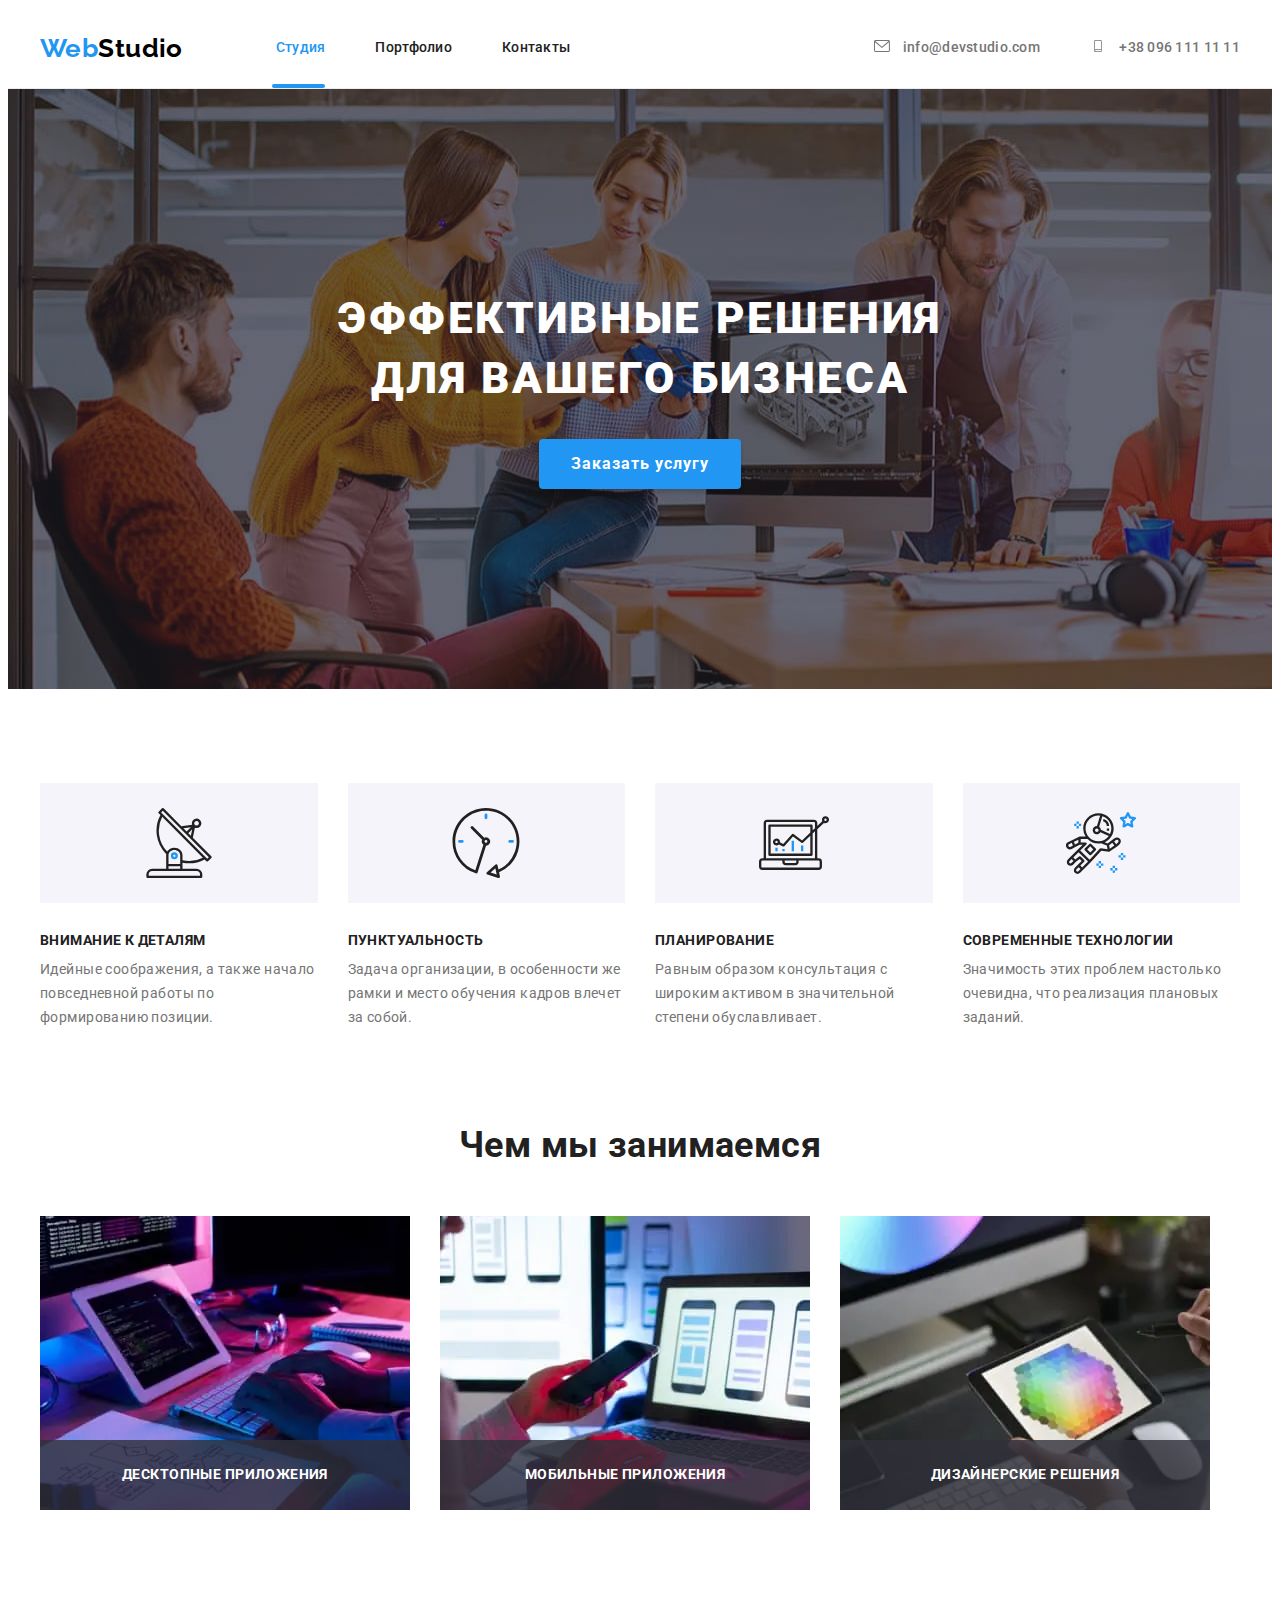
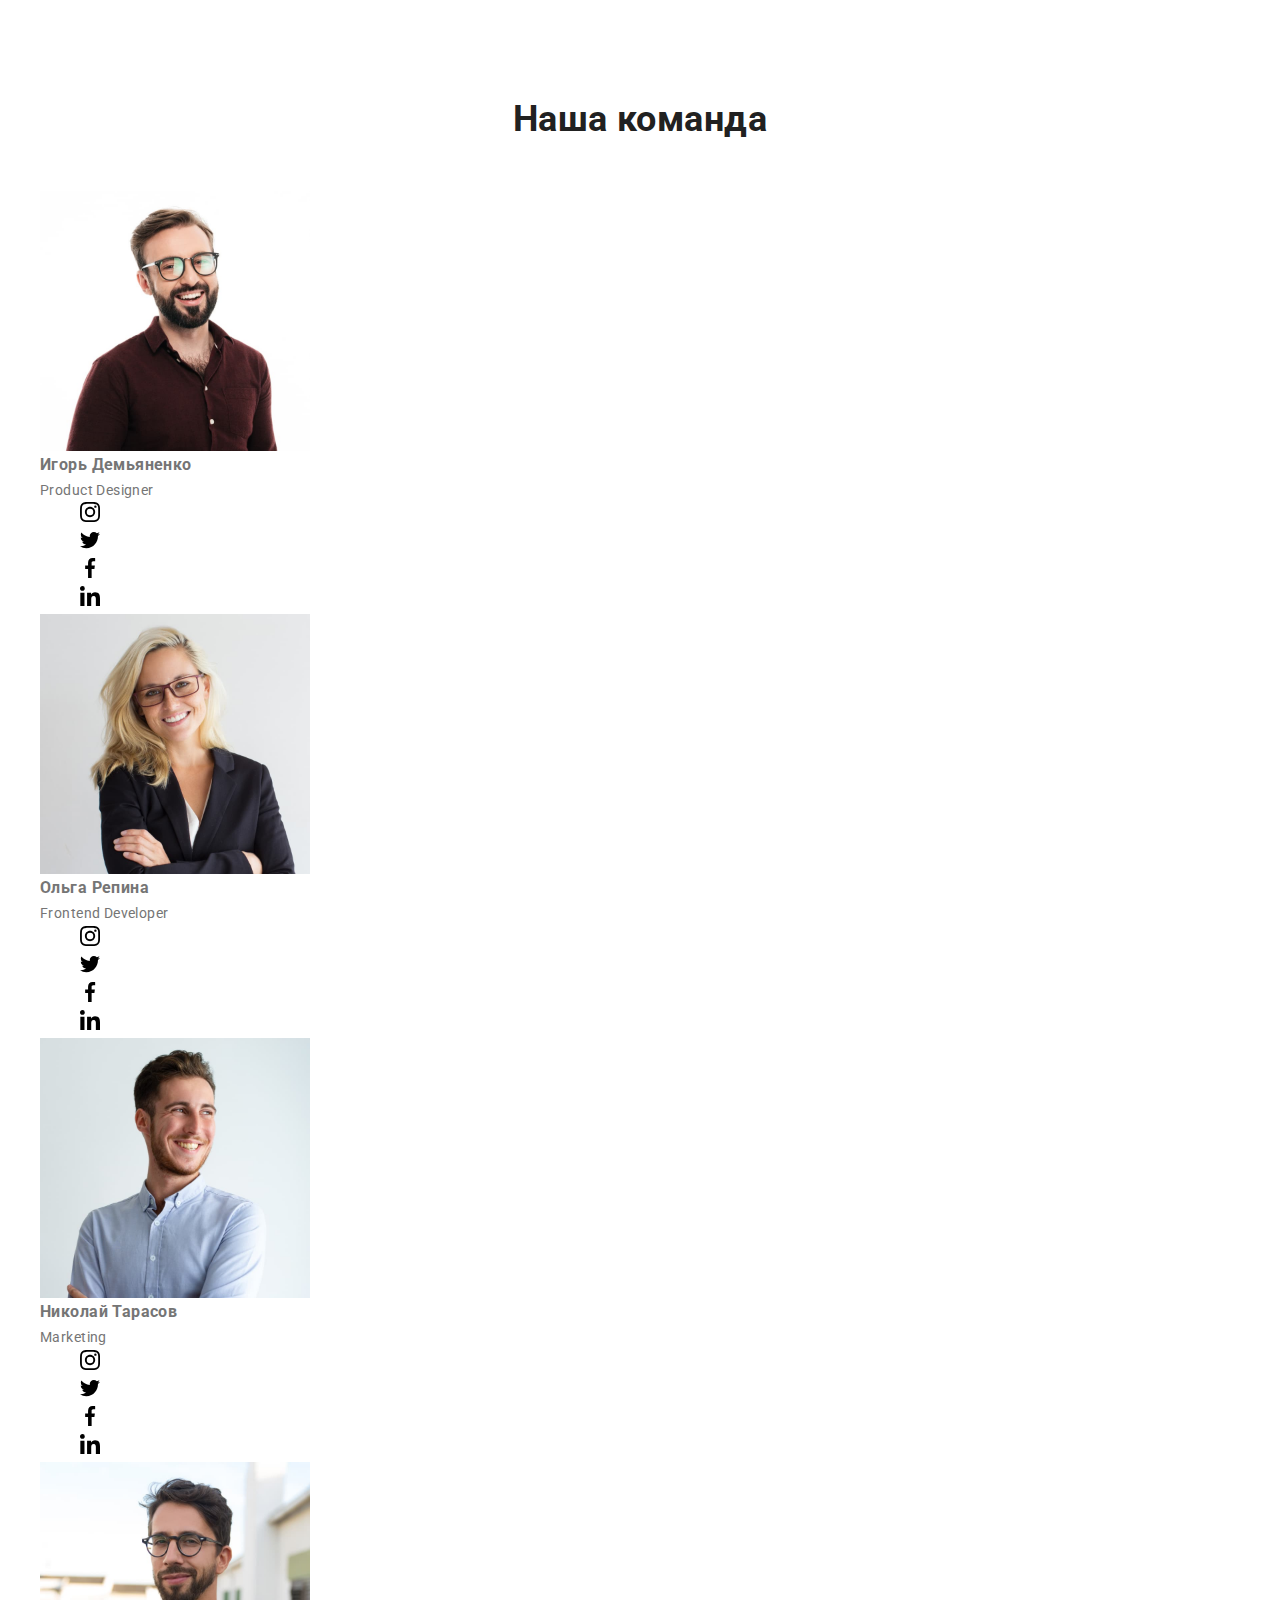
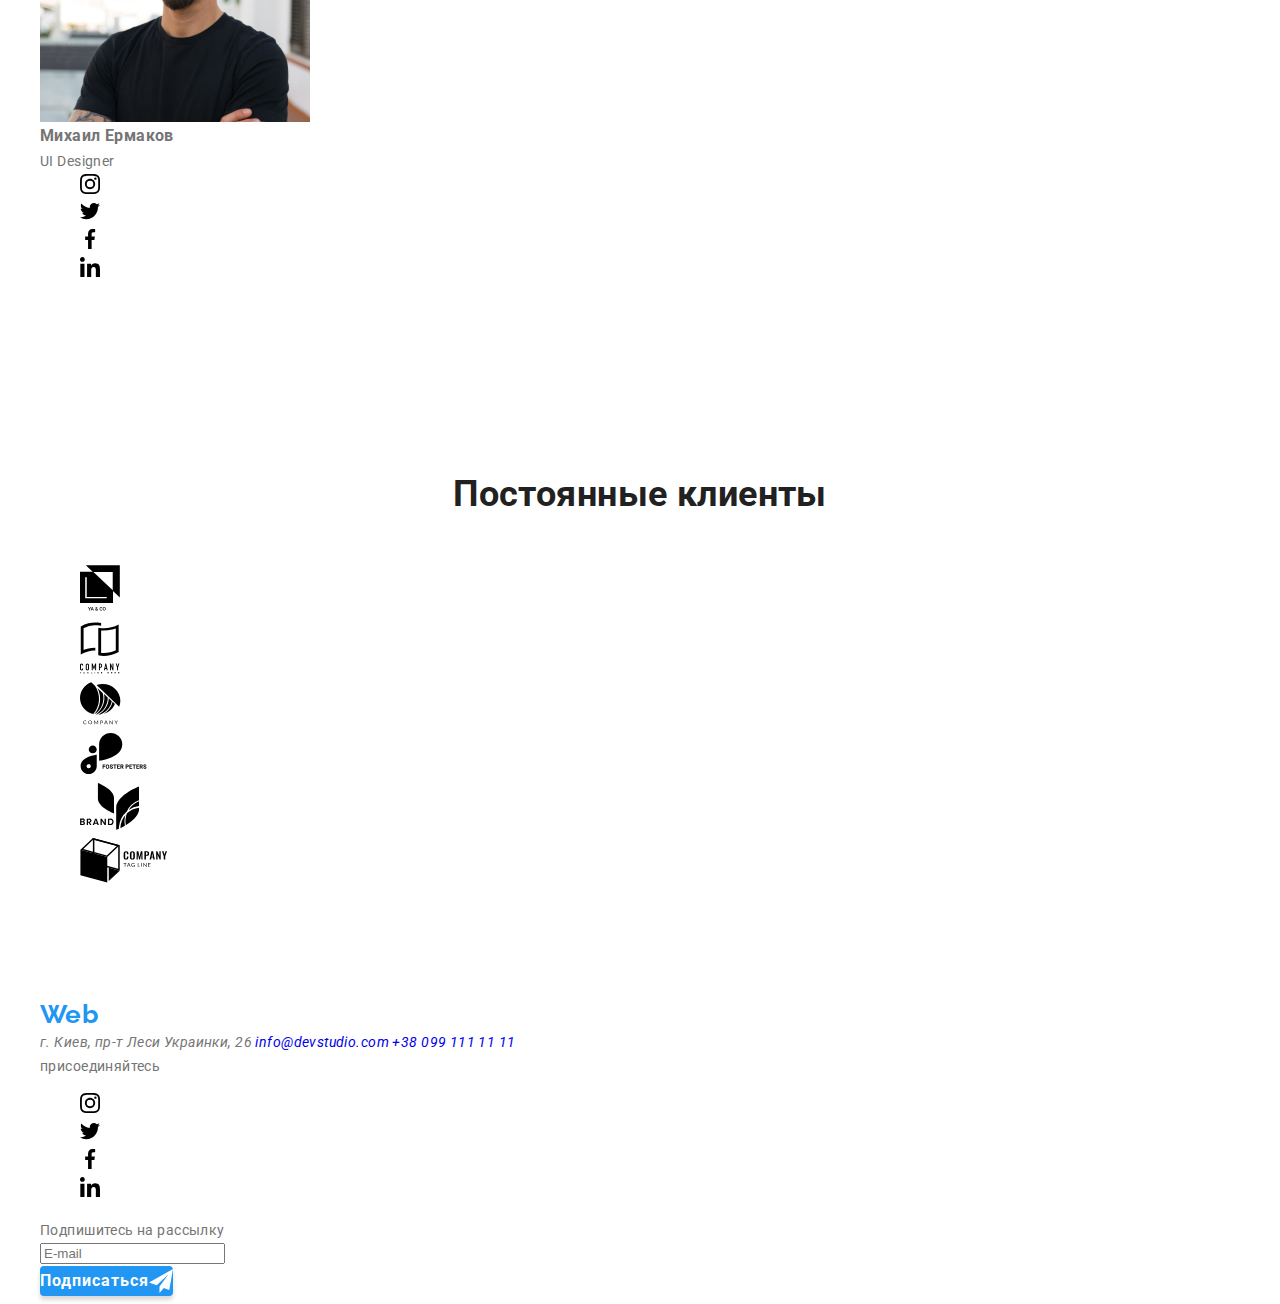
==== index.html @ e030af10 "Оформил секцию "Our work"" ====
<!DOCTYPE html>
<html lang="ru">
  <head>
    <meta charset="UTF-8" />
    <meta http-equiv="X-UA-Compatible" content="IE=edge" />
    <meta name="viewport" content="width=device-width, initial-scale=1.0" />
    <link rel="preconnect" href="https://fonts.gstatic.com" />
    <link
      href="https://fonts.googleapis.com/css2?family=Raleway:wght@700&family=Roboto:wght@400;500;700;900&display=swap"
      rel="stylesheet"
    />
    <link
      rel="stylesheet"
      href="https://cdnjs.cloudflare.com/ajax/libs/modern-normalize/0.2.0/modern-normalize.min.css"
      integrity="sha512-sqIVMkf5f8XGYI/UZYGs7wODxlUeoj9JknataPfUwtvrSKWMHrMXGZ7Evb6nabFYJQG15vFFyALe6r0nWCD1Ug=="
      crossorigin="anonymous"
    />
    <link rel="stylesheet" href="./css/main.min.css" />
    <title>Студия</title>
  </head>
  <body class="body">
    <!--Header-->
    <header class="header">
      <div class="body__container header__container">
        <nav class="navigation">
          <a href="./index.html" class="logo logo--color-black header__logo"
            ><span class="logo__web">Web</span>Studio</a
          >
          <ul class="list navigation__list">
            <li class="navigation__item">
              <a
                href="./index.html"
                class="navigation__link navigation__current-page"
                >Студия</a
              >
            </li>
            <li class="navigation__item">
              <a href="./portfolio.html" class="navigation__link">Портфолио</a>
            </li>
            <li class="navigation__item">
              <a href="#" class="navigation__link">Контакты</a>
            </li>
          </ul>
        </nav>
        <ul class="list header-contact-list">
          <li class="header-contact-list__item">
            <a
              href="mailto:info@devstudio.com"
              class="header-contact-list__link"
            >
              <svg
                class="header-contact-list__icon"
                aria-label="Электронный адрес"
                width="16px"
                height="12px"
              >
                <use href="./images/icons.svg#envelope"></use>
              </svg>
              info@devstudio.com</a
            >
          </li>
          <li class="header-contact-list__item">
            <a href="tel:+380961111111" class="header-contact-list__link">
              <svg
                class="header-contact-list__icon"
                aria-label="Номер телефона"
                width="16px"
                height="12px"
              >
                <use href="./images/icons.svg#smartphone"></use>
              </svg>
              +38 096 111 11 11</a
            >
          </li>
        </ul>
        <!-- Mobile Menu -->
        <div
          class="mobile-menu__container"
          id="mobile-menu-container"
          data-menu
        >
          <nav class="mobile-menu__navigation">
            <ul class="list mobile-menu__navigation-list">
              <li class="mobile-menu__navigation-item">
                <a
                  href="./index.html"
                  class="mobile-menu__navigation-link mobile-menu__current-page"
                  >Студия</a
                >
              </li>
              <li class="mobile-menu__navigation-item">
                <a href="./portfolio.html" class="mobile-menu__navigation-link"
                  >Портфолио</a
                >
              </li>
              <li class="mobile-menu__navigation-item">
                <a href="#" class="mobile-menu__navigation-link">Контакты</a>
              </li>
            </ul>
          </nav>
          <ul class="list mobile-menu__contact-list">
            <li class="mobile-menu__contact-item-tel">
              <a href="tel:+380961111111" class="mobile-menu__contact-tel"
                >+38 096 111 11 11</a
              >
            </li>
            <li class="mobile-menu__contact-item-mail">
              <a
                href="mailto:info@devstudio.com"
                class="mobile-menu__contact-mail"
                >info@devstudio.com</a
              >
            </li>
          </ul>
          <ul class="mobile-menu__social-link-list">
            <li class="mobile-menu__social-link-list-item">
              <a href="#" class="mobile-menu__social-link"> Instagram </a>
              <span class="mobile-menu__social-link-separator">|</span>
            </li>
            <li class="mobile-menu__social-link-list-item">
              <a href="#" class="mobile-menu__social-link"> Twitter </a>
              <span class="mobile-menu__social-link-separator">|</span>
            </li>
            <li class="mobile-menu__social-link-list-item">
              <a href="#" class="mobile-menu__social-link"> Facebook </a>
              <span class="mobile-menu__social-link-separator">|</span>
            </li>
            <li class="mobile-menu__social-link-list-item">
              <a href="#" class="mobile-menu__social-link"> LinkedIn </a>
            </li>
          </ul>
        </div>
      </div>
      <button
        type="button"
        class="mobile-menu__button"
        aria-expanded="false"
        aria-controls="mobile-menu-container"
        data-menu-button
      >
        <svg
          class="mobile-menu__icon"
          aria-label="мобильное меню"
          width="40px"
          height="40px"
        >
          <use
            class="mobile-menu__icon-open"
            href="./images/icons.svg#mobile-menu"
          ></use>
          <use
            class="mobile-menu__icon-close"
            href="./images/icons.svg#icon-x"
          ></use>
        </svg>
      </button>
    </header>
    <main>
      <!--Hero-->
      <section class="section hero">
        <h1 class="hero__title">
          ЭФФЕКТИВНЫЕ РЕШЕНИЯ <br />
          ДЛЯ ВАШЕГО БИЗНЕСА
        </h1>
        <button
          data-modal-open
          type="button"
          value="заказать услугу"
          class="button hero__button"
        >
          Заказать услугу
        </button>
        <div data-modal class="backdrop is-hidden">
          <div class="modal">
            <h2 class="modal__title">
              Оставьте свои данные, мы вам перезвоним
            </h2>
            <form class="form">
              <label class="form__field">
                <input type="text" class="form__input" name="name" />
                <svg
                  aria-label="ваше имя"
                  class="form__icon"
                  width="18px"
                  height="18px"
                >
                  <use href="./images/icons.svg#icon-person"></use>
                </svg>
                <span class="form__label">Имя</span>
              </label>
              <label class="form__field">
                <input type="tel" class="form__input" name="phone-number" />
                <svg
                  aria-label="номер телефона"
                  class="form__icon"
                  width="18px"
                  height="18px"
                >
                  <use href="./images/icons.svg#icon-phone"></use>
                </svg>
                <span class="form__label">Телефон</span>
              </label>
              <label class="form__field">
                <input type="email" class="form__input" name="e-mail" />
                <svg
                  aria-label="электронный адрес"
                  class="form__icon"
                  width="18px"
                  height="18px"
                >
                  <use href="./images/icons.svg#icon-email"></use>
                </svg>
                <span class="form__label">Почта</span>
              </label>
              <label class="form__field">
                <textarea
                  name="comment"
                  class="form__comment"
                  placeholder="Введите текст"
                ></textarea>
                <span class="form__label">Комментарий</span>
              </label>
              <label class="form__policy-agree">
                <input
                  class="checkbox"
                  type="checkbox"
                  name="policy-agree"
                  value="policy-agree"
                />
                <span class="checkbox__icon">
                  <svg
                    aria-label="checkbox"
                    class="checkbox__check"
                    width="16px"
                    height="15px"
                  >
                    <use href="./images/icons.svg#icon-check"></use>
                  </svg>
                </span>
                <span class="checkbox__text"
                  >Соглашаюсь с рассылкой и принимаю
                  <a class="checkbox__link" href="#">Условия договора</a></span
                >
              </label>
              <button
                type="submit"
                value="Отправить"
                class="button form__button"
              >
                Отправить
              </button>
            </form>
            <button
              data-modal-close
              type="button"
              value="закрыть окно"
              class="modal__close"
            >
              <svg aria-label="закрыть окно" width="18px" height="18px">
                <use href="./images/icons.svg#icon-x"></use>
              </svg>
            </button>
          </div>
        </div>
      </section>
      <!--feature-->
      <section class="section feature">
        <div class="body__container">
          <h2 class="visually-hidden">Наши преимущества</h2>
          <ul class="feature__list list">
            <li class="feature__item">
              <div class="feature__icon">
                <svg aria-label="Иконка антенны" width="70px" height="70px">
                  <use href="./images/icons.svg#antenna"></use>
                </svg>
              </div>
              <h3 class="feature__title">Внимание к деталям</h3>
              <p>
                Идейные соображения, а также начало повседневной работы по
                формированию позиции.
              </p>
            </li>
            <li class="feature__item">
              <div class="feature__icon">
                <svg aria-label="Иконка часов" width="70px" height="70px">
                  <use href="./images/icons.svg#clock"></use>
                </svg>
              </div>
              <h3 class="feature__title">Пунктуальность</h3>
              <p>
                Задача организации, в особенности же рамки и место обучения
                кадров влечет за собой.
              </p>
            </li>
            <li class="feature__item">
              <div class="feature__icon">
                <svg aria-label="Иконка диаграммы" width="70px" height="70px">
                  <use href="./images/icons.svg#diagram"></use>
                </svg>
              </div>
              <h3 class="feature__title">Планирование</h3>
              <p>
                Равным образом консультация с широким активом в значительной
                степени обуславливает.
              </p>
            </li>
            <li class="feature__item">
              <div class="feature__icon">
                <svg aria-label="Иконка астронавта" width="70px" height="70px">
                  <use href="./images/icons.svg#astronaut"></use>
                </svg>
              </div>
              <h3 class="feature__title">Современные технологии</h3>
              <p>
                Значимость этих проблем настолько очевидна, что реализация
                плановых заданий.
              </p>
            </li>
          </ul>
        </div>
      </section>
      <!--Our work-->
      <section class="section our-work">
        <div class="body__container">
          <h2 class="section__title">Чем мы занимаемся</h2>
          <ul class="our-work__list list">
            <li class="our-work__item">
              <div class="our-work__box">
                <h3 class="our-work__title">десктопные приложения</h3>
              </div>
              <picture>
                <source
                  srcset="
                    ./images/our-work/box1.webp    1x,
                    ./images/our-work/box1@2x.webp 2x
                  "
                  type="image/webp"
                />
                <source
                  srcset="
                    ./images/our-work/box1.jpg    1x,
                    ./images/our-work/box1@2x.jpg 2x
                  "
                  type="image/jpeg"
                />
                <img
                  src="./images/our-work/box1.jpg"
                  alt="Пишем код"
                  width="370"
                />
              </picture>
            </li>
            <li class="our-work__item">
              <div class="our-work__box">
                <h3 class="our-work__title">мобильные приложения</h3>
              </div>
              <picture>
                <source
                  srcset="
                    ./images/our-work/box2.webp    1x,
                    ./images/our-work/box2@2x.webp 2x
                  "
                  type="image/webp"
                />
                <source
                  srcset="
                    ./images/our-work/box2.jpg    1x,
                    ./images/our-work/box2@2x.jpg 2x
                  "
                  type="image/jpeg"
                />
                <img
                  src="./images/our-work/box2.jpg"
                  alt="Разрабатываем мобильные приложения"
                  width="370"
                />
              </picture>
            </li>
            <li class="our-work__item">
              <div class="our-work__box">
                <h3 class="our-work__title">дизайнерские решения</h3>
              </div>
              <picture>
                <source
                  srcset="
                    ./images/our-work/box3.webp    1x,
                    ./images/our-work/box3@2x.webp 2x
                  "
                  type="image/webp"
                />
                <source
                  srcset="
                    ./images/our-work/box3.jpg    1x,
                    ./images/our-work/box3@2x.jpg 2x
                  "
                  type="image/jpeg"
                />
                <img
                  src="./images/our-work/box3.jpg"
                  alt="Разрабатываем дизайн"
                  width="370"
                />
              </picture>
            </li>
          </ul>
        </div>
      </section>
      <!--Our team-->
      <section class="section our-team">
        <div class="body__container">
          <h2 class="section__title">Наша команда</h2>
          <ul class="our-team__list list">
            <li class="our-team__item">
              <img
                src="./images/photo1.jpg"
                alt="Фото Игоря Демьяненко"
                width="270"
              />
              <div class="our-team__member-description">
                <h3 class="our-team__member-name">Игорь Демьяненко</h3>
                <p class="our-team__member-position">Product Designer</p>
                <ul class="our-team__social-links">
                  <li>
                    <a
                      href="#"
                      class="social-link"
                      aria-label="иконка instagram"
                    >
                      <svg class="social-link__icon" width="20px" height="20px">
                        <use href="./images/icons.svg#instagram"></use>
                      </svg>
                    </a>
                  </li>
                  <li>
                    <a href="#" class="social-link" aria-label="иконка twitter">
                      <svg class="social-link__icon" width="20px" height="20px">
                        <use href="./images/icons.svg#twitter"></use>
                      </svg>
                    </a>
                  </li>
                  <li>
                    <a
                      href="#"
                      class="social-link"
                      aria-label="иконка facebook"
                    >
                      <svg class="social-link__icon" width="20px" height="20px">
                        <use href="./images/icons.svg#facebook"></use>
                      </svg>
                    </a>
                  </li>
                  <li>
                    <a
                      href="#"
                      class="social-link"
                      aria-label="иконка linkedin"
                    >
                      <svg class="social-link__icon" width="20px" height="20px">
                        <use href="./images/icons.svg#linkedin"></use>
                      </svg>
                    </a>
                  </li>
                </ul>
              </div>
            </li>
            <li class="our-team__item">
              <img
                src="./images/photo2.jpg"
                alt="Фото Ольги Репиной"
                width="270"
              />
              <div class="our-team__member-description">
                <h3 class="our-team__member-name">Ольга Репина</h3>
                <p class="our-team__member-position">Frontend Developer</p>
                <ul class="our-team__social-links">
                  <li>
                    <a
                      href="#"
                      class="social-link"
                      aria-label="иконка instagram"
                    >
                      <svg class="social-link__icon" width="20px" height="20px">
                        <use href="./images/icons.svg#instagram"></use>
                      </svg>
                    </a>
                  </li>
                  <li>
                    <a href="#" class="social-link" aria-label="иконка twitter">
                      <svg class="social-link__icon" width="20px" height="20px">
                        <use href="./images/icons.svg#twitter"></use>
                      </svg>
                    </a>
                  </li>
                  <li>
                    <a
                      href="#"
                      class="social-link"
                      aria-label="иконка facebook"
                    >
                      <svg class="social-link__icon" width="20px" height="20px">
                        <use href="./images/icons.svg#facebook"></use>
                      </svg>
                    </a>
                  </li>
                  <li>
                    <a
                      href="#"
                      class="social-link"
                      aria-label="иконка linkedin"
                    >
                      <svg class="social-link__icon" width="20px" height="20px">
                        <use href="./images/icons.svg#linkedin"></use>
                      </svg>
                    </a>
                  </li>
                </ul>
              </div>
            </li>
            <li class="our-team__item">
              <img
                src="./images/photo3.jpg"
                alt="Фото Николая Тарасова"
                width="270"
              />
              <div class="our-team__member-description">
                <h3 class="our-team__member-name">Николай Тарасов</h3>
                <p class="our-team__member-position">Marketing</p>
                <ul class="our-team__social-links">
                  <li>
                    <a
                      href="#"
                      class="social-link"
                      aria-label="иконка instagram"
                    >
                      <svg class="social-link__icon" width="20px" height="20px">
                        <use href="./images/icons.svg#instagram"></use>
                      </svg>
                    </a>
                  </li>
                  <li>
                    <a href="#" class="social-link" aria-label="иконка twitter">
                      <svg class="social-link__icon" width="20px" height="20px">
                        <use href="./images/icons.svg#twitter"></use>
                      </svg>
                    </a>
                  </li>
                  <li>
                    <a
                      href="#"
                      class="social-link"
                      aria-label="иконка facebook"
                    >
                      <svg class="social-link__icon" width="20px" height="20px">
                        <use href="./images/icons.svg#facebook"></use>
                      </svg>
                    </a>
                  </li>
                  <li>
                    <a
                      href="#"
                      class="social-link"
                      aria-label="иконка linkedin"
                    >
                      <svg class="social-link__icon" width="20px" height="20px">
                        <use href="./images/icons.svg#linkedin"></use>
                      </svg>
                    </a>
                  </li>
                </ul>
              </div>
            </li>
            <li class="our-team__item">
              <img
                src="./images/photo4.jpg"
                alt="Фото Михаила Ермакова"
                width="270"
              />
              <div class="our-team__member-description">
                <h3 class="our-team__member-name">Михаил Ермаков</h3>
                <p class="our-team__member-position">UI Designer</p>
                <ul class="our-team__social-links">
                  <li>
                    <a
                      href="#"
                      class="social-link"
                      aria-label="иконка instagram"
                    >
                      <svg class="social-link__icon" width="20px" height="20px">
                        <use href="./images/icons.svg#instagram"></use>
                      </svg>
                    </a>
                  </li>
                  <li>
                    <a href="#" class="social-link" aria-label="иконка twitter">
                      <svg class="social-link__icon" width="20px" height="20px">
                        <use href="./images/icons.svg#twitter"></use>
                      </svg>
                    </a>
                  </li>
                  <li>
                    <a
                      href="#"
                      class="social-link"
                      aria-label="иконка facebook"
                    >
                      <svg class="social-link__icon" width="20px" height="20px">
                        <use href="./images/icons.svg#facebook"></use>
                      </svg>
                    </a>
                  </li>
                  <li>
                    <a
                      href="#"
                      class="social-link"
                      aria-label="иконка linkedin"
                    >
                      <svg class="social-link__icon" width="20px" height="20px">
                        <use href="./images/icons.svg#linkedin"></use>
                      </svg>
                    </a>
                  </li>
                </ul>
              </div>
            </li>
          </ul>
        </div>
      </section>

      <!-- Regular clients -->

      <section class="section regular-clients">
        <div class="body__container">
          <h2 class="section__title">Постоянные клиенты</h2>
          <ul class="regular-clients__list">
            <li class="regular-clients__item">
              <a href="#" class="regular-clients__link">
                <svg class="regular-clients__icon" width="44px" height="49px">
                  <use href="./images/icons.svg#logo1"></use>
                </svg>
              </a>
            </li>
            <li class="regular-clients__item">
              <a href="#" class="regular-clients__link">
                <svg class="regular-clients__icon" width="40px" height="52px">
                  <use href="./images/icons.svg#logo2"></use>
                </svg>
              </a>
            </li>
            <li class="regular-clients__item">
              <a href="#" class="regular-clients__link">
                <svg class="regular-clients__icon" width="41px" height="43px">
                  <use href="./images/icons.svg#logo3"></use>
                </svg>
              </a>
            </li>
            <li class="regular-clients__item">
              <a href="#" class="regular-clients__link">
                <svg class="regular-clients__icon" width="80px" height="42px">
                  <use href="./images/icons.svg#logo4"></use>
                </svg>
              </a>
            </li>
            <li class="regular-clients__item">
              <a href="#" class="regular-clients__link">
                <svg class="regular-clients__icon" width="59px" height="47px">
                  <use href="./images/icons.svg#logo5"></use>
                </svg>
              </a>
            </li>
            <li class="regular-clients__item">
              <a href="#" class="regular-clients__link">
                <svg class="regular-clients__icon" width="88px" height="45px">
                  <use href="./images/icons.svg#logo6"></use>
                </svg>
              </a>
            </li>
          </ul>
        </div>
      </section>
    </main>
    <!--Footer-->
    <footer class="footer">
      <div class="body__container footer__container">
        <div class="address-thumb">
          <a href="./index.html" class="logo logo--color-white">
            <span class="logo__web">Web</span>Studio</a
          >
          <address class="address">
            г. Киев, пр-т Леси Украинки, 26
            <a href="mailto:info@devstudio.com" class="address__contacts"
              >info@devstudio.com</a
            >
            <a href="tel:+380991111111" class="address__contacts"
              >+38 099 111 11 11</a
            >
          </address>
        </div>
        <div class="footer-social-link__thumb">
          <p class="footer__title">присоединяйтесь</p>
          <ul class="footer-social-link__list">
            <li class="footer-social-link__item">
              <a
                href="#"
                class="social-link footer-social-link"
                aria-label="иконка instagram"
              >
                <svg class="social-link__icon" width="20px" height="20px">
                  <use href="./images/icons.svg#instagram"></use>
                </svg>
              </a>
            </li>
            <li class="footer-social-link__item">
              <a
                href="#"
                class="social-link footer-social-link"
                aria-label="иконка twitter"
              >
                <svg class="social-link__icon" width="20px" height="20px">
                  <use href="./images/icons.svg#twitter"></use>
                </svg>
              </a>
            </li>
            <li class="footer-social-link__item">
              <a
                href="#"
                class="social-link footer-social-link"
                aria-label="иконка facebook"
              >
                <svg class="social-link__icon" width="20px" height="20px">
                  <use href="./images/icons.svg#facebook"></use>
                </svg>
              </a>
            </li>
            <li class="footer-social-link__item">
              <a
                href="#"
                class="social-link footer-social-link"
                aria-label="иконка linkedin"
              >
                <svg class="social-link__icon" width="20px" height="20px">
                  <use href="./images/icons.svg#linkedin"></use>
                </svg>
              </a>
            </li>
          </ul>
        </div>
        <div class="footer__subscribe-thumb">
          <form class="subscribe-form">
            <p class="footer__title">Подпишитесь на рассылку</p>
            <label class="subscribe-form__field">
              <input
                type="email"
                class="subscribe-form__input"
                name="mail"
                placeholder="E-mail"
              />
            </label>
            <button type="submit" class="button subscribe__button">
              Подписаться
              <svg class="subscribe__icon" width="24px" height="24px">
                <use href="./images/icons.svg#icon-send"></use>
              </svg>
            </button>
          </form>
        </div>
      </div>
    </footer>
    <script src="./js/modal.js"></script>
    <script src="./js/mobile-menu.js"></script>
  </body>
</html>
---- css/main.min.css ----
.navigation,.navigation__list,.navigation__link,.button,.modal__close,.form__policy-agree,.checkbox,.checkbox__icon,.feature__icon,.our-work__box{display:flex;align-items:center}.hero__button,.form__button,.hero,.hero__title{margin-left:auto;margin-right:auto}.body{font-family:"Roboto",sans-serif;font-style:normal;font-weight:normal;font-size:14px;line-height:1.71;letter-spacing:0.03em;color:#757575}.body__container{padding-left:15px;padding-right:15px;margin-left:auto;margin-right:auto}@media screen and (min-width: 480px){.body__container{width:480px}}@media screen and (min-width: 768px){.body__container{width:768px}}@media screen and (min-width: 1200px){.body__container{width:1200px}}a{text-decoration:none}li{list-style:none}img{display:block;max-width:100%;height:auto}button{margin:0;padding:0;font-family:inherit;cursor:pointer;background-color:inherit;border:none}h1,h2,h3,h4,h5,h6,p{margin-top:0;margin-bottom:0}.list{list-style:none;padding-left:0;margin:0}.section{padding-top:60px;padding-bottom:60px}@media screen and (min-width: 1200px){.section{padding-top:94px;padding-bottom:94px}}.section__title{margin-bottom:50px;font-size:36px;line-height:1.17;text-align:center;color:#212121}.visually-hidden{position:absolute;width:1px;height:1px;margin:-1px;border:0;padding:0;white-space:nowrap;clip-path:inset(100%);clip:rect(0 0 0 0);overflow:hidden}.logo{font-family:Raleway, sans-serif;font-style:normal;font-weight:bold;font-size:26px;line-height:1.19}.logo__web{color:#2196f3}.logo--color-black{color:#000}.logo--color-white{color:#fff}.footer .logo{color:#fff}.header{border-bottom:1px solid #ececec}.header__container{display:flex;align-items:center}@media screen and (max-width: 767px){.header__container{padding-top:16px;padding-bottom:16px}}.header-contact-list{margin-left:auto}@media screen and (max-width: 767px){.header-contact-list{display:none}}@media screen and (min-width: 768px){.header-contact-list{display:block}}@media screen and (min-width: 1200px){.header-contact-list{display:flex;text-align:center}}@media screen and (min-width: 768px){.header__logo{margin-right:88px}}@media screen and (min-width: 1200px){.header__logo{margin-right:93px}}@media screen and (min-width: 1200px){.header-contact-list__item+.header-contact-list__item{margin-left:50px}}.header-contact-list__link{padding-top:32px;padding-bottom:32px;font-weight:500;font-size:12px;line-height:1.17;letter-spacing:0.02em;transition:color 250ms cubic-bezier(0.4, 0, 0.2, 1);color:#757575}.header-contact-list__link:hover,.header-contact-list__link:focus{color:#2196f3}@media screen and (min-width: 1200px){.header-contact-list__link{font-size:14px;line-height:1.14}}.header-contact-list__icon{fill:currentColor;transition:fill 250ms cubic-bezier(0.4, 0, 0.2, 1)}@media screen and (min-width: 768px){.header-contact-list__icon{margin-right:8px}}@media screen and (min-width: 768px){.header-contact-list__icon{margin-right:10px}}.navigation__list{margin-left:auto}@media screen and (max-width: 767px){.navigation__list{display:none}}.navigation__item:not(:last-child){margin-right:50px}.navigation__link{padding-top:32px;padding-bottom:32px;font-weight:500;line-height:1.14;letter-spacing:0.02em;color:#212121;transition:color 250ms cubic-bezier(0.4, 0, 0.2, 1)}.navigation__link:hover,.navigation__link:focus{color:#2196f3}.navigation__current-page{position:relative;color:#2196f3;font-weight:500;letter-spacing:0.02em}@media screen and (min-width: 768px){.navigation__current-page::after{content:"";position:absolute;right:0;bottom:0;width:100%;border:2px solid #2196f3;border-radius:2px}}.mobile-menu__container{background-color:#fff}@media screen and (max-width: 767px){.mobile-menu__container{display:none;position:absolute;top:0;left:0;width:100%;height:100%;padding:48px 40px}.mobile-menu__container.is-open{display:block}}@media screen and (min-width: 768px){.mobile-menu__container{display:none}}.mobile-menu__button{position:absolute;top:10px;right:15px;display:inline-flex}@media screen and (min-width: 768px){.mobile-menu__button{display:none}}.mobile-menu__icon:hover,.mobile-menu__icon:focus{fill:#2196f3}.mobile-menu__icon-close{display:none}.mobile-menu__button.is-open .mobile-menu__icon-close{display:block}.mobile-menu__button.is-open .mobile-menu__icon-open{display:none}.mobile-menu__contact-list{margin-top:302px}.mobile-menu__navigation-item:not(:last-child){margin-bottom:32px}.mobile-menu__navigation-link{font-weight:500;font-size:40px;line-height:1.18;letter-spacing:0.02em;color:#212121}.mobile-menu__navigation-link:hover,.mobile-menu__navigation-link:focus{color:#2196f3}.mobile-menu__current-page{color:#2196f3}.mobile-menu__contact-item-tel{margin-bottom:32px}.mobile-menu__contact-tel{font-weight:500;font-size:34px;line-height:1.18;letter-spacing:0.02em;color:#2196f3}.mobile-menu__contact-item-mail{margin-bottom:64px}.mobile-menu__contact-mail{font-weight:500;font-size:24px;line-height:1.17;letter-spacing:0.02em;color:#757575}.mobile-menu__social-link-list{display:flex;padding:0}.mobile-menu__social-link{font-weight:500;font-size:18px;line-height:1.22;letter-spacing:0.02em;color:#2196f3}.mobile-menu__social-link-separator{margin:0 10px}.button{font-weight:bold;font-size:16px;line-height:1.87;text-align:center;letter-spacing:0.06em;border:0;color:#fff;background-color:#2196f3;box-shadow:0px 4px 4px rgba(0,0,0,0.15);border-radius:4px}.hero__button{padding:10px 32px}.form__button{margin-top:30px;padding:10px 55px}.modal__close{position:absolute;top:8px;right:8px;justify-content:center;width:30px;height:30px;border-radius:50%;border:1px solid rgba(0,0,0,0.1);transition:fill 250ms cubic-bezier(0.4, 0, 0.2, 1)}.modal__close:hover{fill:#2196f3}.hero{padding-top:118px;padding-bottom:118px;max-width:1600px;background-color:#c4c4c4;background-image:linear-gradient(to right, rgba(47,48,58,0.4), rgba(47,48,58,0.4)),url(../images/hero/main-bg-mobile.jpg);background-size:cover}@media screen and (min-device-pixel-ratio: 2), (-webkit-min-device-pixel-ratio: 2), (min-resolution: 192dpi), (min-resolution: 2dppx){.hero{background-image:linear-gradient(to right, rgba(47,48,58,0.4), rgba(47,48,58,0.4)),url(../images/hero/main-bg-mobile@2x.jpg)}}@media screen and (min-width: 489px){.hero{background-image:linear-gradient(to right, rgba(47,48,58,0.4), rgba(47,48,58,0.4)),url(../images/hero/main-bg-tablet.jpg)}}@media screen and (min-width: 489px) and (min-device-pixel-ratio: 2), screen and (min-width: 489px) and (-webkit-min-device-pixel-ratio: 2), screen and (min-width: 489px) and (min-resolution: 192dpi), screen and (min-width: 489px) and (min-resolution: 2dppx){.hero{background-image:linear-gradient(to right, rgba(47,48,58,0.4), rgba(47,48,58,0.4)),url(../images/hero/main-bg-tablet@2x.jpg)}}@media screen and (min-width: 769px){.hero{padding-top:200px;padding-bottom:200px;background-image:linear-gradient(to right, rgba(47,48,58,0.4), rgba(47,48,58,0.4)),url(../images/hero/main-bg-desktop.jpg)}}@media screen and (min-width: 769px) and (min-device-pixel-ratio: 2), screen and (min-width: 769px) and (-webkit-min-device-pixel-ratio: 2), screen and (min-width: 769px) and (min-resolution: 192dpi), screen and (min-width: 769px) and (min-resolution: 2dppx){.hero{background-image:linear-gradient(to right, rgba(47,48,58,0.4), rgba(47,48,58,0.4)),url(../images/hero/main-bg-desktop@2x.jpg)}}.hero__title{margin-top:0;margin-bottom:30px;font-weight:900;font-size:26px;line-height:1.62;text-align:center;letter-spacing:0.06em;text-transform:uppercase;color:#fff}@media screen and (min-width: 1200px){.hero__title{font-size:44px;line-height:1.36}}.backdrop{position:fixed;top:0;left:0;width:100%;height:100%;background-color:rgba(0,0,0,0.2);opacity:1;transition:opacity 250ms cubic-bezier(0.4, 0, 0.2, 1),visibility 250ms cubic-bezier(0.4, 0, 0.2, 1)}.backdrop.is-hidden{opacity:0;pointer-events:none;visibility:hidden}.backdrop.is-hidden .modal{transform:translate(-50%, -50%) scale(0.9);transition:transform 250ms cubic-bezier(0.4, 0, 0.2, 1)}.modal{position:absolute;top:50%;left:50%;width:100%;padding:40px;border-radius:4px;background-color:#fff;box-shadow:0px 1px 3px rgba(0,0,0,0.12),0px 1px 1px rgba(0,0,0,0.14),0px 2px 1px rgba(0,0,0,0.2);transform:translate(-50%, -50%) scale(1);transition:transform 250ms cubic-bezier(0.4, 0, 0.2, 1)}@media screen and (min-width: 480px){.modal{width:450px;height:609px}}.modal__title{font-weight:bold;font-size:20px;line-height:1.15;text-align:center;letter-spacing:0.03em;color:#212121}.form{margin-top:30px;margin-bottom:20px}.form__field{position:relative;display:block}.form__label{position:absolute;top:-18px;left:0;font-size:12px;line-height:1.17;letter-spacing:0.01em}.form__input{width:100%;margin:0 0 28px 0;padding:11px 12px 11px 42px;border:1px solid rgba(33,33,33,0.2);box-sizing:border-box;border-radius:4px;outline:0;transition:border-color 250ms cubic-bezier(0.4, 0, 0.2, 1)}.form__input:focus{border-color:#2196f3}.form__icon{position:absolute;top:11px;left:12px;transition:fill 250ms cubic-bezier(0.4, 0, 0.2, 1)}.form__input:focus+.form__icon{fill:#2196f3}.form__comment{padding:12px 16px;margin-bottom:20px;width:100%;height:120px;resize:none;border:1px solid rgba(33,33,33,0.2);box-sizing:border-box;border-radius:4px;outline:0;transition:border-color 250ms cubic-bezier(0.4, 0, 0.2, 1)}.form__comment:focus{border-color:#2196f3}.form__comment::placeholder{font-size:14px;line-height:1.14;letter-spacing:0.01em;color:rgba(117,117,117,0.5)}.checkbox{-webkit-appearance:none;-moz-appearance:none;appearance:none;position:absolute;justify-content:center}.checkbox__icon{position:absolute;width:16px;height:15px;border:2px solid #212121;border-radius:2px;box-sizing:border-box;box-shadow:0px 4px 4px rgba(0,0,0,0.25);transition:background-color 250ms cubic-bezier(0.4, 0, 0.2, 1);transition:border 250ms cubic-bezier(0.4, 0, 0.2, 1)}.checkbox:checked+.checkbox__icon{background-color:#2196f3;border:0}.checkbox__text{margin-left:24px;font-size:12px;line-height:1.17;letter-spacing:0.03em}.checkbox__link{text-decoration-line:underline;color:#2196f3}@media screen and (min-width: 768px){.feature__list{display:flex;flex-wrap:wrap;margin:-15px}}@media screen and (min-width: 768px){.feature__item{width:calc((100% - 60px) / 2);margin:15px}}@media screen and (min-width: 1200px){.feature__item{width:calc((100% - 120px) / 4)}}@media screen and (max-width: 767px){.feature__item:not(:last-child){margin-bottom:30px}}.feature__title{margin-bottom:10px;font-size:14px;line-height:1.14;text-transform:uppercase;color:#212121}@media screen and (max-width: 767px){.feature__title{text-align:center}}.feature__icon{height:120px;margin-bottom:30px;justify-content:center;background-color:#f5f4fa}.our-work{padding-top:0}@media screen and (max-width: 1199px){.our-work{display:none}}.our-work__list{display:flex;margin:-15px}.our-work__item{position:relative;margin:15px;width:370px}.our-work__box{position:absolute;bottom:0;justify-content:center;width:100%;height:70px;background:rgba(47,48,58,0.8)}.our-work__title{font-weight:bold;font-size:14px;line-height:1.14;text-transform:uppercase;color:#fff}
/*# sourceMappingURL=main.min.css.map */
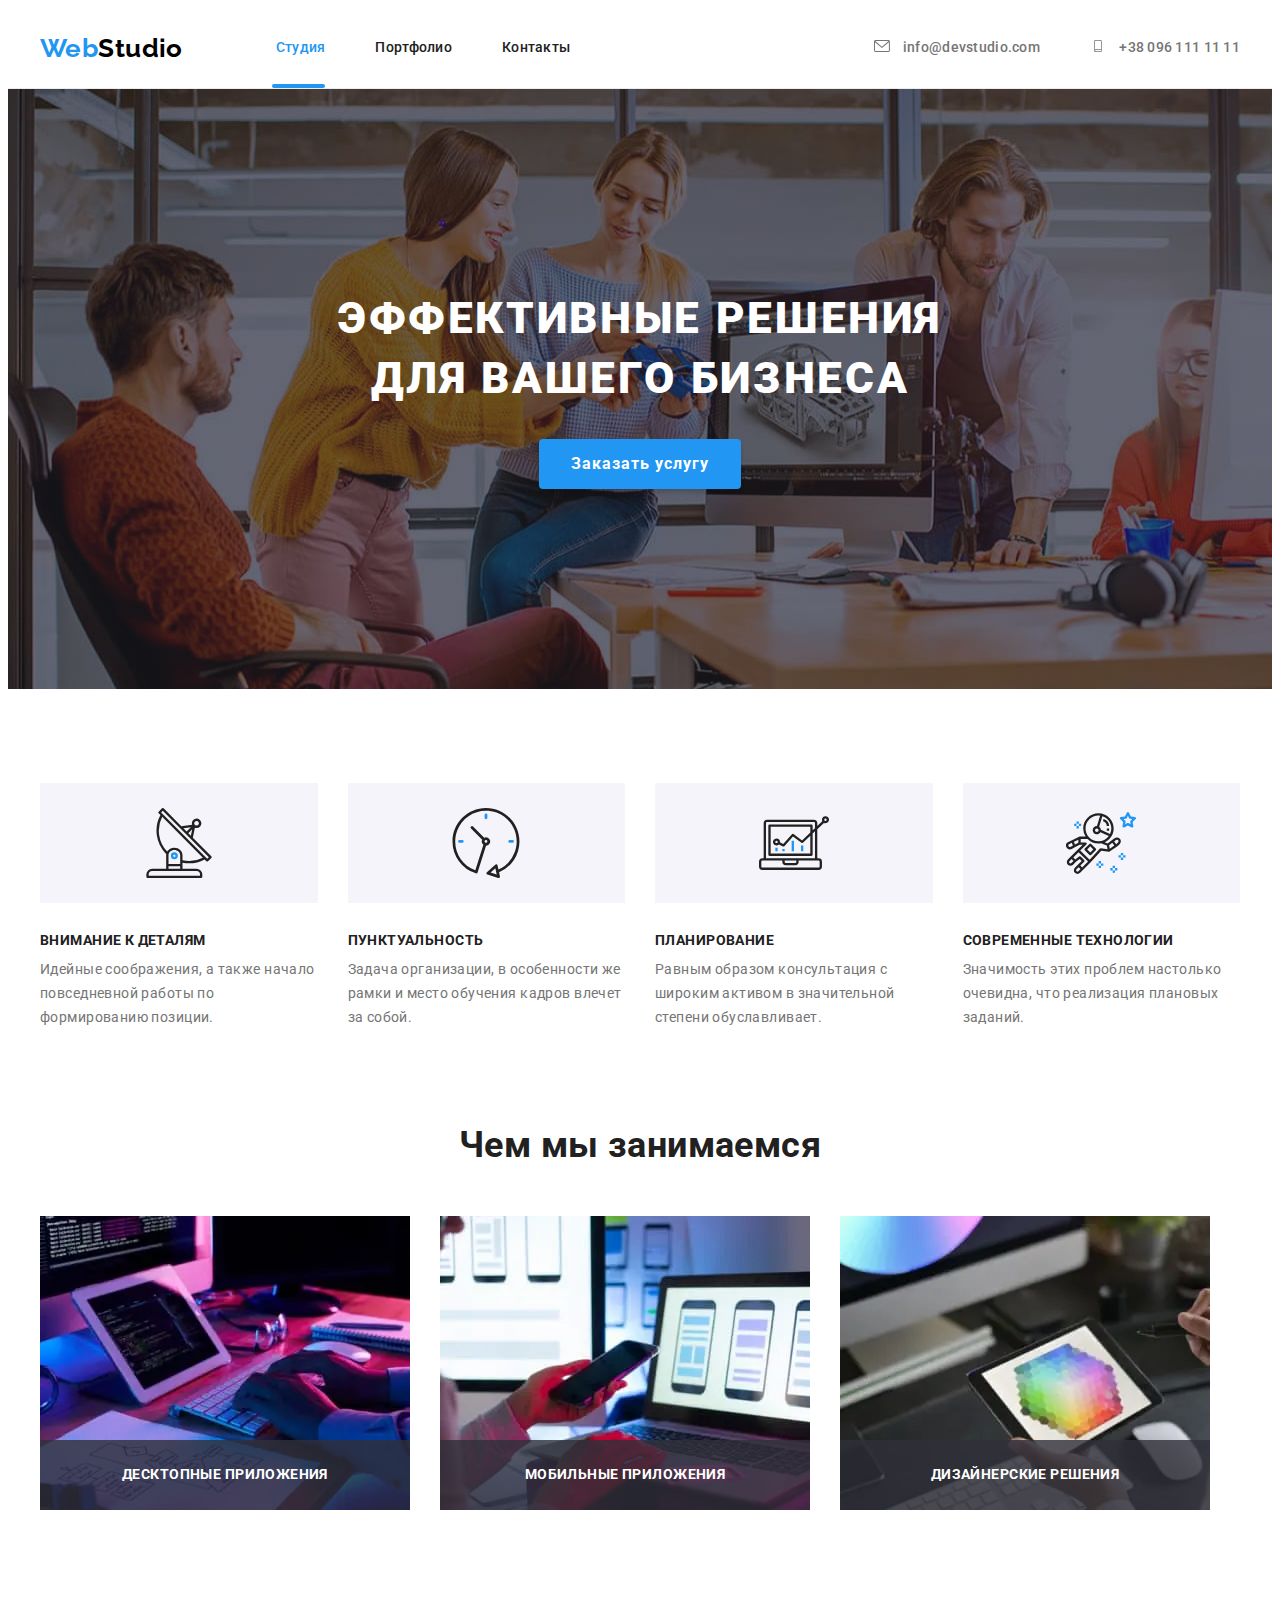
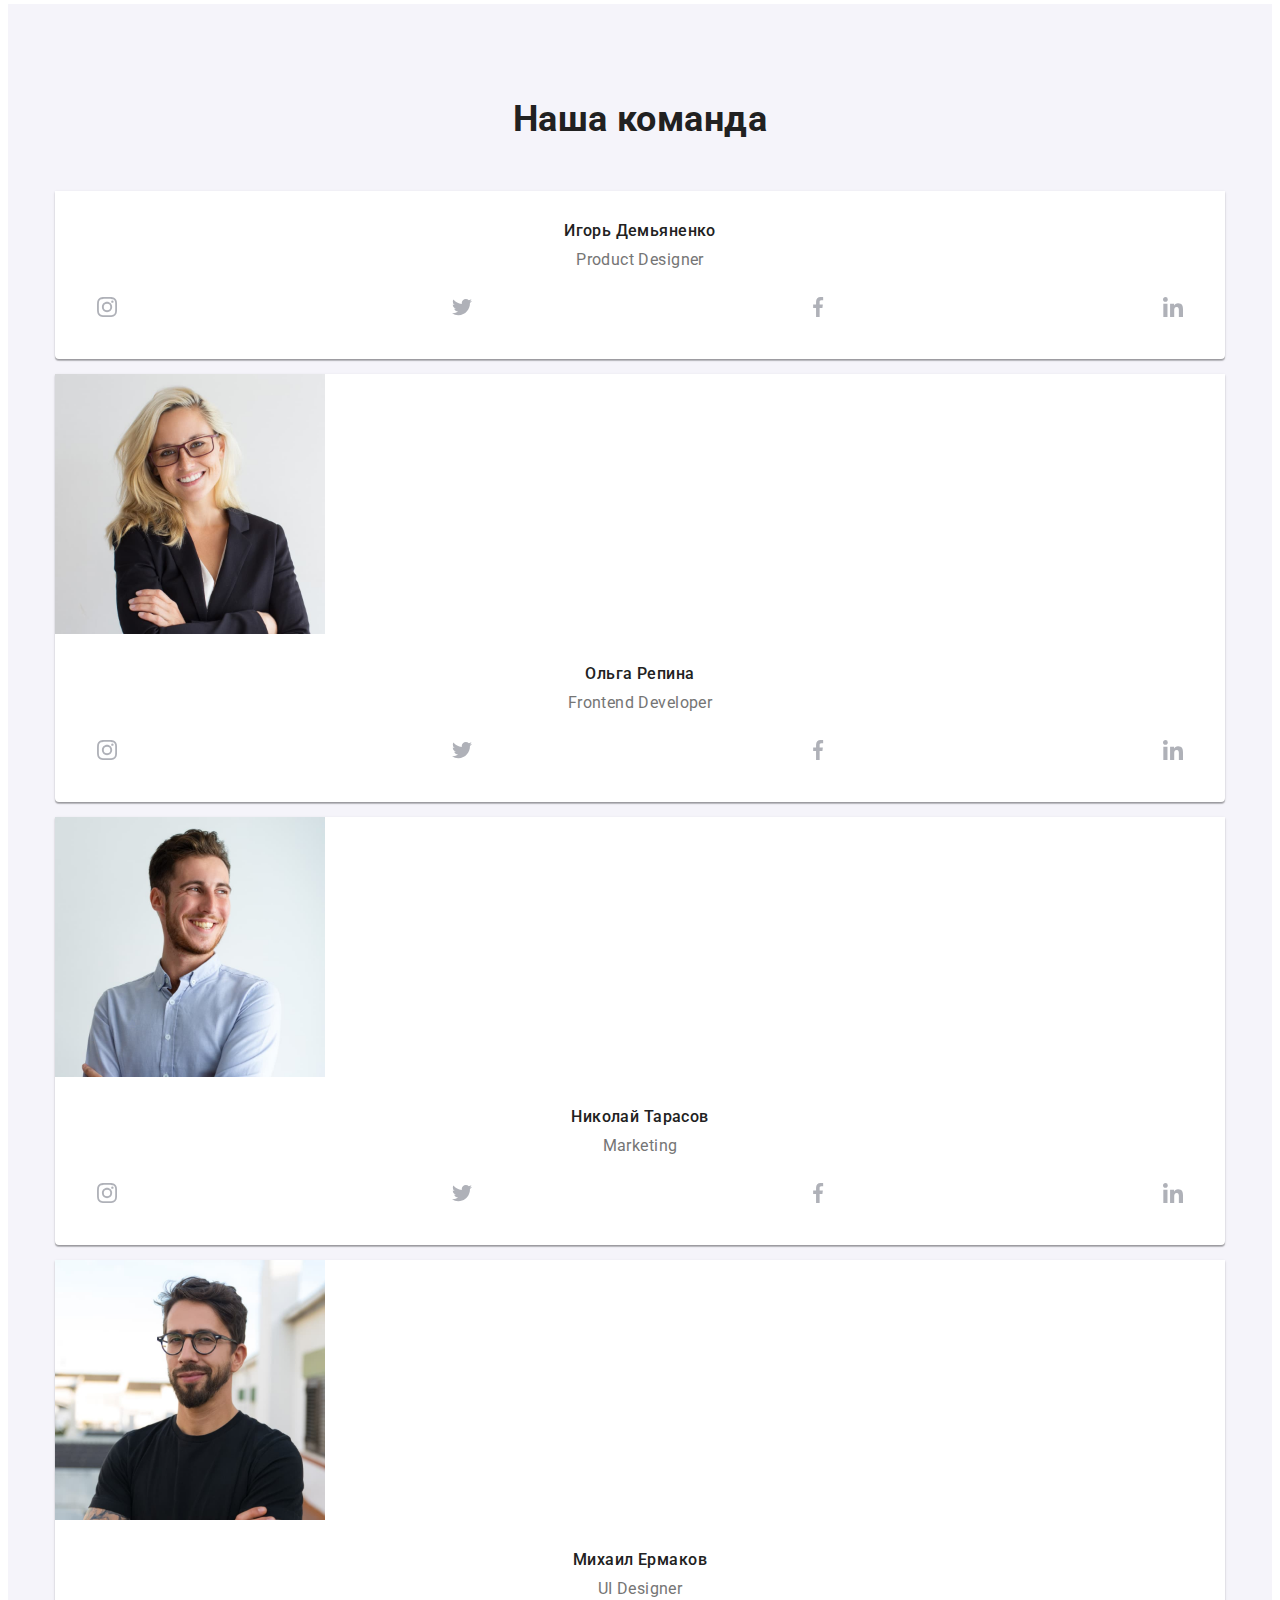
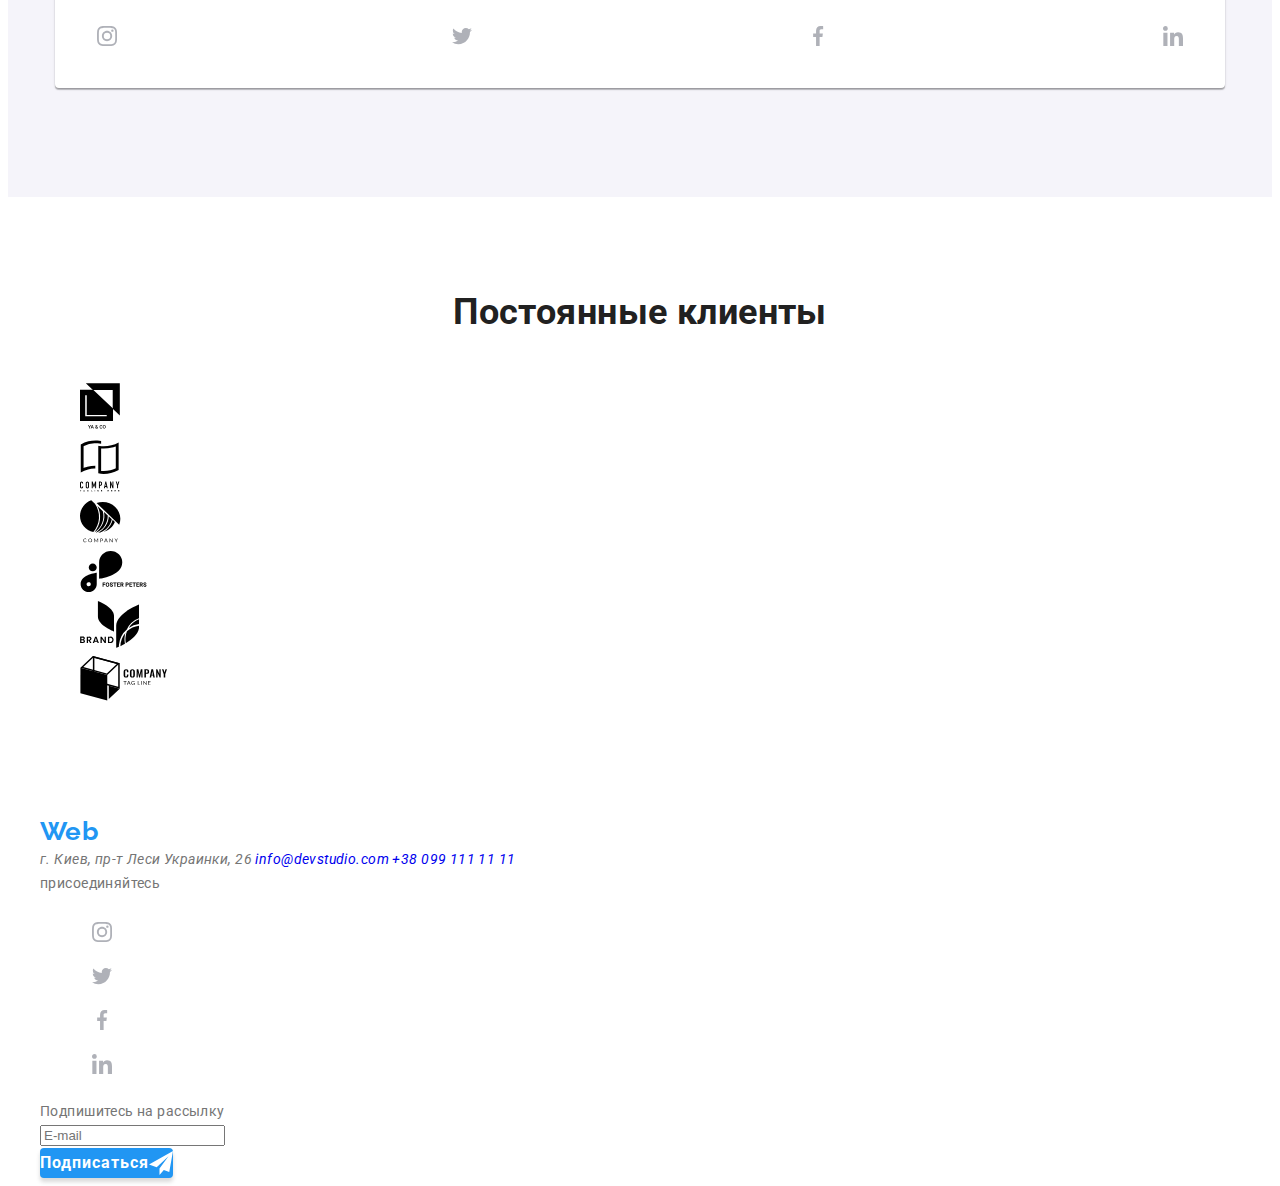
==== commit 6c772b15: "Начал оформлять секцию "Our team"" ====
--- a/index.html
+++ b/index.html
@@ -411,11 +411,40 @@
           <h2 class="section__title">Наша команда</h2>
           <ul class="our-team__list list">
             <li class="our-team__item">
-              <img
+              <picture class="our-team__photo">
+                <source
+                  srcset="
+                    ./images/our-team/photo1-270.webp 270w,
+                    ./images/our-team/photo1-354.webp 354w,
+                    ./images/our-team/photo1-450.webp 450w,
+                    ./images/our-team/photo1-540.webp 540w,
+                    ./images/our-team/photo1-708.webp 708w,
+                    ./images/our-team/photo1-900.webp 900w
+                  "
+                  type="image/webp"
+                />
+                <source
+                  srcset="
+                    ./images/our-team/photo1-270.jpg 270w,
+                    ./images/our-team/photo1-354.jpg 354w,
+                    ./images/our-team/photo1-450.jpg 450w,
+                    ./images/our-team/photo1-540.jpg 540w,
+                    ./images/our-team/photo1-708.jpg 708w,
+                    ./images/our-team/photo1-900.jpg 900w
+                  "
+                  type="image/jpeg"
+                  sizes="(min-width:
+                450px) 450px, (min-width: 354px) 354px, (min-width: 270px)
+                270px, 100vw"
+                  src="./images/our-team/photo1-270.jpg"
+                  alt="Фото Игоря Демьяненко"
+                />
+              </picture>
+              <!-- <img
                 src="./images/photo1.jpg"
                 alt="Фото Игоря Демьяненко"
                 width="270"
-              />
+              /> -->
               <div class="our-team__member-description">
                 <h3 class="our-team__member-name">Игорь Демьяненко</h3>
                 <p class="our-team__member-position">Product Designer</p>
--- a/css/main.min.css
+++ b/css/main.min.css
@@ -1,2 +1,2 @@
-.navigation,.navigation__list,.navigation__link,.button,.modal__close,.form__policy-agree,.checkbox,.checkbox__icon,.feature__icon,.our-work__box{display:flex;align-items:center}.hero__button,.form__button,.hero,.hero__title{margin-left:auto;margin-right:auto}.body{font-family:"Roboto",sans-serif;font-style:normal;font-weight:normal;font-size:14px;line-height:1.71;letter-spacing:0.03em;color:#757575}.body__container{padding-left:15px;padding-right:15px;margin-left:auto;margin-right:auto}@media screen and (min-width: 480px){.body__container{width:480px}}@media screen and (min-width: 768px){.body__container{width:768px}}@media screen and (min-width: 1200px){.body__container{width:1200px}}a{text-decoration:none}li{list-style:none}img{display:block;max-width:100%;height:auto}button{margin:0;padding:0;font-family:inherit;cursor:pointer;background-color:inherit;border:none}h1,h2,h3,h4,h5,h6,p{margin-top:0;margin-bottom:0}.list{list-style:none;padding-left:0;margin:0}.section{padding-top:60px;padding-bottom:60px}@media screen and (min-width: 1200px){.section{padding-top:94px;padding-bottom:94px}}.section__title{margin-bottom:50px;font-size:36px;line-height:1.17;text-align:center;color:#212121}.visually-hidden{position:absolute;width:1px;height:1px;margin:-1px;border:0;padding:0;white-space:nowrap;clip-path:inset(100%);clip:rect(0 0 0 0);overflow:hidden}.logo{font-family:Raleway, sans-serif;font-style:normal;font-weight:bold;font-size:26px;line-height:1.19}.logo__web{color:#2196f3}.logo--color-black{color:#000}.logo--color-white{color:#fff}.footer .logo{color:#fff}.header{border-bottom:1px solid #ececec}.header__container{display:flex;align-items:center}@media screen and (max-width: 767px){.header__container{padding-top:16px;padding-bottom:16px}}.header-contact-list{margin-left:auto}@media screen and (max-width: 767px){.header-contact-list{display:none}}@media screen and (min-width: 768px){.header-contact-list{display:block}}@media screen and (min-width: 1200px){.header-contact-list{display:flex;text-align:center}}@media screen and (min-width: 768px){.header__logo{margin-right:88px}}@media screen and (min-width: 1200px){.header__logo{margin-right:93px}}@media screen and (min-width: 1200px){.header-contact-list__item+.header-contact-list__item{margin-left:50px}}.header-contact-list__link{padding-top:32px;padding-bottom:32px;font-weight:500;font-size:12px;line-height:1.17;letter-spacing:0.02em;transition:color 250ms cubic-bezier(0.4, 0, 0.2, 1);color:#757575}.header-contact-list__link:hover,.header-contact-list__link:focus{color:#2196f3}@media screen and (min-width: 1200px){.header-contact-list__link{font-size:14px;line-height:1.14}}.header-contact-list__icon{fill:currentColor;transition:fill 250ms cubic-bezier(0.4, 0, 0.2, 1)}@media screen and (min-width: 768px){.header-contact-list__icon{margin-right:8px}}@media screen and (min-width: 768px){.header-contact-list__icon{margin-right:10px}}.navigation__list{margin-left:auto}@media screen and (max-width: 767px){.navigation__list{display:none}}.navigation__item:not(:last-child){margin-right:50px}.navigation__link{padding-top:32px;padding-bottom:32px;font-weight:500;line-height:1.14;letter-spacing:0.02em;color:#212121;transition:color 250ms cubic-bezier(0.4, 0, 0.2, 1)}.navigation__link:hover,.navigation__link:focus{color:#2196f3}.navigation__current-page{position:relative;color:#2196f3;font-weight:500;letter-spacing:0.02em}@media screen and (min-width: 768px){.navigation__current-page::after{content:"";position:absolute;right:0;bottom:0;width:100%;border:2px solid #2196f3;border-radius:2px}}.mobile-menu__container{background-color:#fff}@media screen and (max-width: 767px){.mobile-menu__container{display:none;position:absolute;top:0;left:0;width:100%;height:100%;padding:48px 40px}.mobile-menu__container.is-open{display:block}}@media screen and (min-width: 768px){.mobile-menu__container{display:none}}.mobile-menu__button{position:absolute;top:10px;right:15px;display:inline-flex}@media screen and (min-width: 768px){.mobile-menu__button{display:none}}.mobile-menu__icon:hover,.mobile-menu__icon:focus{fill:#2196f3}.mobile-menu__icon-close{display:none}.mobile-menu__button.is-open .mobile-menu__icon-close{display:block}.mobile-menu__button.is-open .mobile-menu__icon-open{display:none}.mobile-menu__contact-list{margin-top:302px}.mobile-menu__navigation-item:not(:last-child){margin-bottom:32px}.mobile-menu__navigation-link{font-weight:500;font-size:40px;line-height:1.18;letter-spacing:0.02em;color:#212121}.mobile-menu__navigation-link:hover,.mobile-menu__navigation-link:focus{color:#2196f3}.mobile-menu__current-page{color:#2196f3}.mobile-menu__contact-item-tel{margin-bottom:32px}.mobile-menu__contact-tel{font-weight:500;font-size:34px;line-height:1.18;letter-spacing:0.02em;color:#2196f3}.mobile-menu__contact-item-mail{margin-bottom:64px}.mobile-menu__contact-mail{font-weight:500;font-size:24px;line-height:1.17;letter-spacing:0.02em;color:#757575}.mobile-menu__social-link-list{display:flex;padding:0}.mobile-menu__social-link{font-weight:500;font-size:18px;line-height:1.22;letter-spacing:0.02em;color:#2196f3}.mobile-menu__social-link-separator{margin:0 10px}.button{font-weight:bold;font-size:16px;line-height:1.87;text-align:center;letter-spacing:0.06em;border:0;color:#fff;background-color:#2196f3;box-shadow:0px 4px 4px rgba(0,0,0,0.15);border-radius:4px}.hero__button{padding:10px 32px}.form__button{margin-top:30px;padding:10px 55px}.modal__close{position:absolute;top:8px;right:8px;justify-content:center;width:30px;height:30px;border-radius:50%;border:1px solid rgba(0,0,0,0.1);transition:fill 250ms cubic-bezier(0.4, 0, 0.2, 1)}.modal__close:hover{fill:#2196f3}.hero{padding-top:118px;padding-bottom:118px;max-width:1600px;background-color:#c4c4c4;background-image:linear-gradient(to right, rgba(47,48,58,0.4), rgba(47,48,58,0.4)),url(../images/hero/main-bg-mobile.jpg);background-size:cover}@media screen and (min-device-pixel-ratio: 2), (-webkit-min-device-pixel-ratio: 2), (min-resolution: 192dpi), (min-resolution: 2dppx){.hero{background-image:linear-gradient(to right, rgba(47,48,58,0.4), rgba(47,48,58,0.4)),url(../images/hero/main-bg-mobile@2x.jpg)}}@media screen and (min-width: 489px){.hero{background-image:linear-gradient(to right, rgba(47,48,58,0.4), rgba(47,48,58,0.4)),url(../images/hero/main-bg-tablet.jpg)}}@media screen and (min-width: 489px) and (min-device-pixel-ratio: 2), screen and (min-width: 489px) and (-webkit-min-device-pixel-ratio: 2), screen and (min-width: 489px) and (min-resolution: 192dpi), screen and (min-width: 489px) and (min-resolution: 2dppx){.hero{background-image:linear-gradient(to right, rgba(47,48,58,0.4), rgba(47,48,58,0.4)),url(../images/hero/main-bg-tablet@2x.jpg)}}@media screen and (min-width: 769px){.hero{padding-top:200px;padding-bottom:200px;background-image:linear-gradient(to right, rgba(47,48,58,0.4), rgba(47,48,58,0.4)),url(../images/hero/main-bg-desktop.jpg)}}@media screen and (min-width: 769px) and (min-device-pixel-ratio: 2), screen and (min-width: 769px) and (-webkit-min-device-pixel-ratio: 2), screen and (min-width: 769px) and (min-resolution: 192dpi), screen and (min-width: 769px) and (min-resolution: 2dppx){.hero{background-image:linear-gradient(to right, rgba(47,48,58,0.4), rgba(47,48,58,0.4)),url(../images/hero/main-bg-desktop@2x.jpg)}}.hero__title{margin-top:0;margin-bottom:30px;font-weight:900;font-size:26px;line-height:1.62;text-align:center;letter-spacing:0.06em;text-transform:uppercase;color:#fff}@media screen and (min-width: 1200px){.hero__title{font-size:44px;line-height:1.36}}.backdrop{position:fixed;top:0;left:0;width:100%;height:100%;background-color:rgba(0,0,0,0.2);opacity:1;transition:opacity 250ms cubic-bezier(0.4, 0, 0.2, 1),visibility 250ms cubic-bezier(0.4, 0, 0.2, 1)}.backdrop.is-hidden{opacity:0;pointer-events:none;visibility:hidden}.backdrop.is-hidden .modal{transform:translate(-50%, -50%) scale(0.9);transition:transform 250ms cubic-bezier(0.4, 0, 0.2, 1)}.modal{position:absolute;top:50%;left:50%;width:100%;padding:40px;border-radius:4px;background-color:#fff;box-shadow:0px 1px 3px rgba(0,0,0,0.12),0px 1px 1px rgba(0,0,0,0.14),0px 2px 1px rgba(0,0,0,0.2);transform:translate(-50%, -50%) scale(1);transition:transform 250ms cubic-bezier(0.4, 0, 0.2, 1)}@media screen and (min-width: 480px){.modal{width:450px;height:609px}}.modal__title{font-weight:bold;font-size:20px;line-height:1.15;text-align:center;letter-spacing:0.03em;color:#212121}.form{margin-top:30px;margin-bottom:20px}.form__field{position:relative;display:block}.form__label{position:absolute;top:-18px;left:0;font-size:12px;line-height:1.17;letter-spacing:0.01em}.form__input{width:100%;margin:0 0 28px 0;padding:11px 12px 11px 42px;border:1px solid rgba(33,33,33,0.2);box-sizing:border-box;border-radius:4px;outline:0;transition:border-color 250ms cubic-bezier(0.4, 0, 0.2, 1)}.form__input:focus{border-color:#2196f3}.form__icon{position:absolute;top:11px;left:12px;transition:fill 250ms cubic-bezier(0.4, 0, 0.2, 1)}.form__input:focus+.form__icon{fill:#2196f3}.form__comment{padding:12px 16px;margin-bottom:20px;width:100%;height:120px;resize:none;border:1px solid rgba(33,33,33,0.2);box-sizing:border-box;border-radius:4px;outline:0;transition:border-color 250ms cubic-bezier(0.4, 0, 0.2, 1)}.form__comment:focus{border-color:#2196f3}.form__comment::placeholder{font-size:14px;line-height:1.14;letter-spacing:0.01em;color:rgba(117,117,117,0.5)}.checkbox{-webkit-appearance:none;-moz-appearance:none;appearance:none;position:absolute;justify-content:center}.checkbox__icon{position:absolute;width:16px;height:15px;border:2px solid #212121;border-radius:2px;box-sizing:border-box;box-shadow:0px 4px 4px rgba(0,0,0,0.25);transition:background-color 250ms cubic-bezier(0.4, 0, 0.2, 1);transition:border 250ms cubic-bezier(0.4, 0, 0.2, 1)}.checkbox:checked+.checkbox__icon{background-color:#2196f3;border:0}.checkbox__text{margin-left:24px;font-size:12px;line-height:1.17;letter-spacing:0.03em}.checkbox__link{text-decoration-line:underline;color:#2196f3}@media screen and (min-width: 768px){.feature__list{display:flex;flex-wrap:wrap;margin:-15px}}@media screen and (min-width: 768px){.feature__item{width:calc((100% - 60px) / 2);margin:15px}}@media screen and (min-width: 1200px){.feature__item{width:calc((100% - 120px) / 4)}}@media screen and (max-width: 767px){.feature__item:not(:last-child){margin-bottom:30px}}.feature__title{margin-bottom:10px;font-size:14px;line-height:1.14;text-transform:uppercase;color:#212121}@media screen and (max-width: 767px){.feature__title{text-align:center}}.feature__icon{height:120px;margin-bottom:30px;justify-content:center;background-color:#f5f4fa}.our-work{padding-top:0}@media screen and (max-width: 1199px){.our-work{display:none}}.our-work__list{display:flex;margin:-15px}.our-work__item{position:relative;margin:15px;width:370px}.our-work__box{position:absolute;bottom:0;justify-content:center;width:100%;height:70px;background:rgba(47,48,58,0.8)}.our-work__title{font-weight:bold;font-size:14px;line-height:1.14;text-transform:uppercase;color:#fff}
+.navigation,.navigation__list,.navigation__link,.button,.modal__close,.form__policy-agree,.checkbox,.checkbox__icon,.feature__icon,.our-work__box{display:flex;align-items:center}.hero__button,.form__button,.hero,.hero__title{margin-left:auto;margin-right:auto}.body{font-family:"Roboto",sans-serif;font-style:normal;font-weight:normal;font-size:14px;line-height:1.71;letter-spacing:0.03em;color:#757575}.body__container{padding-left:15px;padding-right:15px;margin-left:auto;margin-right:auto}@media screen and (min-width: 480px){.body__container{width:480px}}@media screen and (min-width: 768px){.body__container{width:768px}}@media screen and (min-width: 1200px){.body__container{width:1200px}}a{text-decoration:none}li{list-style:none}img{display:block;max-width:100%;height:auto}button{margin:0;padding:0;font-family:inherit;cursor:pointer;background-color:inherit;border:none}h1,h2,h3,h4,h5,h6,p{margin-top:0;margin-bottom:0}.list{list-style:none;padding-left:0;margin:0}.section{padding-top:60px;padding-bottom:60px}@media screen and (min-width: 1200px){.section{padding-top:94px;padding-bottom:94px}}.section__title{margin-bottom:50px;font-size:36px;line-height:1.17;text-align:center;color:#212121}.visually-hidden{position:absolute;width:1px;height:1px;margin:-1px;border:0;padding:0;white-space:nowrap;clip-path:inset(100%);clip:rect(0 0 0 0);overflow:hidden}.logo{font-family:Raleway, sans-serif;font-style:normal;font-weight:bold;font-size:26px;line-height:1.19}.logo__web{color:#2196f3}.logo--color-black{color:#000}.logo--color-white{color:#fff}.footer .logo{color:#fff}.header{border-bottom:1px solid #ececec}.header__container{display:flex;align-items:center}@media screen and (max-width: 767px){.header__container{padding-top:16px;padding-bottom:16px}}.header-contact-list{margin-left:auto}@media screen and (max-width: 767px){.header-contact-list{display:none}}@media screen and (min-width: 768px){.header-contact-list{display:block}}@media screen and (min-width: 1200px){.header-contact-list{display:flex;text-align:center}}@media screen and (min-width: 768px){.header__logo{margin-right:88px}}@media screen and (min-width: 1200px){.header__logo{margin-right:93px}}@media screen and (min-width: 1200px){.header-contact-list__item+.header-contact-list__item{margin-left:50px}}.header-contact-list__link{padding-top:32px;padding-bottom:32px;font-weight:500;font-size:12px;line-height:1.17;letter-spacing:0.02em;transition:color 250ms cubic-bezier(0.4, 0, 0.2, 1);color:#757575}.header-contact-list__link:hover,.header-contact-list__link:focus{color:#2196f3}@media screen and (min-width: 1200px){.header-contact-list__link{font-size:14px;line-height:1.14}}.header-contact-list__icon{fill:currentColor;transition:fill 250ms cubic-bezier(0.4, 0, 0.2, 1)}@media screen and (min-width: 768px){.header-contact-list__icon{margin-right:8px}}@media screen and (min-width: 768px){.header-contact-list__icon{margin-right:10px}}.navigation__list{margin-left:auto}@media screen and (max-width: 767px){.navigation__list{display:none}}.navigation__item:not(:last-child){margin-right:50px}.navigation__link{padding-top:32px;padding-bottom:32px;font-weight:500;line-height:1.14;letter-spacing:0.02em;color:#212121;transition:color 250ms cubic-bezier(0.4, 0, 0.2, 1)}.navigation__link:hover,.navigation__link:focus{color:#2196f3}.navigation__current-page{position:relative;color:#2196f3;font-weight:500;letter-spacing:0.02em}@media screen and (min-width: 768px){.navigation__current-page::after{content:"";position:absolute;right:0;bottom:0;width:100%;border:2px solid #2196f3;border-radius:2px}}.mobile-menu__container{background-color:#fff}@media screen and (max-width: 767px){.mobile-menu__container{display:none;position:absolute;top:0;left:0;width:100%;height:100%;padding:48px 40px}.mobile-menu__container.is-open{display:block}}@media screen and (min-width: 768px){.mobile-menu__container{display:none}}.mobile-menu__button{position:absolute;top:10px;right:15px;display:inline-flex}@media screen and (min-width: 768px){.mobile-menu__button{display:none}}.mobile-menu__icon:hover,.mobile-menu__icon:focus{fill:#2196f3}.mobile-menu__icon-close{display:none}.mobile-menu__button.is-open .mobile-menu__icon-close{display:block}.mobile-menu__button.is-open .mobile-menu__icon-open{display:none}.mobile-menu__contact-list{margin-top:302px}.mobile-menu__navigation-item:not(:last-child){margin-bottom:32px}.mobile-menu__navigation-link{font-weight:500;font-size:40px;line-height:1.18;letter-spacing:0.02em;color:#212121}.mobile-menu__navigation-link:hover,.mobile-menu__navigation-link:focus{color:#2196f3}.mobile-menu__current-page{color:#2196f3}.mobile-menu__contact-item-tel{margin-bottom:32px}.mobile-menu__contact-tel{font-weight:500;font-size:34px;line-height:1.18;letter-spacing:0.02em;color:#2196f3}.mobile-menu__contact-item-mail{margin-bottom:64px}.mobile-menu__contact-mail{font-weight:500;font-size:24px;line-height:1.17;letter-spacing:0.02em;color:#757575}.mobile-menu__social-link-list{display:flex;padding:0}.mobile-menu__social-link{font-weight:500;font-size:18px;line-height:1.22;letter-spacing:0.02em;color:#2196f3}.mobile-menu__social-link-separator{margin:0 10px}.button{font-weight:bold;font-size:16px;line-height:1.87;text-align:center;letter-spacing:0.06em;border:0;color:#fff;background-color:#2196f3;box-shadow:0px 4px 4px rgba(0,0,0,0.15);border-radius:4px}.hero__button{padding:10px 32px}.form__button{margin-top:30px;padding:10px 55px}.modal__close{position:absolute;top:8px;right:8px;justify-content:center;width:30px;height:30px;border-radius:50%;border:1px solid rgba(0,0,0,0.1);transition:fill 250ms cubic-bezier(0.4, 0, 0.2, 1)}.modal__close:hover{fill:#2196f3}.hero{padding-top:118px;padding-bottom:118px;max-width:1600px;background-color:#c4c4c4;background-image:linear-gradient(to right, rgba(47,48,58,0.4), rgba(47,48,58,0.4)),url(../images/hero/main-bg-mobile.jpg);background-size:cover}@media screen and (min-device-pixel-ratio: 2), (-webkit-min-device-pixel-ratio: 2), (min-resolution: 192dpi), (min-resolution: 2dppx){.hero{background-image:linear-gradient(to right, rgba(47,48,58,0.4), rgba(47,48,58,0.4)),url(../images/hero/main-bg-mobile@2x.jpg)}}@media screen and (min-width: 489px){.hero{background-image:linear-gradient(to right, rgba(47,48,58,0.4), rgba(47,48,58,0.4)),url(../images/hero/main-bg-tablet.jpg)}}@media screen and (min-width: 489px) and (min-device-pixel-ratio: 2), screen and (min-width: 489px) and (-webkit-min-device-pixel-ratio: 2), screen and (min-width: 489px) and (min-resolution: 192dpi), screen and (min-width: 489px) and (min-resolution: 2dppx){.hero{background-image:linear-gradient(to right, rgba(47,48,58,0.4), rgba(47,48,58,0.4)),url(../images/hero/main-bg-tablet@2x.jpg)}}@media screen and (min-width: 769px){.hero{padding-top:200px;padding-bottom:200px;background-image:linear-gradient(to right, rgba(47,48,58,0.4), rgba(47,48,58,0.4)),url(../images/hero/main-bg-desktop.jpg)}}@media screen and (min-width: 769px) and (min-device-pixel-ratio: 2), screen and (min-width: 769px) and (-webkit-min-device-pixel-ratio: 2), screen and (min-width: 769px) and (min-resolution: 192dpi), screen and (min-width: 769px) and (min-resolution: 2dppx){.hero{background-image:linear-gradient(to right, rgba(47,48,58,0.4), rgba(47,48,58,0.4)),url(../images/hero/main-bg-desktop@2x.jpg)}}.hero__title{margin-top:0;margin-bottom:30px;font-weight:900;font-size:26px;line-height:1.62;text-align:center;letter-spacing:0.06em;text-transform:uppercase;color:#fff}@media screen and (min-width: 1200px){.hero__title{font-size:44px;line-height:1.36}}.backdrop{position:fixed;top:0;left:0;width:100%;height:100%;background-color:rgba(0,0,0,0.2);opacity:1;transition:opacity 250ms cubic-bezier(0.4, 0, 0.2, 1),visibility 250ms cubic-bezier(0.4, 0, 0.2, 1)}.backdrop.is-hidden{opacity:0;pointer-events:none;visibility:hidden}.backdrop.is-hidden .modal{transform:translate(-50%, -50%) scale(0.9);transition:transform 250ms cubic-bezier(0.4, 0, 0.2, 1)}.modal{position:absolute;top:50%;left:50%;width:100%;padding:40px;border-radius:4px;background-color:#fff;box-shadow:0px 1px 3px rgba(0,0,0,0.12),0px 1px 1px rgba(0,0,0,0.14),0px 2px 1px rgba(0,0,0,0.2);transform:translate(-50%, -50%) scale(1);transition:transform 250ms cubic-bezier(0.4, 0, 0.2, 1)}@media screen and (min-width: 480px){.modal{width:450px;height:609px}}.modal__title{font-weight:bold;font-size:20px;line-height:1.15;text-align:center;letter-spacing:0.03em;color:#212121}.form{margin-top:30px;margin-bottom:20px}.form__field{position:relative;display:block}.form__label{position:absolute;top:-18px;left:0;font-size:12px;line-height:1.17;letter-spacing:0.01em}.form__input{width:100%;margin:0 0 28px 0;padding:11px 12px 11px 42px;border:1px solid rgba(33,33,33,0.2);box-sizing:border-box;border-radius:4px;outline:0;transition:border-color 250ms cubic-bezier(0.4, 0, 0.2, 1)}.form__input:focus{border-color:#2196f3}.form__icon{position:absolute;top:11px;left:12px;transition:fill 250ms cubic-bezier(0.4, 0, 0.2, 1)}.form__input:focus+.form__icon{fill:#2196f3}.form__comment{padding:12px 16px;margin-bottom:20px;width:100%;height:120px;resize:none;border:1px solid rgba(33,33,33,0.2);box-sizing:border-box;border-radius:4px;outline:0;transition:border-color 250ms cubic-bezier(0.4, 0, 0.2, 1)}.form__comment:focus{border-color:#2196f3}.form__comment::placeholder{font-size:14px;line-height:1.14;letter-spacing:0.01em;color:rgba(117,117,117,0.5)}.checkbox{-webkit-appearance:none;-moz-appearance:none;appearance:none;position:absolute;justify-content:center}.checkbox__icon{position:absolute;width:16px;height:15px;border:2px solid #212121;border-radius:2px;box-sizing:border-box;box-shadow:0px 4px 4px rgba(0,0,0,0.25);transition:background-color 250ms cubic-bezier(0.4, 0, 0.2, 1);transition:border 250ms cubic-bezier(0.4, 0, 0.2, 1)}.checkbox:checked+.checkbox__icon{background-color:#2196f3;border:0}.checkbox__text{margin-left:24px;font-size:12px;line-height:1.17;letter-spacing:0.03em}.checkbox__link{text-decoration-line:underline;color:#2196f3}@media screen and (min-width: 768px){.feature__list{display:flex;flex-wrap:wrap;margin:-15px}}@media screen and (min-width: 768px){.feature__item{width:calc((100% - 60px) / 2);margin:15px}}@media screen and (min-width: 1200px){.feature__item{width:calc((100% - 120px) / 4)}}@media screen and (max-width: 767px){.feature__item:not(:last-child){margin-bottom:30px}}.feature__title{margin-bottom:10px;font-size:14px;line-height:1.14;text-transform:uppercase;color:#212121}@media screen and (max-width: 767px){.feature__title{text-align:center}}.feature__icon{height:120px;margin-bottom:30px;justify-content:center;background-color:#f5f4fa}.our-work{padding-top:0}@media screen and (max-width: 1199px){.our-work{display:none}}.our-work__list{display:flex;margin:-15px}.our-work__item{position:relative;margin:15px;width:370px}.our-work__box{position:absolute;bottom:0;justify-content:center;width:100%;height:70px;background:rgba(47,48,58,0.8)}.our-work__title{font-weight:bold;font-size:14px;line-height:1.14;text-transform:uppercase;color:#fff}.our-team{background-color:#f5f4fa}.our-team__member-description{padding:30px}.our-team__item{margin:15px;background-color:#fff;box-shadow:0px 1px 3px rgba(0,0,0,0.12),0px 1px 1px rgba(0,0,0,0.14),0px 2px 1px rgba(0,0,0,0.2);border-radius:0px 0px 4px 4px}.our-team__member-name{margin-bottom:10px;font-weight:500;font-size:16px;line-height:1.19;text-align:center;color:#212121}.our-team__member-position{margin-bottom:16px;font-size:16px;line-height:1.19;text-align:center}.social-link{display:flex;justify-content:center;align-items:center;width:44px;height:44px;border-radius:50%;transition:background-color 250ms cubic-bezier(0.4, 0, 0.2, 1)}.social-link:hover,.social-link:focus{background-color:#2196f3}.social-link__icon{fill:#afb1b8;transition:fill 250ms cubic-bezier(0.4, 0, 0.2, 1)}.social-link:hover .social-link__icon,.social-link:focus .social-link__icon{fill:#fff}.our-team__social-links{padding:0;display:flex;justify-content:space-between}.footer-social-link{background-color:rgba(255,255,255,0.1)}
 /*# sourceMappingURL=main.min.css.map */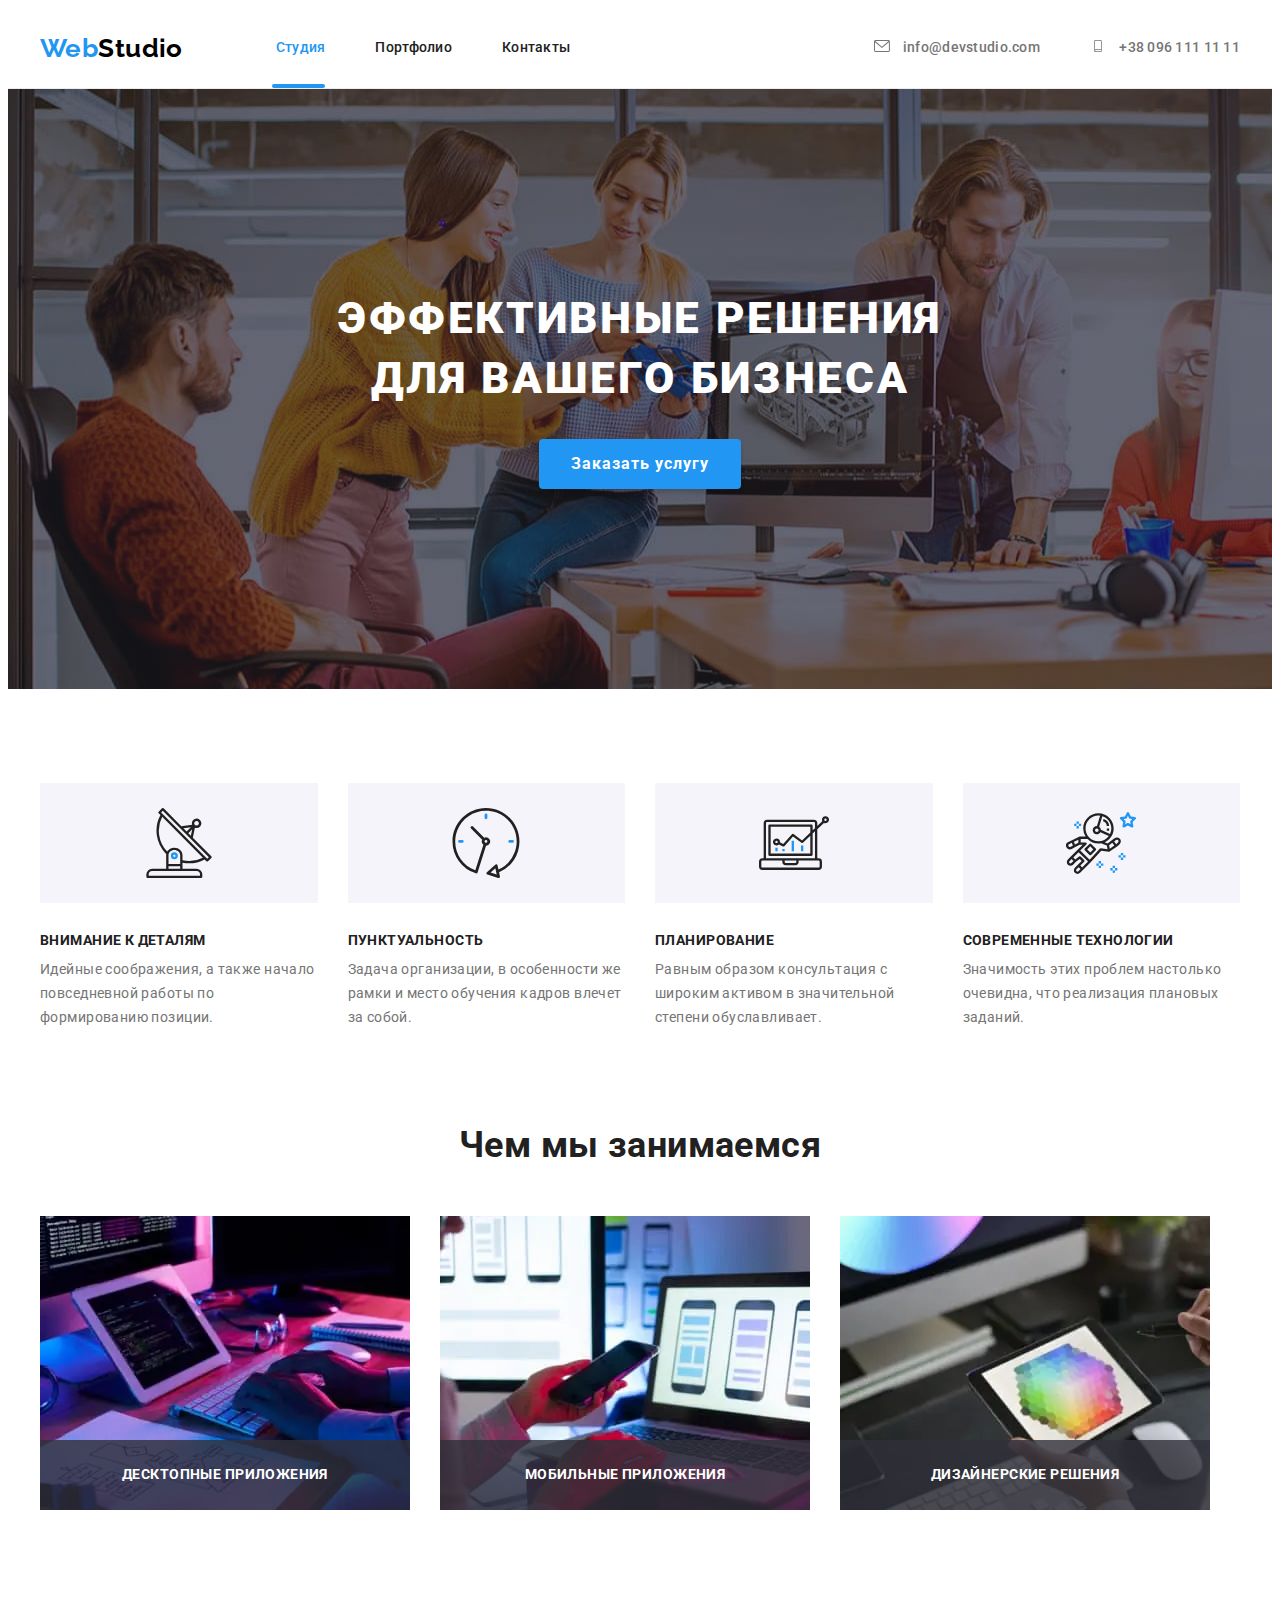
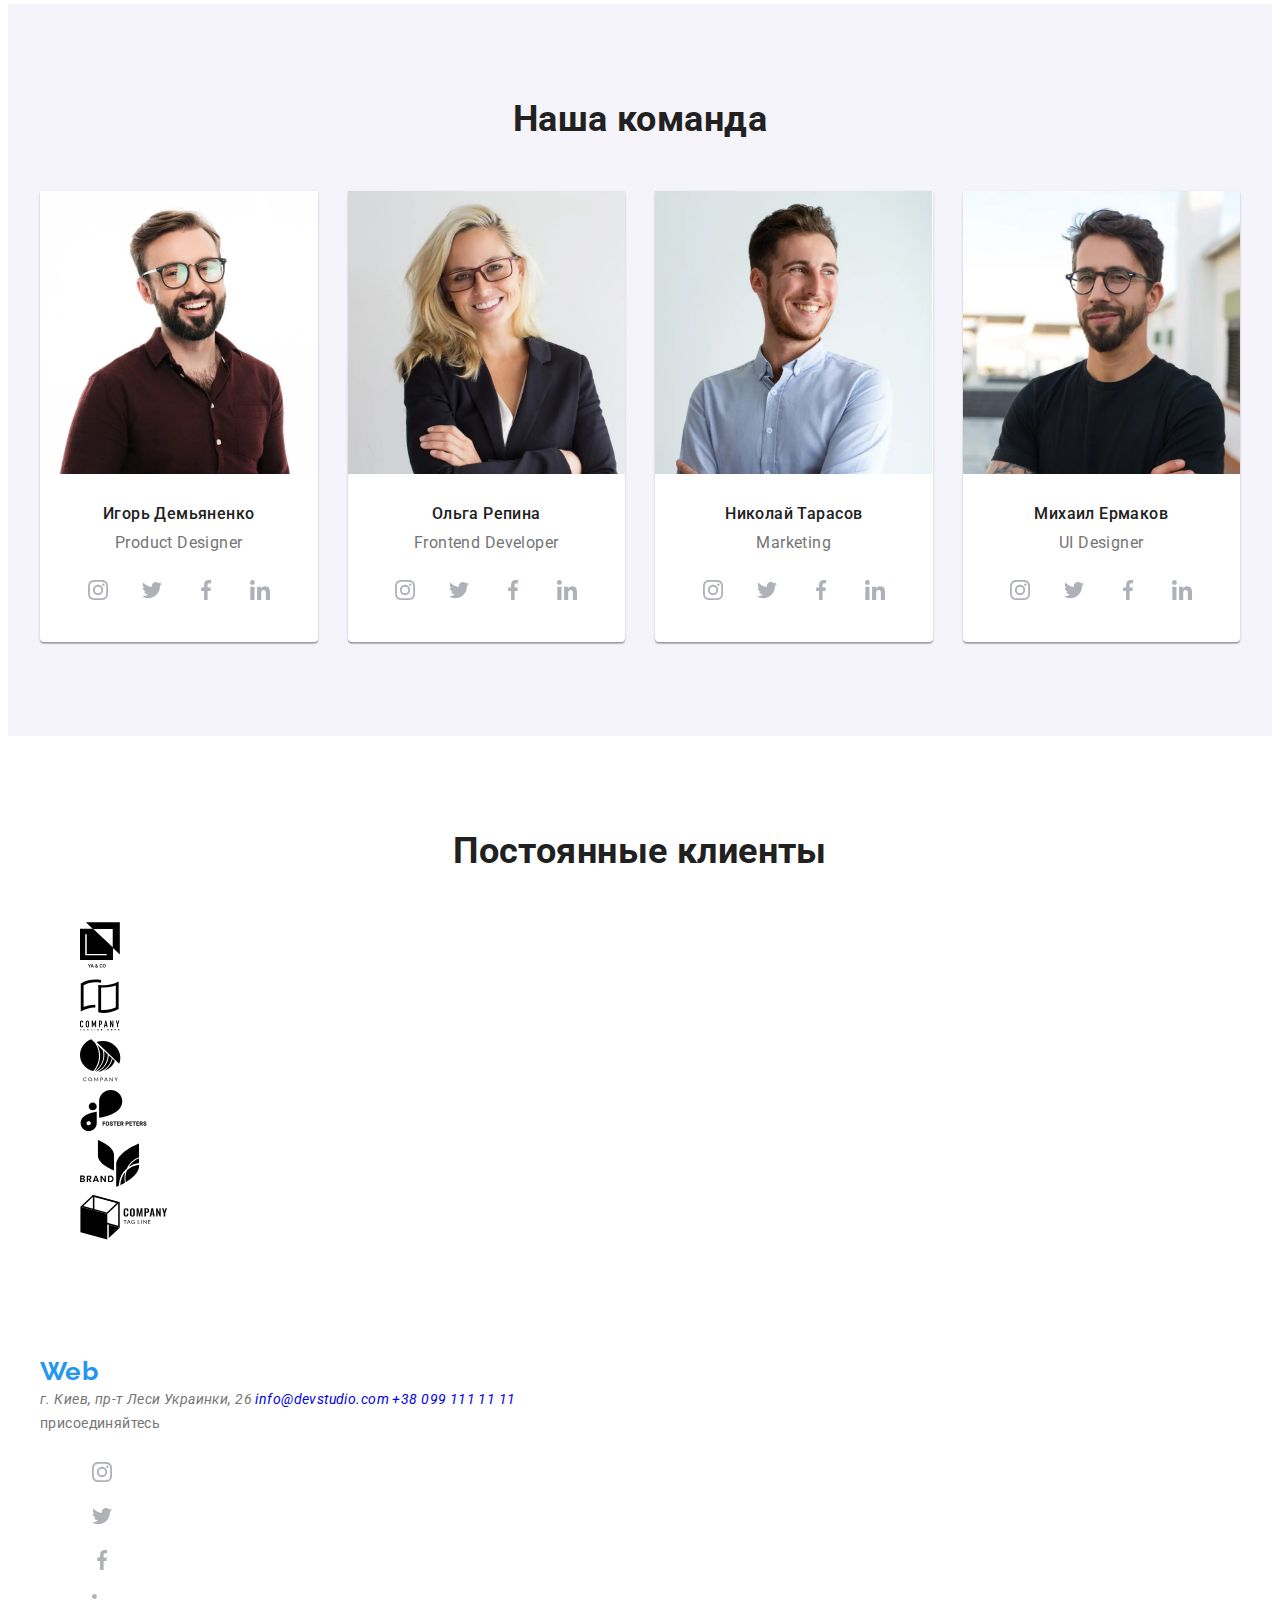
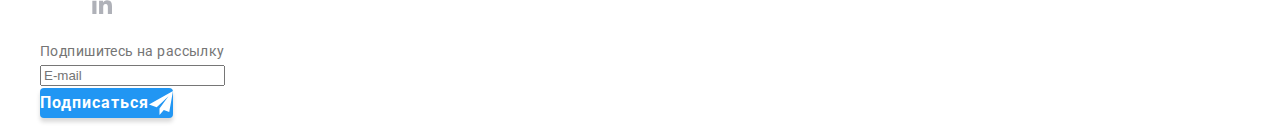
==== commit 6b159e5c: "Оформил секцию "Our Team"" ====
--- a/index.html
+++ b/index.html
@@ -423,7 +423,7 @@
                   "
                   type="image/webp"
                 />
-                <source
+                <img
                   srcset="
                     ./images/our-team/photo1-270.jpg 270w,
                     ./images/our-team/photo1-354.jpg 354w,
@@ -433,23 +433,16 @@
                     ./images/our-team/photo1-900.jpg 900w
                   "
                   type="image/jpeg"
-                  sizes="(min-width:
-                450px) 450px, (min-width: 354px) 354px, (min-width: 270px)
-                270px, 100vw"
+                  sizes="(min-width: 1440px) 15vw, (min-width: 1200px) 25vw, (min-width: 768px) 50vw, 100vw"
                   src="./images/our-team/photo1-270.jpg"
                   alt="Фото Игоря Демьяненко"
                 />
               </picture>
-              <!-- <img
-                src="./images/photo1.jpg"
-                alt="Фото Игоря Демьяненко"
-                width="270"
-              /> -->
               <div class="our-team__member-description">
                 <h3 class="our-team__member-name">Игорь Демьяненко</h3>
                 <p class="our-team__member-position">Product Designer</p>
                 <ul class="our-team__social-links">
-                  <li>
+                  <li class="our-team__social-link">
                     <a
                       href="#"
                       class="social-link"
@@ -460,14 +453,14 @@
                       </svg>
                     </a>
                   </li>
-                  <li>
+                  <li class="our-team__social-link">
                     <a href="#" class="social-link" aria-label="иконка twitter">
                       <svg class="social-link__icon" width="20px" height="20px">
                         <use href="./images/icons.svg#twitter"></use>
                       </svg>
                     </a>
                   </li>
-                  <li>
+                  <li class="our-team__social-link">
                     <a
                       href="#"
                       class="social-link"
@@ -478,7 +471,7 @@
                       </svg>
                     </a>
                   </li>
-                  <li>
+                  <li class="our-team__social-link">
                     <a
                       href="#"
                       class="social-link"
@@ -493,16 +486,38 @@
               </div>
             </li>
             <li class="our-team__item">
-              <img
-                src="./images/photo2.jpg"
-                alt="Фото Ольги Репиной"
-                width="270"
-              />
+              <picture class="our-team__photo">
+                <source
+                  srcset="
+                    ./images/our-team/photo2-270.webp 270w,
+                    ./images/our-team/photo2-354.webp 354w,
+                    ./images/our-team/photo2-450.webp 450w,
+                    ./images/our-team/photo2-540.webp 540w,
+                    ./images/our-team/photo2-708.webp 708w,
+                    ./images/our-team/photo2-900.webp 900w
+                  "
+                  type="image/webp"
+                />
+                <img
+                  srcset="
+                    ./images/our-team/photo2-270.jpg 270w,
+                    ./images/our-team/photo2-354.jpg 354w,
+                    ./images/our-team/photo2-450.jpg 450w,
+                    ./images/our-team/photo2-540.jpg 540w,
+                    ./images/our-team/photo2-708.jpg 708w,
+                    ./images/our-team/photo2-900.jpg 900w
+                  "
+                  type="image/jpeg"
+                  sizes="(min-width: 1440px) 15vw, (min-width: 1200px) 25vw, (min-width: 768px) 50vw, 100vw"
+                  src="./images/our-team/photo2-270.jpg"
+                  alt="Фото Ольги Репиной"
+                />
+              </picture>
               <div class="our-team__member-description">
                 <h3 class="our-team__member-name">Ольга Репина</h3>
                 <p class="our-team__member-position">Frontend Developer</p>
                 <ul class="our-team__social-links">
-                  <li>
+                  <li class="our-team__social-link">
                     <a
                       href="#"
                       class="social-link"
@@ -513,14 +528,14 @@
                       </svg>
                     </a>
                   </li>
-                  <li>
+                  <li class="our-team__social-link">
                     <a href="#" class="social-link" aria-label="иконка twitter">
                       <svg class="social-link__icon" width="20px" height="20px">
                         <use href="./images/icons.svg#twitter"></use>
                       </svg>
                     </a>
                   </li>
-                  <li>
+                  <li class="our-team__social-link">
                     <a
                       href="#"
                       class="social-link"
@@ -531,7 +546,7 @@
                       </svg>
                     </a>
                   </li>
-                  <li>
+                  <li class="our-team__social-link">
                     <a
                       href="#"
                       class="social-link"
@@ -546,16 +561,38 @@
               </div>
             </li>
             <li class="our-team__item">
-              <img
-                src="./images/photo3.jpg"
-                alt="Фото Николая Тарасова"
-                width="270"
-              />
+              <picture class="our-team__photo">
+                <source
+                  srcset="
+                    ./images/our-team/photo3-270.webp 270w,
+                    ./images/our-team/photo3-354.webp 354w,
+                    ./images/our-team/photo3-450.webp 450w,
+                    ./images/our-team/photo3-540.webp 540w,
+                    ./images/our-team/photo3-708.webp 708w,
+                    ./images/our-team/photo3-900.webp 900w
+                  "
+                  type="image/webp"
+                />
+                <img
+                  srcset="
+                    ./images/our-team/photo3-270.jpg 270w,
+                    ./images/our-team/photo3-354.jpg 354w,
+                    ./images/our-team/photo3-450.jpg 450w,
+                    ./images/our-team/photo3-540.jpg 540w,
+                    ./images/our-team/photo3-708.jpg 708w,
+                    ./images/our-team/photo3-900.jpg 900w
+                  "
+                  type="image/jpeg"
+                  sizes="(min-width: 1440px) 15vw, (min-width: 1200px) 25vw, (min-width: 768px) 50vw, 100vw"
+                  src="./images/our-team/photo3-270.jpg"
+                  alt="Фото Николая Тарасова"
+                />
+              </picture>
               <div class="our-team__member-description">
                 <h3 class="our-team__member-name">Николай Тарасов</h3>
                 <p class="our-team__member-position">Marketing</p>
                 <ul class="our-team__social-links">
-                  <li>
+                  <li class="our-team__social-link">
                     <a
                       href="#"
                       class="social-link"
@@ -566,14 +603,14 @@
                       </svg>
                     </a>
                   </li>
-                  <li>
+                  <li class="our-team__social-link">
                     <a href="#" class="social-link" aria-label="иконка twitter">
                       <svg class="social-link__icon" width="20px" height="20px">
                         <use href="./images/icons.svg#twitter"></use>
                       </svg>
                     </a>
                   </li>
-                  <li>
+                  <li class="our-team__social-link">
                     <a
                       href="#"
                       class="social-link"
@@ -584,7 +621,7 @@
                       </svg>
                     </a>
                   </li>
-                  <li>
+                  <li class="our-team__social-link">
                     <a
                       href="#"
                       class="social-link"
@@ -599,16 +636,38 @@
               </div>
             </li>
             <li class="our-team__item">
-              <img
-                src="./images/photo4.jpg"
-                alt="Фото Михаила Ермакова"
-                width="270"
-              />
+              <picture class="our-team__photo">
+                <source
+                  srcset="
+                    ./images/our-team/photo4-270.webp 270w,
+                    ./images/our-team/photo4-354.webp 354w,
+                    ./images/our-team/photo4-450.webp 450w,
+                    ./images/our-team/photo4-540.webp 540w,
+                    ./images/our-team/photo4-708.webp 708w,
+                    ./images/our-team/photo4-900.webp 900w
+                  "
+                  type="image/webp"
+                />
+                <img
+                  srcset="
+                    ./images/our-team/photo4-270.jpg 270w,
+                    ./images/our-team/photo4-354.jpg 354w,
+                    ./images/our-team/photo4-450.jpg 450w,
+                    ./images/our-team/photo4-540.jpg 540w,
+                    ./images/our-team/photo4-708.jpg 708w,
+                    ./images/our-team/photo4-900.jpg 900w
+                  "
+                  type="image/jpeg"
+                  sizes="(min-width: 1440px) 15vw, (min-width: 1200px) 25vw, (min-width: 768px) 50vw, 100vw"
+                  src="./images/our-team/photo4-270.jpg"
+                  alt="Фото Михаила Ермакова"
+                />
+              </picture>
               <div class="our-team__member-description">
                 <h3 class="our-team__member-name">Михаил Ермаков</h3>
                 <p class="our-team__member-position">UI Designer</p>
                 <ul class="our-team__social-links">
-                  <li>
+                  <li class="our-team__social-link">
                     <a
                       href="#"
                       class="social-link"
@@ -619,14 +678,14 @@
                       </svg>
                     </a>
                   </li>
-                  <li>
+                  <li class="our-team__social-link">
                     <a href="#" class="social-link" aria-label="иконка twitter">
                       <svg class="social-link__icon" width="20px" height="20px">
                         <use href="./images/icons.svg#twitter"></use>
                       </svg>
                     </a>
                   </li>
-                  <li>
+                  <li class="our-team__social-link">
                     <a
                       href="#"
                       class="social-link"
@@ -637,7 +696,7 @@
                       </svg>
                     </a>
                   </li>
-                  <li>
+                  <li class="our-team__social-link">
                     <a
                       href="#"
                       class="social-link"
--- a/css/main.min.css
+++ b/css/main.min.css
@@ -1,2 +1,2 @@
-.navigation,.navigation__list,.navigation__link,.button,.modal__close,.form__policy-agree,.checkbox,.checkbox__icon,.feature__icon,.our-work__box{display:flex;align-items:center}.hero__button,.form__button,.hero,.hero__title{margin-left:auto;margin-right:auto}.body{font-family:"Roboto",sans-serif;font-style:normal;font-weight:normal;font-size:14px;line-height:1.71;letter-spacing:0.03em;color:#757575}.body__container{padding-left:15px;padding-right:15px;margin-left:auto;margin-right:auto}@media screen and (min-width: 480px){.body__container{width:480px}}@media screen and (min-width: 768px){.body__container{width:768px}}@media screen and (min-width: 1200px){.body__container{width:1200px}}a{text-decoration:none}li{list-style:none}img{display:block;max-width:100%;height:auto}button{margin:0;padding:0;font-family:inherit;cursor:pointer;background-color:inherit;border:none}h1,h2,h3,h4,h5,h6,p{margin-top:0;margin-bottom:0}.list{list-style:none;padding-left:0;margin:0}.section{padding-top:60px;padding-bottom:60px}@media screen and (min-width: 1200px){.section{padding-top:94px;padding-bottom:94px}}.section__title{margin-bottom:50px;font-size:36px;line-height:1.17;text-align:center;color:#212121}.visually-hidden{position:absolute;width:1px;height:1px;margin:-1px;border:0;padding:0;white-space:nowrap;clip-path:inset(100%);clip:rect(0 0 0 0);overflow:hidden}.logo{font-family:Raleway, sans-serif;font-style:normal;font-weight:bold;font-size:26px;line-height:1.19}.logo__web{color:#2196f3}.logo--color-black{color:#000}.logo--color-white{color:#fff}.footer .logo{color:#fff}.header{border-bottom:1px solid #ececec}.header__container{display:flex;align-items:center}@media screen and (max-width: 767px){.header__container{padding-top:16px;padding-bottom:16px}}.header-contact-list{margin-left:auto}@media screen and (max-width: 767px){.header-contact-list{display:none}}@media screen and (min-width: 768px){.header-contact-list{display:block}}@media screen and (min-width: 1200px){.header-contact-list{display:flex;text-align:center}}@media screen and (min-width: 768px){.header__logo{margin-right:88px}}@media screen and (min-width: 1200px){.header__logo{margin-right:93px}}@media screen and (min-width: 1200px){.header-contact-list__item+.header-contact-list__item{margin-left:50px}}.header-contact-list__link{padding-top:32px;padding-bottom:32px;font-weight:500;font-size:12px;line-height:1.17;letter-spacing:0.02em;transition:color 250ms cubic-bezier(0.4, 0, 0.2, 1);color:#757575}.header-contact-list__link:hover,.header-contact-list__link:focus{color:#2196f3}@media screen and (min-width: 1200px){.header-contact-list__link{font-size:14px;line-height:1.14}}.header-contact-list__icon{fill:currentColor;transition:fill 250ms cubic-bezier(0.4, 0, 0.2, 1)}@media screen and (min-width: 768px){.header-contact-list__icon{margin-right:8px}}@media screen and (min-width: 768px){.header-contact-list__icon{margin-right:10px}}.navigation__list{margin-left:auto}@media screen and (max-width: 767px){.navigation__list{display:none}}.navigation__item:not(:last-child){margin-right:50px}.navigation__link{padding-top:32px;padding-bottom:32px;font-weight:500;line-height:1.14;letter-spacing:0.02em;color:#212121;transition:color 250ms cubic-bezier(0.4, 0, 0.2, 1)}.navigation__link:hover,.navigation__link:focus{color:#2196f3}.navigation__current-page{position:relative;color:#2196f3;font-weight:500;letter-spacing:0.02em}@media screen and (min-width: 768px){.navigation__current-page::after{content:"";position:absolute;right:0;bottom:0;width:100%;border:2px solid #2196f3;border-radius:2px}}.mobile-menu__container{background-color:#fff}@media screen and (max-width: 767px){.mobile-menu__container{display:none;position:absolute;top:0;left:0;width:100%;height:100%;padding:48px 40px}.mobile-menu__container.is-open{display:block}}@media screen and (min-width: 768px){.mobile-menu__container{display:none}}.mobile-menu__button{position:absolute;top:10px;right:15px;display:inline-flex}@media screen and (min-width: 768px){.mobile-menu__button{display:none}}.mobile-menu__icon:hover,.mobile-menu__icon:focus{fill:#2196f3}.mobile-menu__icon-close{display:none}.mobile-menu__button.is-open .mobile-menu__icon-close{display:block}.mobile-menu__button.is-open .mobile-menu__icon-open{display:none}.mobile-menu__contact-list{margin-top:302px}.mobile-menu__navigation-item:not(:last-child){margin-bottom:32px}.mobile-menu__navigation-link{font-weight:500;font-size:40px;line-height:1.18;letter-spacing:0.02em;color:#212121}.mobile-menu__navigation-link:hover,.mobile-menu__navigation-link:focus{color:#2196f3}.mobile-menu__current-page{color:#2196f3}.mobile-menu__contact-item-tel{margin-bottom:32px}.mobile-menu__contact-tel{font-weight:500;font-size:34px;line-height:1.18;letter-spacing:0.02em;color:#2196f3}.mobile-menu__contact-item-mail{margin-bottom:64px}.mobile-menu__contact-mail{font-weight:500;font-size:24px;line-height:1.17;letter-spacing:0.02em;color:#757575}.mobile-menu__social-link-list{display:flex;padding:0}.mobile-menu__social-link{font-weight:500;font-size:18px;line-height:1.22;letter-spacing:0.02em;color:#2196f3}.mobile-menu__social-link-separator{margin:0 10px}.button{font-weight:bold;font-size:16px;line-height:1.87;text-align:center;letter-spacing:0.06em;border:0;color:#fff;background-color:#2196f3;box-shadow:0px 4px 4px rgba(0,0,0,0.15);border-radius:4px}.hero__button{padding:10px 32px}.form__button{margin-top:30px;padding:10px 55px}.modal__close{position:absolute;top:8px;right:8px;justify-content:center;width:30px;height:30px;border-radius:50%;border:1px solid rgba(0,0,0,0.1);transition:fill 250ms cubic-bezier(0.4, 0, 0.2, 1)}.modal__close:hover{fill:#2196f3}.hero{padding-top:118px;padding-bottom:118px;max-width:1600px;background-color:#c4c4c4;background-image:linear-gradient(to right, rgba(47,48,58,0.4), rgba(47,48,58,0.4)),url(../images/hero/main-bg-mobile.jpg);background-size:cover}@media screen and (min-device-pixel-ratio: 2), (-webkit-min-device-pixel-ratio: 2), (min-resolution: 192dpi), (min-resolution: 2dppx){.hero{background-image:linear-gradient(to right, rgba(47,48,58,0.4), rgba(47,48,58,0.4)),url(../images/hero/main-bg-mobile@2x.jpg)}}@media screen and (min-width: 489px){.hero{background-image:linear-gradient(to right, rgba(47,48,58,0.4), rgba(47,48,58,0.4)),url(../images/hero/main-bg-tablet.jpg)}}@media screen and (min-width: 489px) and (min-device-pixel-ratio: 2), screen and (min-width: 489px) and (-webkit-min-device-pixel-ratio: 2), screen and (min-width: 489px) and (min-resolution: 192dpi), screen and (min-width: 489px) and (min-resolution: 2dppx){.hero{background-image:linear-gradient(to right, rgba(47,48,58,0.4), rgba(47,48,58,0.4)),url(../images/hero/main-bg-tablet@2x.jpg)}}@media screen and (min-width: 769px){.hero{padding-top:200px;padding-bottom:200px;background-image:linear-gradient(to right, rgba(47,48,58,0.4), rgba(47,48,58,0.4)),url(../images/hero/main-bg-desktop.jpg)}}@media screen and (min-width: 769px) and (min-device-pixel-ratio: 2), screen and (min-width: 769px) and (-webkit-min-device-pixel-ratio: 2), screen and (min-width: 769px) and (min-resolution: 192dpi), screen and (min-width: 769px) and (min-resolution: 2dppx){.hero{background-image:linear-gradient(to right, rgba(47,48,58,0.4), rgba(47,48,58,0.4)),url(../images/hero/main-bg-desktop@2x.jpg)}}.hero__title{margin-top:0;margin-bottom:30px;font-weight:900;font-size:26px;line-height:1.62;text-align:center;letter-spacing:0.06em;text-transform:uppercase;color:#fff}@media screen and (min-width: 1200px){.hero__title{font-size:44px;line-height:1.36}}.backdrop{position:fixed;top:0;left:0;width:100%;height:100%;background-color:rgba(0,0,0,0.2);opacity:1;transition:opacity 250ms cubic-bezier(0.4, 0, 0.2, 1),visibility 250ms cubic-bezier(0.4, 0, 0.2, 1)}.backdrop.is-hidden{opacity:0;pointer-events:none;visibility:hidden}.backdrop.is-hidden .modal{transform:translate(-50%, -50%) scale(0.9);transition:transform 250ms cubic-bezier(0.4, 0, 0.2, 1)}.modal{position:absolute;top:50%;left:50%;width:100%;padding:40px;border-radius:4px;background-color:#fff;box-shadow:0px 1px 3px rgba(0,0,0,0.12),0px 1px 1px rgba(0,0,0,0.14),0px 2px 1px rgba(0,0,0,0.2);transform:translate(-50%, -50%) scale(1);transition:transform 250ms cubic-bezier(0.4, 0, 0.2, 1)}@media screen and (min-width: 480px){.modal{width:450px;height:609px}}.modal__title{font-weight:bold;font-size:20px;line-height:1.15;text-align:center;letter-spacing:0.03em;color:#212121}.form{margin-top:30px;margin-bottom:20px}.form__field{position:relative;display:block}.form__label{position:absolute;top:-18px;left:0;font-size:12px;line-height:1.17;letter-spacing:0.01em}.form__input{width:100%;margin:0 0 28px 0;padding:11px 12px 11px 42px;border:1px solid rgba(33,33,33,0.2);box-sizing:border-box;border-radius:4px;outline:0;transition:border-color 250ms cubic-bezier(0.4, 0, 0.2, 1)}.form__input:focus{border-color:#2196f3}.form__icon{position:absolute;top:11px;left:12px;transition:fill 250ms cubic-bezier(0.4, 0, 0.2, 1)}.form__input:focus+.form__icon{fill:#2196f3}.form__comment{padding:12px 16px;margin-bottom:20px;width:100%;height:120px;resize:none;border:1px solid rgba(33,33,33,0.2);box-sizing:border-box;border-radius:4px;outline:0;transition:border-color 250ms cubic-bezier(0.4, 0, 0.2, 1)}.form__comment:focus{border-color:#2196f3}.form__comment::placeholder{font-size:14px;line-height:1.14;letter-spacing:0.01em;color:rgba(117,117,117,0.5)}.checkbox{-webkit-appearance:none;-moz-appearance:none;appearance:none;position:absolute;justify-content:center}.checkbox__icon{position:absolute;width:16px;height:15px;border:2px solid #212121;border-radius:2px;box-sizing:border-box;box-shadow:0px 4px 4px rgba(0,0,0,0.25);transition:background-color 250ms cubic-bezier(0.4, 0, 0.2, 1);transition:border 250ms cubic-bezier(0.4, 0, 0.2, 1)}.checkbox:checked+.checkbox__icon{background-color:#2196f3;border:0}.checkbox__text{margin-left:24px;font-size:12px;line-height:1.17;letter-spacing:0.03em}.checkbox__link{text-decoration-line:underline;color:#2196f3}@media screen and (min-width: 768px){.feature__list{display:flex;flex-wrap:wrap;margin:-15px}}@media screen and (min-width: 768px){.feature__item{width:calc((100% - 60px) / 2);margin:15px}}@media screen and (min-width: 1200px){.feature__item{width:calc((100% - 120px) / 4)}}@media screen and (max-width: 767px){.feature__item:not(:last-child){margin-bottom:30px}}.feature__title{margin-bottom:10px;font-size:14px;line-height:1.14;text-transform:uppercase;color:#212121}@media screen and (max-width: 767px){.feature__title{text-align:center}}.feature__icon{height:120px;margin-bottom:30px;justify-content:center;background-color:#f5f4fa}.our-work{padding-top:0}@media screen and (max-width: 1199px){.our-work{display:none}}.our-work__list{display:flex;margin:-15px}.our-work__item{position:relative;margin:15px;width:370px}.our-work__box{position:absolute;bottom:0;justify-content:center;width:100%;height:70px;background:rgba(47,48,58,0.8)}.our-work__title{font-weight:bold;font-size:14px;line-height:1.14;text-transform:uppercase;color:#fff}.our-team{background-color:#f5f4fa}.our-team__member-description{padding:30px}.our-team__item{margin:15px;background-color:#fff;box-shadow:0px 1px 3px rgba(0,0,0,0.12),0px 1px 1px rgba(0,0,0,0.14),0px 2px 1px rgba(0,0,0,0.2);border-radius:0px 0px 4px 4px}.our-team__member-name{margin-bottom:10px;font-weight:500;font-size:16px;line-height:1.19;text-align:center;color:#212121}.our-team__member-position{margin-bottom:16px;font-size:16px;line-height:1.19;text-align:center}.social-link{display:flex;justify-content:center;align-items:center;width:44px;height:44px;border-radius:50%;transition:background-color 250ms cubic-bezier(0.4, 0, 0.2, 1)}.social-link:hover,.social-link:focus{background-color:#2196f3}.social-link__icon{fill:#afb1b8;transition:fill 250ms cubic-bezier(0.4, 0, 0.2, 1)}.social-link:hover .social-link__icon,.social-link:focus .social-link__icon{fill:#fff}.our-team__social-links{padding:0;display:flex;justify-content:space-between}.footer-social-link{background-color:rgba(255,255,255,0.1)}
+.navigation,.navigation__list,.navigation__link,.button,.modal__close,.form__policy-agree,.checkbox,.checkbox__icon,.feature__icon,.our-work__box{display:flex;align-items:center}.hero__button,.form__button,.hero,.hero__title{margin-left:auto;margin-right:auto}.body{font-family:"Roboto",sans-serif;font-style:normal;font-weight:normal;font-size:14px;line-height:1.71;letter-spacing:0.03em;color:#757575}.body__container{padding-left:15px;padding-right:15px;margin-left:auto;margin-right:auto}@media screen and (min-width: 480px){.body__container{width:480px}}@media screen and (min-width: 768px){.body__container{width:768px}}@media screen and (min-width: 1200px){.body__container{width:1200px}}a{text-decoration:none}li{list-style:none}img{display:block;max-width:100%;height:auto}button{margin:0;padding:0;font-family:inherit;cursor:pointer;background-color:inherit;border:none}h1,h2,h3,h4,h5,h6,p{margin-top:0;margin-bottom:0}.list{list-style:none;padding-left:0;margin:0}.section{padding-top:60px;padding-bottom:60px}@media screen and (min-width: 1200px){.section{padding-top:94px;padding-bottom:94px}}.section__title{margin-bottom:50px;font-size:36px;line-height:1.17;text-align:center;color:#212121}.visually-hidden{position:absolute;width:1px;height:1px;margin:-1px;border:0;padding:0;white-space:nowrap;clip-path:inset(100%);clip:rect(0 0 0 0);overflow:hidden}.logo{font-family:Raleway, sans-serif;font-style:normal;font-weight:bold;font-size:26px;line-height:1.19}.logo__web{color:#2196f3}.logo--color-black{color:#000}.logo--color-white{color:#fff}.footer .logo{color:#fff}.header{border-bottom:1px solid #ececec}.header__container{display:flex;align-items:center}@media screen and (max-width: 767px){.header__container{padding-top:16px;padding-bottom:16px}}.header-contact-list{margin-left:auto}@media screen and (max-width: 767px){.header-contact-list{display:none}}@media screen and (min-width: 768px){.header-contact-list{display:block}}@media screen and (min-width: 1200px){.header-contact-list{display:flex;text-align:center}}@media screen and (min-width: 768px){.header__logo{margin-right:88px}}@media screen and (min-width: 1200px){.header__logo{margin-right:93px}}@media screen and (min-width: 1200px){.header-contact-list__item+.header-contact-list__item{margin-left:50px}}.header-contact-list__link{padding-top:32px;padding-bottom:32px;font-weight:500;font-size:12px;line-height:1.17;letter-spacing:0.02em;transition:color 250ms cubic-bezier(0.4, 0, 0.2, 1);color:#757575}.header-contact-list__link:hover,.header-contact-list__link:focus{color:#2196f3}@media screen and (min-width: 1200px){.header-contact-list__link{font-size:14px;line-height:1.14}}.header-contact-list__icon{fill:currentColor;transition:fill 250ms cubic-bezier(0.4, 0, 0.2, 1)}@media screen and (min-width: 768px){.header-contact-list__icon{margin-right:8px}}@media screen and (min-width: 768px){.header-contact-list__icon{margin-right:10px}}.navigation__list{margin-left:auto}@media screen and (max-width: 767px){.navigation__list{display:none}}.navigation__item:not(:last-child){margin-right:50px}.navigation__link{padding-top:32px;padding-bottom:32px;font-weight:500;line-height:1.14;letter-spacing:0.02em;color:#212121;transition:color 250ms cubic-bezier(0.4, 0, 0.2, 1)}.navigation__link:hover,.navigation__link:focus{color:#2196f3}.navigation__current-page{position:relative;color:#2196f3;font-weight:500;letter-spacing:0.02em}@media screen and (min-width: 768px){.navigation__current-page::after{content:"";position:absolute;right:0;bottom:0;width:100%;border:2px solid #2196f3;border-radius:2px}}.mobile-menu__container{background-color:#fff}@media screen and (max-width: 767px){.mobile-menu__container{display:none;position:absolute;top:0;left:0;width:100%;height:100%;padding:48px 40px}.mobile-menu__container.is-open{display:block}}@media screen and (min-width: 768px){.mobile-menu__container{display:none}}.mobile-menu__button{position:absolute;top:10px;right:15px;display:inline-flex}@media screen and (min-width: 768px){.mobile-menu__button{display:none}}.mobile-menu__icon:hover,.mobile-menu__icon:focus{fill:#2196f3}.mobile-menu__icon-close{display:none}.mobile-menu__button.is-open .mobile-menu__icon-close{display:block}.mobile-menu__button.is-open .mobile-menu__icon-open{display:none}.mobile-menu__contact-list{margin-top:302px}.mobile-menu__navigation-item:not(:last-child){margin-bottom:32px}.mobile-menu__navigation-link{font-weight:500;font-size:40px;line-height:1.18;letter-spacing:0.02em;color:#212121}.mobile-menu__navigation-link:hover,.mobile-menu__navigation-link:focus{color:#2196f3}.mobile-menu__current-page{color:#2196f3}.mobile-menu__contact-item-tel{margin-bottom:32px}.mobile-menu__contact-tel{font-weight:500;font-size:34px;line-height:1.18;letter-spacing:0.02em;color:#2196f3}.mobile-menu__contact-item-mail{margin-bottom:64px}.mobile-menu__contact-mail{font-weight:500;font-size:24px;line-height:1.17;letter-spacing:0.02em;color:#757575}.mobile-menu__social-link-list{display:flex;padding:0}.mobile-menu__social-link{font-weight:500;font-size:18px;line-height:1.22;letter-spacing:0.02em;color:#2196f3}.mobile-menu__social-link-separator{margin:0 10px}.button{font-weight:bold;font-size:16px;line-height:1.87;text-align:center;letter-spacing:0.06em;border:0;color:#fff;background-color:#2196f3;box-shadow:0px 4px 4px rgba(0,0,0,0.15);border-radius:4px}.hero__button{padding:10px 32px}.form__button{margin-top:30px;padding:10px 55px}.modal__close{position:absolute;top:8px;right:8px;justify-content:center;width:30px;height:30px;border-radius:50%;border:1px solid rgba(0,0,0,0.1);transition:fill 250ms cubic-bezier(0.4, 0, 0.2, 1)}.modal__close:hover{fill:#2196f3}.hero{padding-top:118px;padding-bottom:118px;max-width:1600px;background-color:#c4c4c4;background-image:linear-gradient(to right, rgba(47,48,58,0.4), rgba(47,48,58,0.4)),url(../images/hero/main-bg-mobile.jpg);background-size:cover}@media screen and (min-device-pixel-ratio: 2), (-webkit-min-device-pixel-ratio: 2), (min-resolution: 192dpi), (min-resolution: 2dppx){.hero{background-image:linear-gradient(to right, rgba(47,48,58,0.4), rgba(47,48,58,0.4)),url(../images/hero/main-bg-mobile@2x.jpg)}}@media screen and (min-width: 489px){.hero{background-image:linear-gradient(to right, rgba(47,48,58,0.4), rgba(47,48,58,0.4)),url(../images/hero/main-bg-tablet.jpg)}}@media screen and (min-width: 489px) and (min-device-pixel-ratio: 2), screen and (min-width: 489px) and (-webkit-min-device-pixel-ratio: 2), screen and (min-width: 489px) and (min-resolution: 192dpi), screen and (min-width: 489px) and (min-resolution: 2dppx){.hero{background-image:linear-gradient(to right, rgba(47,48,58,0.4), rgba(47,48,58,0.4)),url(../images/hero/main-bg-tablet@2x.jpg)}}@media screen and (min-width: 769px){.hero{padding-top:200px;padding-bottom:200px;background-image:linear-gradient(to right, rgba(47,48,58,0.4), rgba(47,48,58,0.4)),url(../images/hero/main-bg-desktop.jpg)}}@media screen and (min-width: 769px) and (min-device-pixel-ratio: 2), screen and (min-width: 769px) and (-webkit-min-device-pixel-ratio: 2), screen and (min-width: 769px) and (min-resolution: 192dpi), screen and (min-width: 769px) and (min-resolution: 2dppx){.hero{background-image:linear-gradient(to right, rgba(47,48,58,0.4), rgba(47,48,58,0.4)),url(../images/hero/main-bg-desktop@2x.jpg)}}.hero__title{margin-top:0;margin-bottom:30px;font-weight:900;font-size:26px;line-height:1.62;text-align:center;letter-spacing:0.06em;text-transform:uppercase;color:#fff}@media screen and (min-width: 1200px){.hero__title{font-size:44px;line-height:1.36}}.backdrop{position:fixed;top:0;left:0;width:100%;height:100%;background-color:rgba(0,0,0,0.2);opacity:1;transition:opacity 250ms cubic-bezier(0.4, 0, 0.2, 1),visibility 250ms cubic-bezier(0.4, 0, 0.2, 1)}.backdrop.is-hidden{opacity:0;pointer-events:none;visibility:hidden}.backdrop.is-hidden .modal{transform:translate(-50%, -50%) scale(0.9);transition:transform 250ms cubic-bezier(0.4, 0, 0.2, 1)}.modal{position:absolute;top:50%;left:50%;width:100%;padding:40px;border-radius:4px;background-color:#fff;box-shadow:0px 1px 3px rgba(0,0,0,0.12),0px 1px 1px rgba(0,0,0,0.14),0px 2px 1px rgba(0,0,0,0.2);transform:translate(-50%, -50%) scale(1);transition:transform 250ms cubic-bezier(0.4, 0, 0.2, 1)}@media screen and (min-width: 480px){.modal{width:450px;height:609px}}.modal__title{font-weight:bold;font-size:20px;line-height:1.15;text-align:center;letter-spacing:0.03em;color:#212121}.form{margin-top:30px;margin-bottom:20px}.form__field{position:relative;display:block}.form__label{position:absolute;top:-18px;left:0;font-size:12px;line-height:1.17;letter-spacing:0.01em}.form__input{width:100%;margin:0 0 28px 0;padding:11px 12px 11px 42px;border:1px solid rgba(33,33,33,0.2);box-sizing:border-box;border-radius:4px;outline:0;transition:border-color 250ms cubic-bezier(0.4, 0, 0.2, 1)}.form__input:focus{border-color:#2196f3}.form__icon{position:absolute;top:11px;left:12px;transition:fill 250ms cubic-bezier(0.4, 0, 0.2, 1)}.form__input:focus+.form__icon{fill:#2196f3}.form__comment{padding:12px 16px;margin-bottom:20px;width:100%;height:120px;resize:none;border:1px solid rgba(33,33,33,0.2);box-sizing:border-box;border-radius:4px;outline:0;transition:border-color 250ms cubic-bezier(0.4, 0, 0.2, 1)}.form__comment:focus{border-color:#2196f3}.form__comment::placeholder{font-size:14px;line-height:1.14;letter-spacing:0.01em;color:rgba(117,117,117,0.5)}.checkbox{-webkit-appearance:none;-moz-appearance:none;appearance:none;position:absolute;justify-content:center}.checkbox__icon{position:absolute;width:16px;height:15px;border:2px solid #212121;border-radius:2px;box-sizing:border-box;box-shadow:0px 4px 4px rgba(0,0,0,0.25);transition:background-color 250ms cubic-bezier(0.4, 0, 0.2, 1);transition:border 250ms cubic-bezier(0.4, 0, 0.2, 1)}.checkbox:checked+.checkbox__icon{background-color:#2196f3;border:0}.checkbox__text{margin-left:24px;font-size:12px;line-height:1.17;letter-spacing:0.03em}.checkbox__link{text-decoration-line:underline;color:#2196f3}@media screen and (min-width: 768px){.feature__list{display:flex;flex-wrap:wrap;margin:-15px}}@media screen and (min-width: 768px){.feature__item{width:calc((100% - 60px) / 2);margin:15px}}@media screen and (min-width: 1200px){.feature__item{width:calc((100% - 120px) / 4)}}@media screen and (max-width: 767px){.feature__item:not(:last-child){margin-bottom:30px}}.feature__title{margin-bottom:10px;font-size:14px;line-height:1.14;text-transform:uppercase;color:#212121}@media screen and (max-width: 767px){.feature__title{text-align:center}}.feature__icon{height:120px;margin-bottom:30px;justify-content:center;background-color:#f5f4fa}.our-work{padding-top:0}@media screen and (max-width: 1199px){.our-work{display:none}}.our-work__list{display:flex;margin:-15px}.our-work__item{position:relative;margin:15px;width:370px}.our-work__box{position:absolute;bottom:0;justify-content:center;width:100%;height:70px;background:rgba(47,48,58,0.8)}.our-work__title{font-weight:bold;font-size:14px;line-height:1.14;text-transform:uppercase;color:#fff}.our-team{background-color:#f5f4fa}.our-team__member-description{padding:30px}@media screen and (min-width: 768px){.our-team__list{display:flex;flex-wrap:wrap;margin:-15px}}.our-team__item{background-color:#fff;box-shadow:0px 1px 3px rgba(0,0,0,0.12),0px 1px 1px rgba(0,0,0,0.14),0px 2px 1px rgba(0,0,0,0.2);border-radius:0px 0px 4px 4px}@media screen and (max-width: 767px){.our-team__item:not(:last-child){margin-bottom:30px}}@media screen and (min-width: 768px){.our-team__item{margin:15px;flex-basis:calc((100% - 4 * 15px) / 2)}}@media screen and (min-width: 1200px){.our-team__item{flex-basis:calc((100% - 8 * 15px) / 4)}}.our-team__member-name{margin-bottom:10px;font-weight:500;font-size:16px;line-height:1.19;text-align:center;color:#212121}.our-team__member-position{margin-bottom:16px;font-size:16px;line-height:1.19;text-align:center}.social-link{display:flex;justify-content:center;align-items:center;width:44px;height:44px;border-radius:50%;transition:background-color 250ms cubic-bezier(0.4, 0, 0.2, 1)}.social-link:hover,.social-link:focus{background-color:#2196f3}.social-link__icon{fill:#afb1b8;transition:fill 250ms cubic-bezier(0.4, 0, 0.2, 1)}.social-link:hover .social-link__icon,.social-link:focus .social-link__icon{fill:#fff}.our-team__social-links{padding:0;display:flex;justify-content:center}.our-team__social-link:not(:last-child){margin-right:10px}.footer-social-link{background-color:rgba(255,255,255,0.1)}
 /*# sourceMappingURL=main.min.css.map */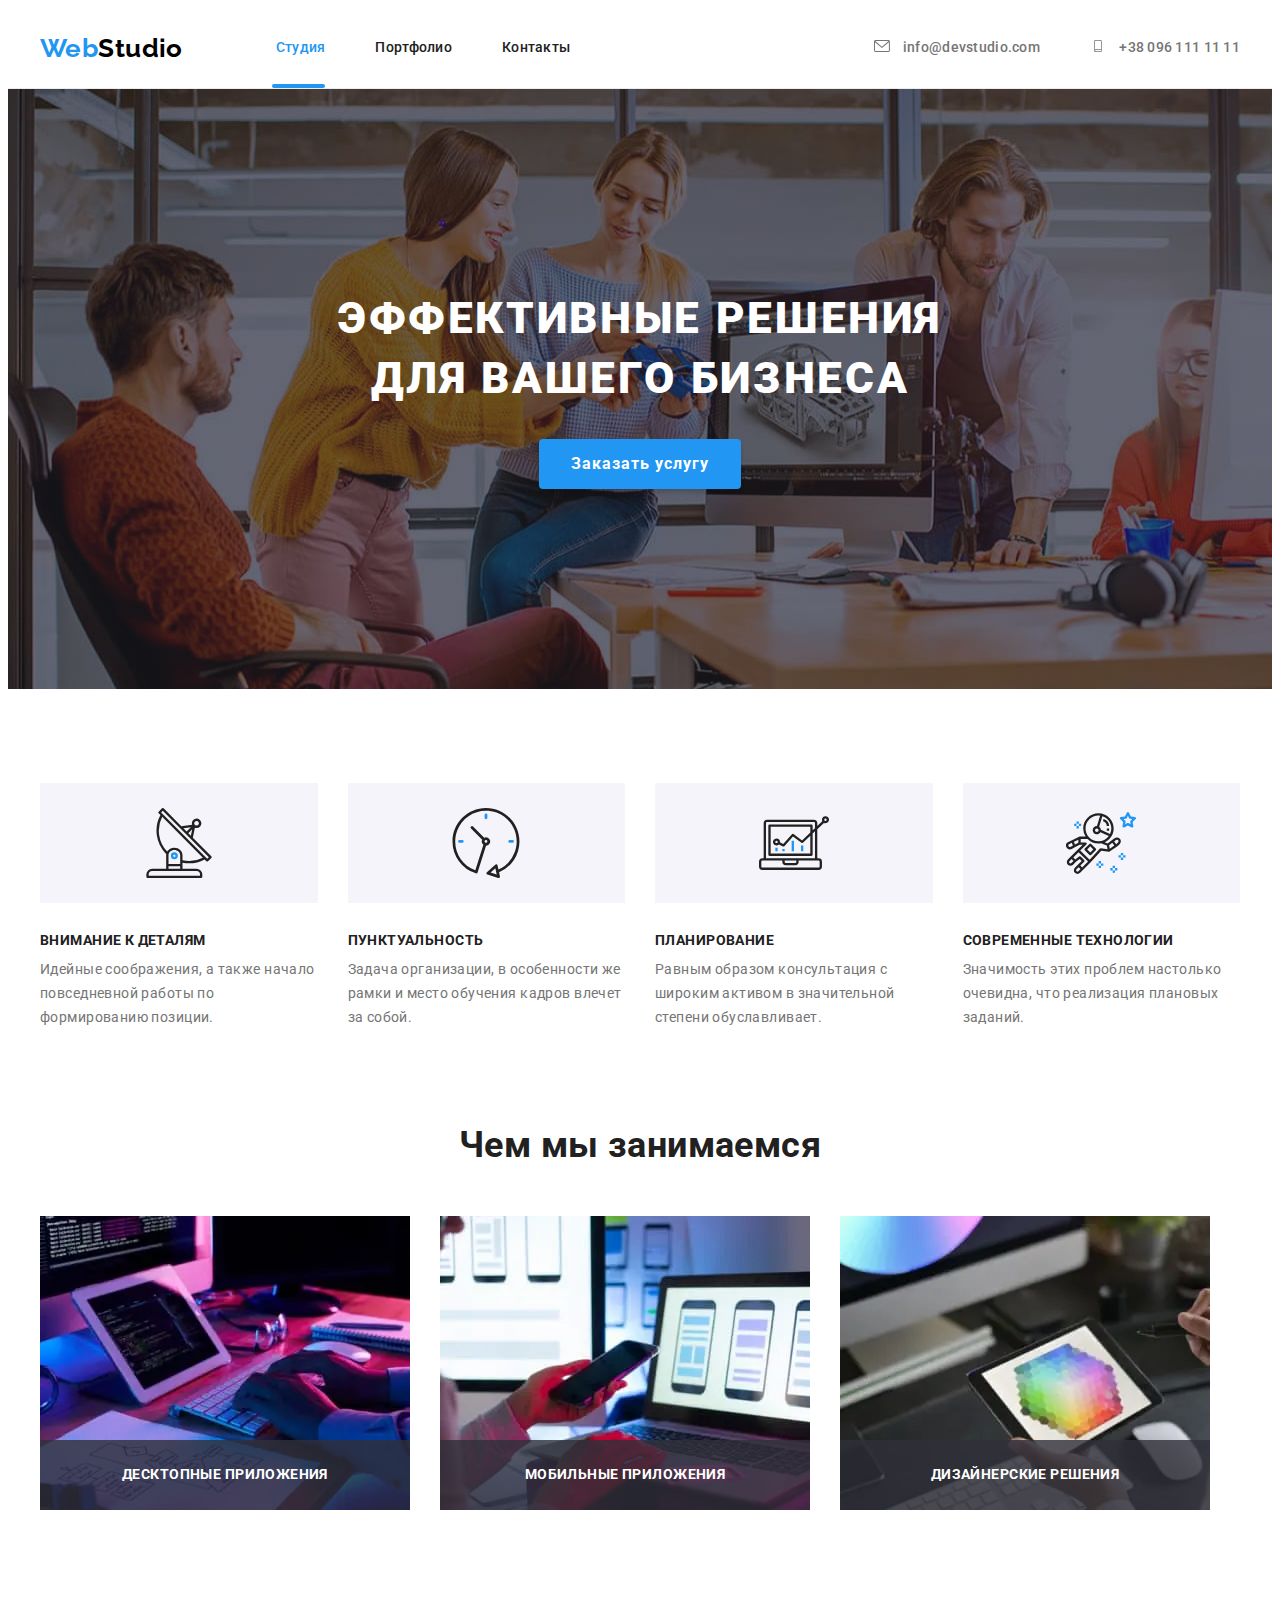
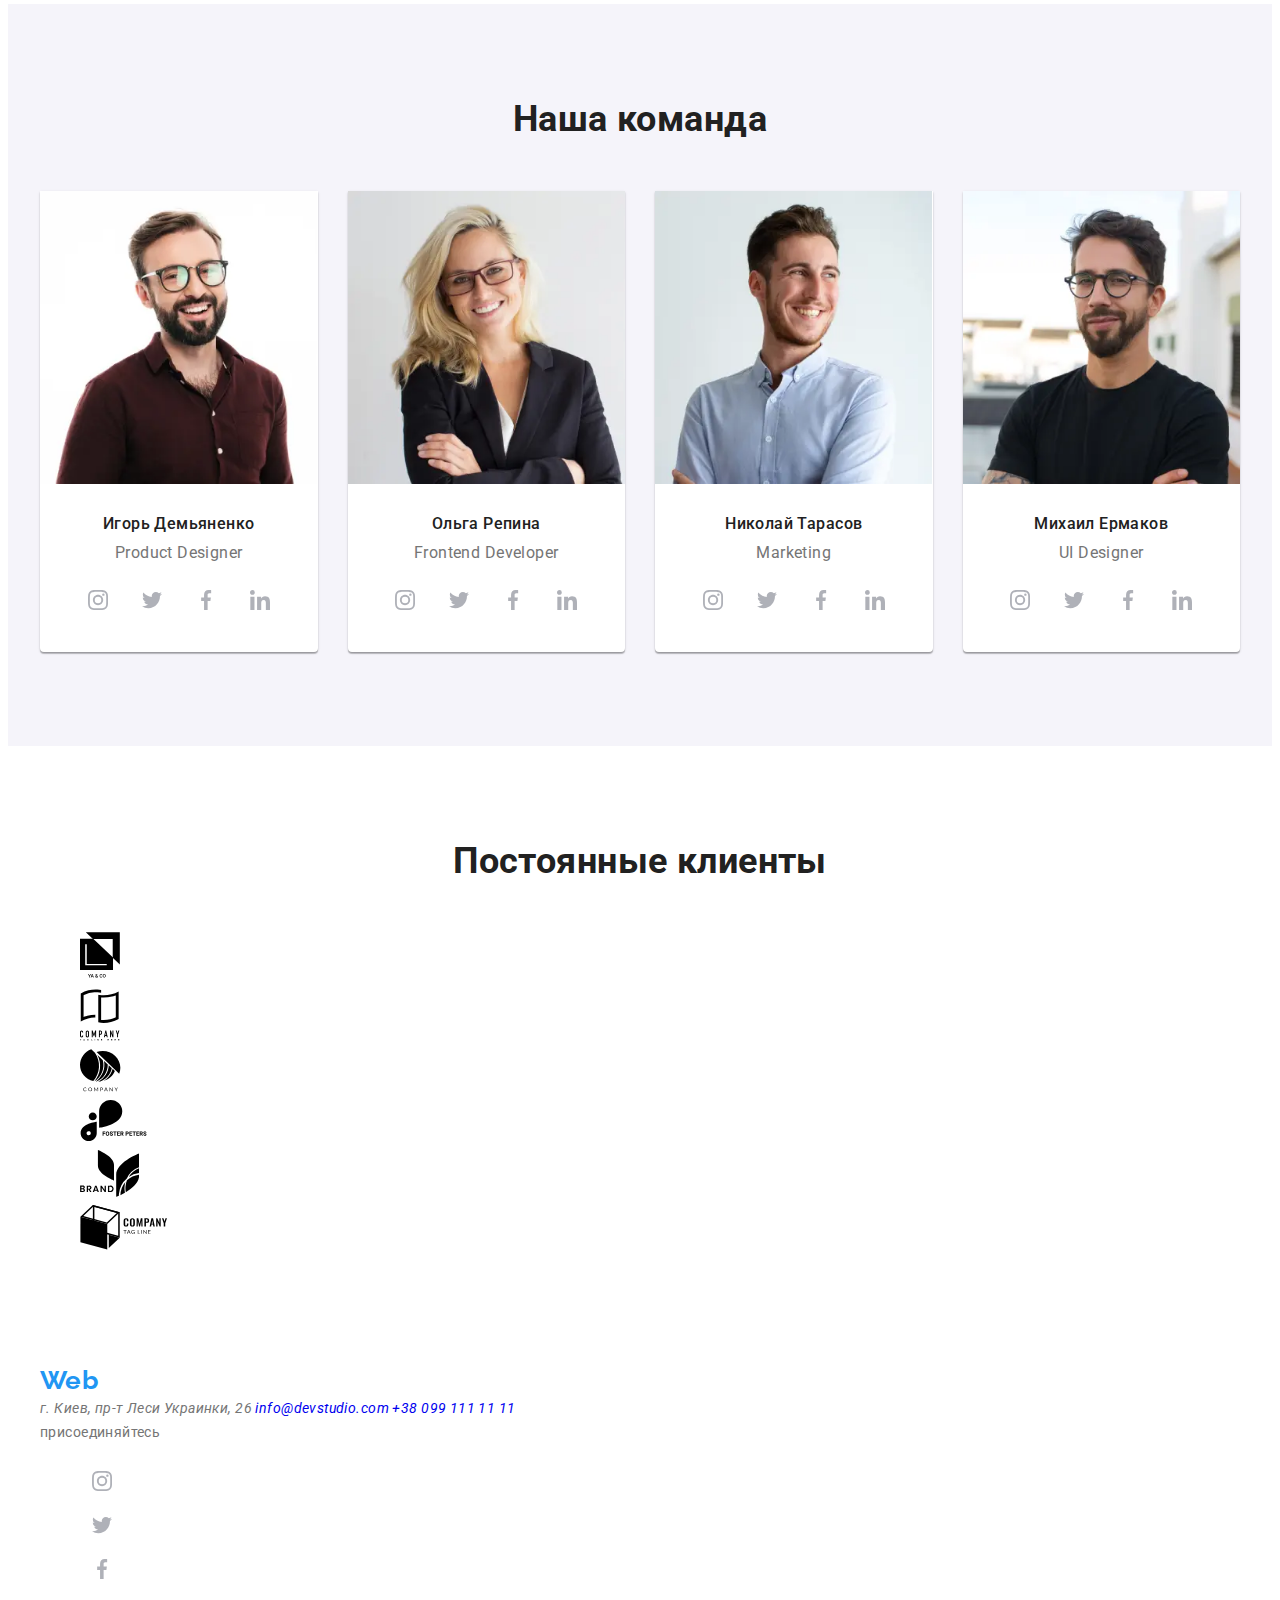
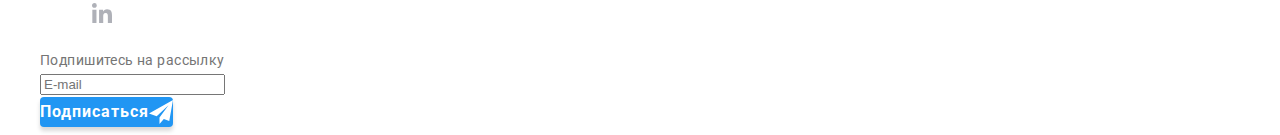
==== commit c9b82c45: "Исправил ошибки в секции "Our Team"" ====
--- a/index.html
+++ b/index.html
@@ -422,6 +422,7 @@
                     ./images/our-team/photo1-900.webp 900w
                   "
                   type="image/webp"
+                  sizes="(min-width: 1200px) 25vw, (min-width: 768px) 50vw, 100vw"
                 />
                 <img
                   srcset="
@@ -432,8 +433,7 @@
                     ./images/our-team/photo1-708.jpg 708w,
                     ./images/our-team/photo1-900.jpg 900w
                   "
-                  type="image/jpeg"
-                  sizes="(min-width: 1440px) 15vw, (min-width: 1200px) 25vw, (min-width: 768px) 50vw, 100vw"
+                  sizes="(min-width: 1200px) 25vw, (min-width: 768px) 50vw, 100vw"
                   src="./images/our-team/photo1-270.jpg"
                   alt="Фото Игоря Демьяненко"
                 />
@@ -497,6 +497,7 @@
                     ./images/our-team/photo2-900.webp 900w
                   "
                   type="image/webp"
+                  sizes="(min-width: 1200px) 25vw, (min-width: 768px) 50vw, 100vw"
                 />
                 <img
                   srcset="
@@ -507,8 +508,7 @@
                     ./images/our-team/photo2-708.jpg 708w,
                     ./images/our-team/photo2-900.jpg 900w
                   "
-                  type="image/jpeg"
-                  sizes="(min-width: 1440px) 15vw, (min-width: 1200px) 25vw, (min-width: 768px) 50vw, 100vw"
+                  sizes="(min-width: 1200px) 25vw, (min-width: 768px) 50vw, 100vw"
                   src="./images/our-team/photo2-270.jpg"
                   alt="Фото Ольги Репиной"
                 />
@@ -572,6 +572,7 @@
                     ./images/our-team/photo3-900.webp 900w
                   "
                   type="image/webp"
+                  sizes="(min-width: 1200px) 25vw, (min-width: 768px) 50vw, 100vw"
                 />
                 <img
                   srcset="
@@ -582,8 +583,7 @@
                     ./images/our-team/photo3-708.jpg 708w,
                     ./images/our-team/photo3-900.jpg 900w
                   "
-                  type="image/jpeg"
-                  sizes="(min-width: 1440px) 15vw, (min-width: 1200px) 25vw, (min-width: 768px) 50vw, 100vw"
+                  sizes="(min-width: 1200px) 25vw, (min-width: 768px) 50vw, 100vw"
                   src="./images/our-team/photo3-270.jpg"
                   alt="Фото Николая Тарасова"
                 />
@@ -647,6 +647,7 @@
                     ./images/our-team/photo4-900.webp 900w
                   "
                   type="image/webp"
+                  sizes="(min-width: 1200px) 25vw, (min-width: 768px) 50vw, 100vw"
                 />
                 <img
                   srcset="
@@ -657,8 +658,7 @@
                     ./images/our-team/photo4-708.jpg 708w,
                     ./images/our-team/photo4-900.jpg 900w
                   "
-                  type="image/jpeg"
-                  sizes="(min-width: 1440px) 15vw, (min-width: 1200px) 25vw, (min-width: 768px) 50vw, 100vw"
+                  sizes="(min-width: 1200px) 25vw, (min-width: 768px) 50vw, 100vw"
                   src="./images/our-team/photo4-270.jpg"
                   alt="Фото Михаила Ермакова"
                 />
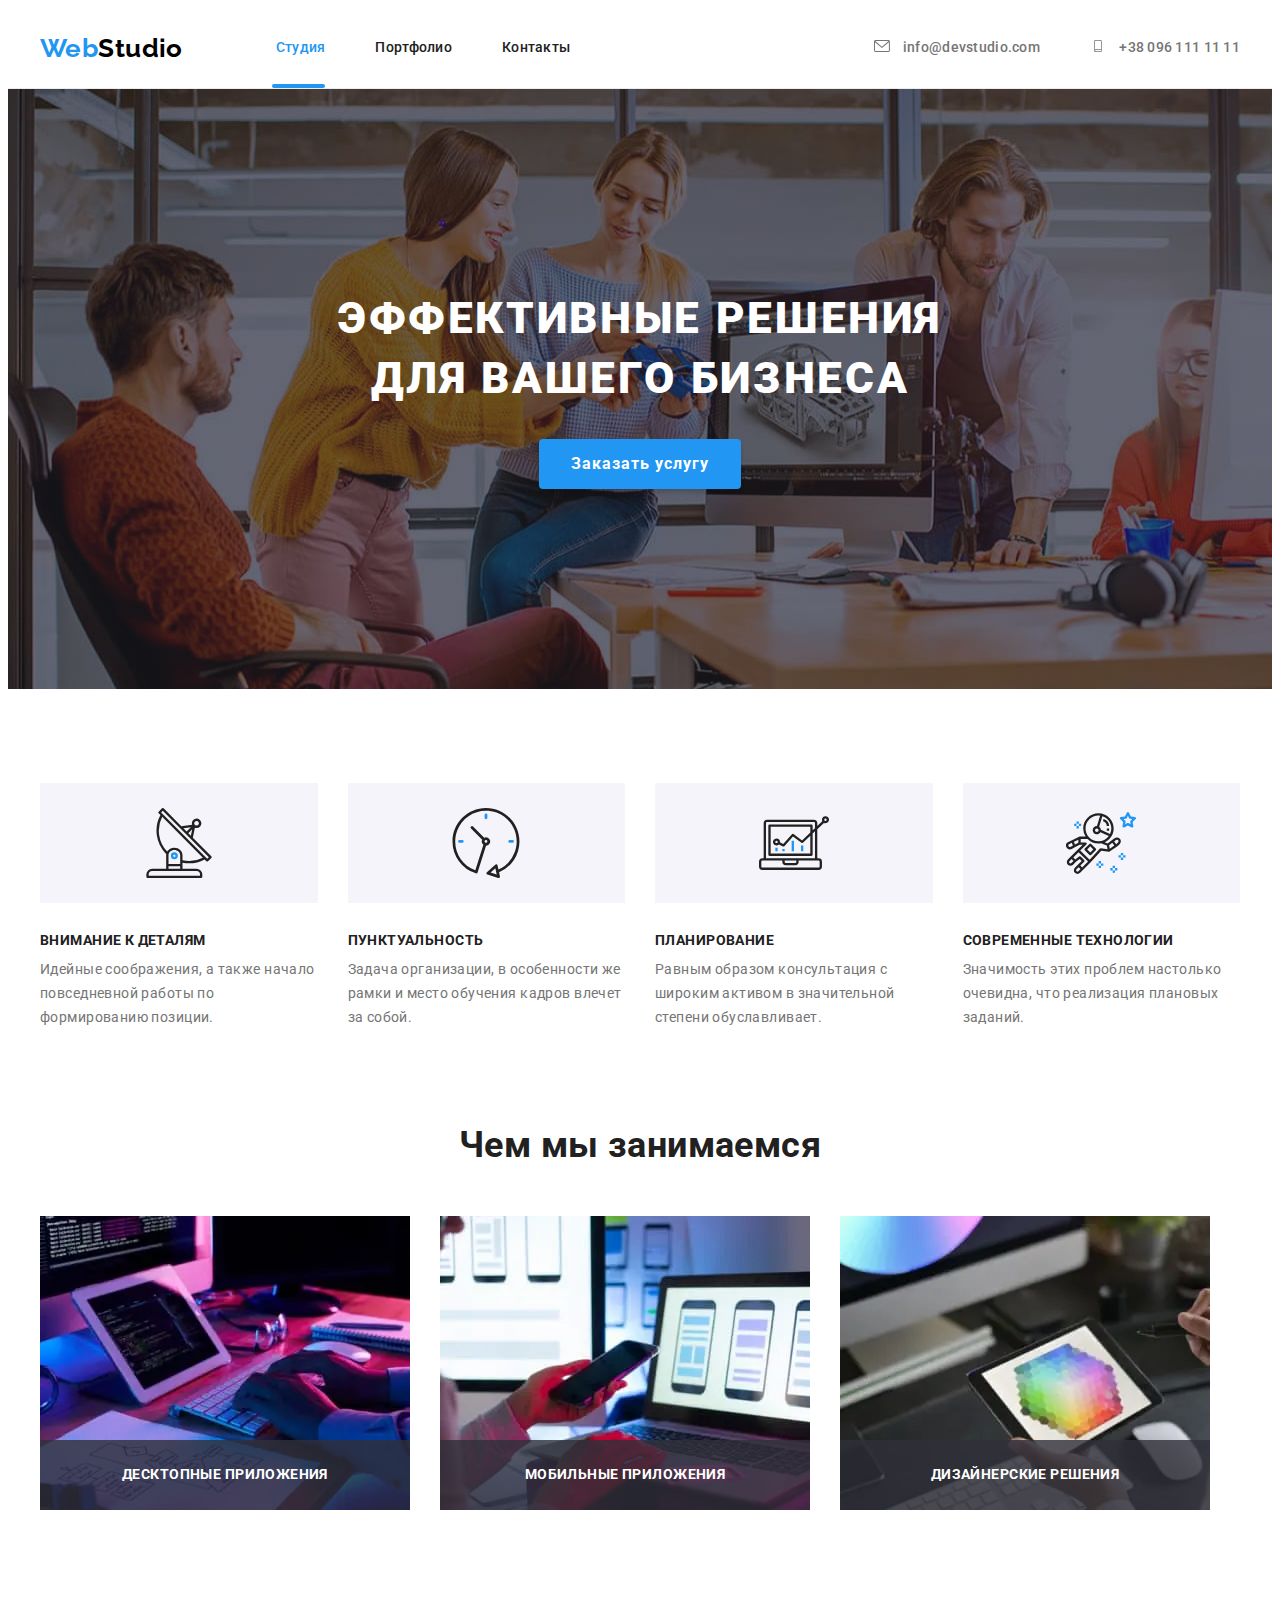
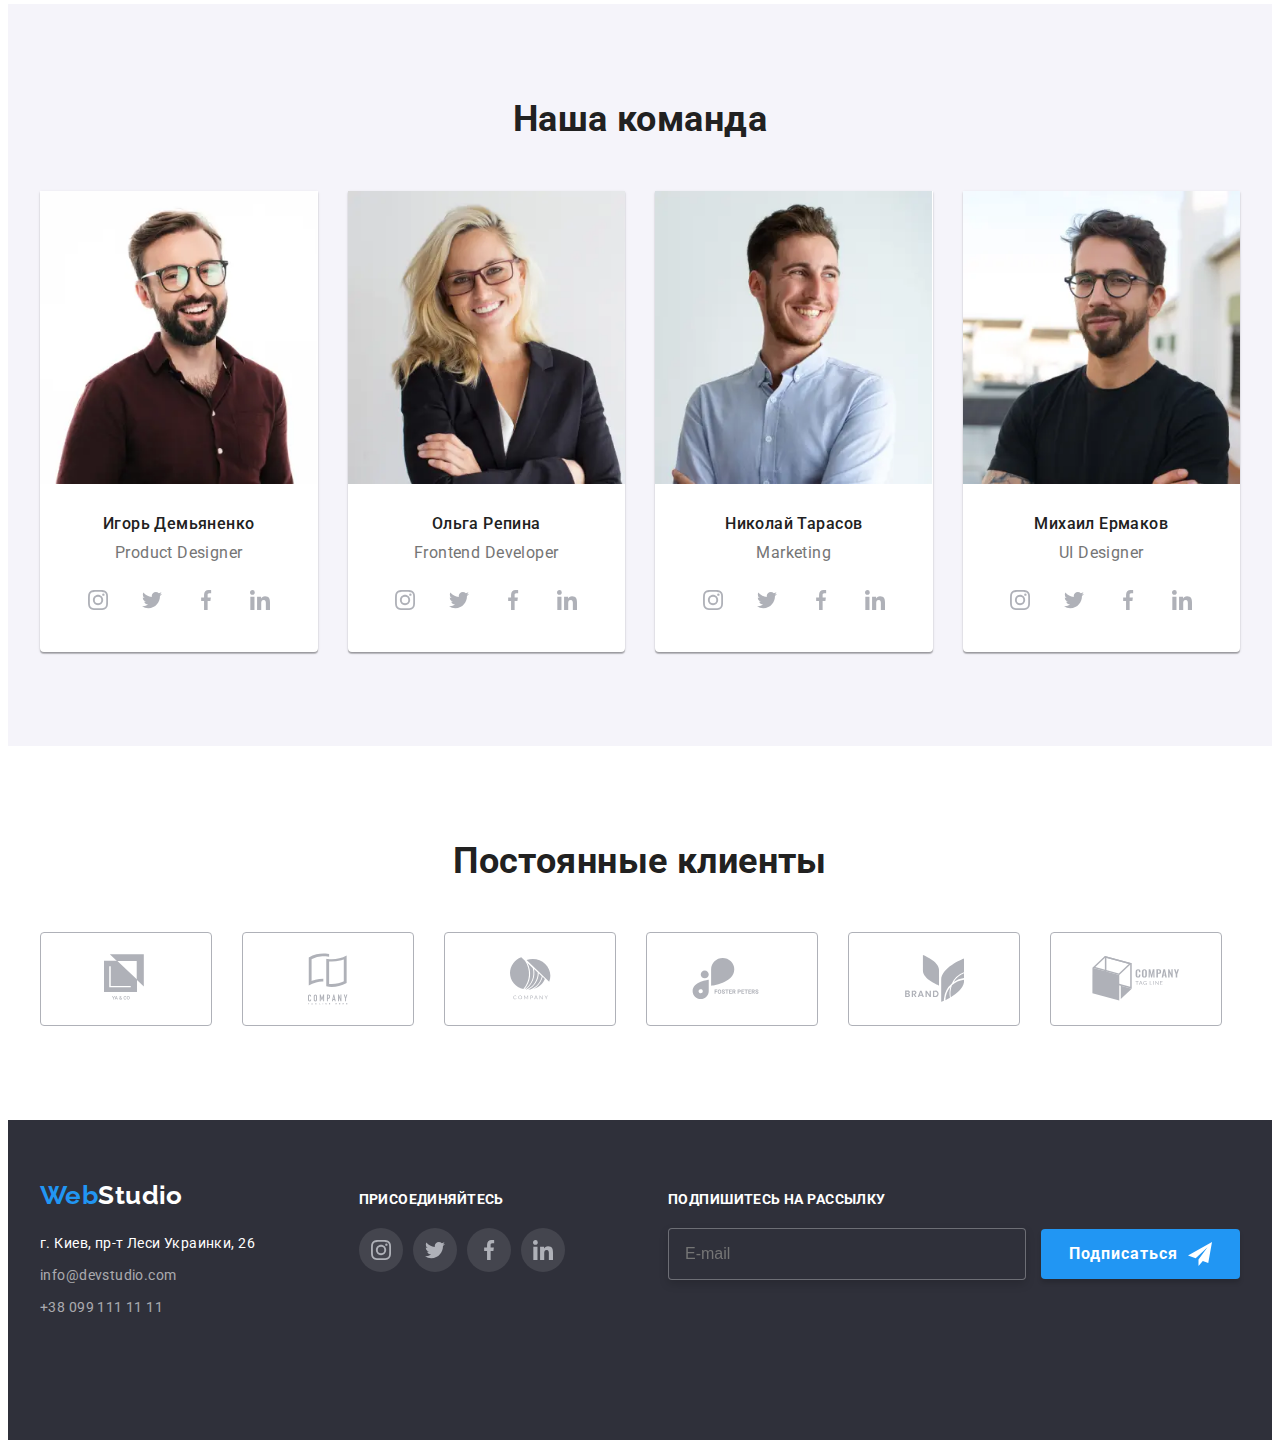
==== commit b6815298: "Оптимизировал изображения" ====
--- a/index.html
+++ b/index.html
@@ -414,26 +414,50 @@
               <picture class="our-team__photo">
                 <source
                   srcset="
-                    ./images/our-team/photo1-270.webp 270w,
-                    ./images/our-team/photo1-354.webp 354w,
-                    ./images/our-team/photo1-450.webp 450w,
-                    ./images/our-team/photo1-540.webp 540w,
-                    ./images/our-team/photo1-708.webp 708w,
-                    ./images/our-team/photo1-900.webp 900w
-                  "
-                  type="image/webp"
-                  sizes="(min-width: 1200px) 25vw, (min-width: 768px) 50vw, 100vw"
+                    ./images/our-team/photo1-450.webp 1x,
+                    ./images/our-team/photo1-900.webp 2x
+                  "
+                  type="image/webp"
+                  media="(max-width: 767px)"
+                />
+                <source
+                  srcset="
+                    ./images/our-team/photo1-354.webp 1x,
+                    ./images/our-team/photo1-708.webp 2x
+                  "
+                  type="image/webp"
+                  media="(min-width: 768px)"
+                />
+                <source
+                  srcset="
+                    ./images/our-team/photo1-270.webp 1x,
+                    ./images/our-team/photo1-540.webp 2x
+                  "
+                  type="image/webp"
+                  media="(min-width: 1200px)"
+                />
+                <source
+                  srcset="
+                    ./images/our-team/photo1-450.jpg 1x,
+                    ./images/our-team/photo1-900.jpg 2x
+                  "
+                  media="(max-width: 767px)"
+                />
+                <source
+                  srcset="
+                    ./images/our-team/photo1-354.jpg 1x,
+                    ./images/our-team/photo1-708.jpg 2x
+                  "
+                  media="(min-width: 768px)"
+                />
+                <source
+                  srcset="
+                    ./images/our-team/photo1-270.jpg 1x,
+                    ./images/our-team/photo1-540.jpg 2x
+                  "
+                  media="(min-width: 1200px)"
                 />
                 <img
-                  srcset="
-                    ./images/our-team/photo1-270.jpg 270w,
-                    ./images/our-team/photo1-354.jpg 354w,
-                    ./images/our-team/photo1-450.jpg 450w,
-                    ./images/our-team/photo1-540.jpg 540w,
-                    ./images/our-team/photo1-708.jpg 708w,
-                    ./images/our-team/photo1-900.jpg 900w
-                  "
-                  sizes="(min-width: 1200px) 25vw, (min-width: 768px) 50vw, 100vw"
                   src="./images/our-team/photo1-270.jpg"
                   alt="Фото Игоря Демьяненко"
                 />
@@ -489,26 +513,50 @@
               <picture class="our-team__photo">
                 <source
                   srcset="
-                    ./images/our-team/photo2-270.webp 270w,
-                    ./images/our-team/photo2-354.webp 354w,
-                    ./images/our-team/photo2-450.webp 450w,
-                    ./images/our-team/photo2-540.webp 540w,
-                    ./images/our-team/photo2-708.webp 708w,
-                    ./images/our-team/photo2-900.webp 900w
-                  "
-                  type="image/webp"
-                  sizes="(min-width: 1200px) 25vw, (min-width: 768px) 50vw, 100vw"
+                    ./images/our-team/photo2-450.webp 1x,
+                    ./images/our-team/photo2-900.webp 2x
+                  "
+                  type="image/webp"
+                  media="(max-width: 767px)"
+                />
+                <source
+                  srcset="
+                    ./images/our-team/photo2-354.webp 1x,
+                    ./images/our-team/photo2-708.webp 2x
+                  "
+                  type="image/webp"
+                  media="(min-width: 768px)"
+                />
+                <source
+                  srcset="
+                    ./images/our-team/photo2-270.webp 1x,
+                    ./images/our-team/photo2-540.webp 2x
+                  "
+                  type="image/webp"
+                  media="(min-width: 1200px)"
+                />
+                <source
+                  srcset="
+                    ./images/our-team/photo2-450.jpg 1x,
+                    ./images/our-team/photo2-900.jpg 2x
+                  "
+                  media="(max-width: 767px)"
+                />
+                <source
+                  srcset="
+                    ./images/our-team/photo2-354.jpg 1x,
+                    ./images/our-team/photo2-708.jpg 2x
+                  "
+                  media="(min-width: 768px)"
+                />
+                <source
+                  srcset="
+                    ./images/our-team/photo2-270.jpg 1x,
+                    ./images/our-team/photo2-540.jpg 2x
+                  "
+                  media="(min-width: 1200px)"
                 />
                 <img
-                  srcset="
-                    ./images/our-team/photo2-270.jpg 270w,
-                    ./images/our-team/photo2-354.jpg 354w,
-                    ./images/our-team/photo2-450.jpg 450w,
-                    ./images/our-team/photo2-540.jpg 540w,
-                    ./images/our-team/photo2-708.jpg 708w,
-                    ./images/our-team/photo2-900.jpg 900w
-                  "
-                  sizes="(min-width: 1200px) 25vw, (min-width: 768px) 50vw, 100vw"
                   src="./images/our-team/photo2-270.jpg"
                   alt="Фото Ольги Репиной"
                 />
@@ -564,26 +612,50 @@
               <picture class="our-team__photo">
                 <source
                   srcset="
-                    ./images/our-team/photo3-270.webp 270w,
-                    ./images/our-team/photo3-354.webp 354w,
-                    ./images/our-team/photo3-450.webp 450w,
-                    ./images/our-team/photo3-540.webp 540w,
-                    ./images/our-team/photo3-708.webp 708w,
-                    ./images/our-team/photo3-900.webp 900w
-                  "
-                  type="image/webp"
-                  sizes="(min-width: 1200px) 25vw, (min-width: 768px) 50vw, 100vw"
+                    ./images/our-team/photo3-450.webp 1x,
+                    ./images/our-team/photo3-900.webp 2x
+                  "
+                  type="image/webp"
+                  media="(max-width: 767px)"
+                />
+                <source
+                  srcset="
+                    ./images/our-team/photo3-354.webp 1x,
+                    ./images/our-team/photo3-708.webp 2x
+                  "
+                  type="image/webp"
+                  media="(min-width: 768px)"
+                />
+                <source
+                  srcset="
+                    ./images/our-team/photo3-270.webp 1x,
+                    ./images/our-team/photo3-540.webp 2x
+                  "
+                  type="image/webp"
+                  media="(min-width: 1200px)"
+                />
+                <source
+                  srcset="
+                    ./images/our-team/photo3-450.jpg 1x,
+                    ./images/our-team/photo3-900.jpg 2x
+                  "
+                  media="(max-width: 767px)"
+                />
+                <source
+                  srcset="
+                    ./images/our-team/photo3-354.jpg 1x,
+                    ./images/our-team/photo3-708.jpg 2x
+                  "
+                  media="(min-width: 768px)"
+                />
+                <source
+                  srcset="
+                    ./images/our-team/photo3-270.jpg 1x,
+                    ./images/our-team/photo3-540.jpg 2x
+                  "
+                  media="(min-width: 1200px)"
                 />
                 <img
-                  srcset="
-                    ./images/our-team/photo3-270.jpg 270w,
-                    ./images/our-team/photo3-354.jpg 354w,
-                    ./images/our-team/photo3-450.jpg 450w,
-                    ./images/our-team/photo3-540.jpg 540w,
-                    ./images/our-team/photo3-708.jpg 708w,
-                    ./images/our-team/photo3-900.jpg 900w
-                  "
-                  sizes="(min-width: 1200px) 25vw, (min-width: 768px) 50vw, 100vw"
                   src="./images/our-team/photo3-270.jpg"
                   alt="Фото Николая Тарасова"
                 />
@@ -639,26 +711,50 @@
               <picture class="our-team__photo">
                 <source
                   srcset="
-                    ./images/our-team/photo4-270.webp 270w,
-                    ./images/our-team/photo4-354.webp 354w,
-                    ./images/our-team/photo4-450.webp 450w,
-                    ./images/our-team/photo4-540.webp 540w,
-                    ./images/our-team/photo4-708.webp 708w,
-                    ./images/our-team/photo4-900.webp 900w
-                  "
-                  type="image/webp"
-                  sizes="(min-width: 1200px) 25vw, (min-width: 768px) 50vw, 100vw"
+                    ./images/our-team/photo4-450.webp 1x,
+                    ./images/our-team/photo4-900.webp 2x
+                  "
+                  type="image/webp"
+                  media="(max-width: 767px)"
+                />
+                <source
+                  srcset="
+                    ./images/our-team/photo4-354.webp 1x,
+                    ./images/our-team/photo4-708.webp 2x
+                  "
+                  type="image/webp"
+                  media="(min-width: 768px)"
+                />
+                <source
+                  srcset="
+                    ./images/our-team/photo4-270.webp 1x,
+                    ./images/our-team/photo4-540.webp 2x
+                  "
+                  type="image/webp"
+                  media="(min-width: 1200px)"
+                />
+                <source
+                  srcset="
+                    ./images/our-team/photo4-450.jpg 1x,
+                    ./images/our-team/photo4-900.jpg 2x
+                  "
+                  media="(max-width: 767px)"
+                />
+                <source
+                  srcset="
+                    ./images/our-team/photo4-354.jpg 1x,
+                    ./images/our-team/photo4-708.jpg 2x
+                  "
+                  media="(min-width: 768px)"
+                />
+                <source
+                  srcset="
+                    ./images/our-team/photo4-270.jpg 1x,
+                    ./images/our-team/photo4-540.jpg 2x
+                  "
+                  media="(min-width: 1200px)"
                 />
                 <img
-                  srcset="
-                    ./images/our-team/photo4-270.jpg 270w,
-                    ./images/our-team/photo4-354.jpg 354w,
-                    ./images/our-team/photo4-450.jpg 450w,
-                    ./images/our-team/photo4-540.jpg 540w,
-                    ./images/our-team/photo4-708.jpg 708w,
-                    ./images/our-team/photo4-900.jpg 900w
-                  "
-                  sizes="(min-width: 1200px) 25vw, (min-width: 768px) 50vw, 100vw"
                   src="./images/our-team/photo4-270.jpg"
                   alt="Фото Михаила Ермакова"
                 />
--- a/css/main.min.css
+++ b/css/main.min.css
@@ -1,2 +1,2 @@
-.navigation,.navigation__list,.navigation__link,.button,.modal__close,.form__policy-agree,.checkbox,.checkbox__icon,.feature__icon,.our-work__box{display:flex;align-items:center}.hero__button,.form__button,.hero,.hero__title{margin-left:auto;margin-right:auto}.body{font-family:"Roboto",sans-serif;font-style:normal;font-weight:normal;font-size:14px;line-height:1.71;letter-spacing:0.03em;color:#757575}.body__container{padding-left:15px;padding-right:15px;margin-left:auto;margin-right:auto}@media screen and (min-width: 480px){.body__container{width:480px}}@media screen and (min-width: 768px){.body__container{width:768px}}@media screen and (min-width: 1200px){.body__container{width:1200px}}a{text-decoration:none}li{list-style:none}img{display:block;max-width:100%;height:auto}button{margin:0;padding:0;font-family:inherit;cursor:pointer;background-color:inherit;border:none}h1,h2,h3,h4,h5,h6,p{margin-top:0;margin-bottom:0}.list{list-style:none;padding-left:0;margin:0}.section{padding-top:60px;padding-bottom:60px}@media screen and (min-width: 1200px){.section{padding-top:94px;padding-bottom:94px}}.section__title{margin-bottom:50px;font-size:36px;line-height:1.17;text-align:center;color:#212121}.visually-hidden{position:absolute;width:1px;height:1px;margin:-1px;border:0;padding:0;white-space:nowrap;clip-path:inset(100%);clip:rect(0 0 0 0);overflow:hidden}.logo{font-family:Raleway, sans-serif;font-style:normal;font-weight:bold;font-size:26px;line-height:1.19}.logo__web{color:#2196f3}.logo--color-black{color:#000}.logo--color-white{color:#fff}.footer .logo{color:#fff}.header{border-bottom:1px solid #ececec}.header__container{display:flex;align-items:center}@media screen and (max-width: 767px){.header__container{padding-top:16px;padding-bottom:16px}}.header-contact-list{margin-left:auto}@media screen and (max-width: 767px){.header-contact-list{display:none}}@media screen and (min-width: 768px){.header-contact-list{display:block}}@media screen and (min-width: 1200px){.header-contact-list{display:flex;text-align:center}}@media screen and (min-width: 768px){.header__logo{margin-right:88px}}@media screen and (min-width: 1200px){.header__logo{margin-right:93px}}@media screen and (min-width: 1200px){.header-contact-list__item+.header-contact-list__item{margin-left:50px}}.header-contact-list__link{padding-top:32px;padding-bottom:32px;font-weight:500;font-size:12px;line-height:1.17;letter-spacing:0.02em;transition:color 250ms cubic-bezier(0.4, 0, 0.2, 1);color:#757575}.header-contact-list__link:hover,.header-contact-list__link:focus{color:#2196f3}@media screen and (min-width: 1200px){.header-contact-list__link{font-size:14px;line-height:1.14}}.header-contact-list__icon{fill:currentColor;transition:fill 250ms cubic-bezier(0.4, 0, 0.2, 1)}@media screen and (min-width: 768px){.header-contact-list__icon{margin-right:8px}}@media screen and (min-width: 768px){.header-contact-list__icon{margin-right:10px}}.navigation__list{margin-left:auto}@media screen and (max-width: 767px){.navigation__list{display:none}}.navigation__item:not(:last-child){margin-right:50px}.navigation__link{padding-top:32px;padding-bottom:32px;font-weight:500;line-height:1.14;letter-spacing:0.02em;color:#212121;transition:color 250ms cubic-bezier(0.4, 0, 0.2, 1)}.navigation__link:hover,.navigation__link:focus{color:#2196f3}.navigation__current-page{position:relative;color:#2196f3;font-weight:500;letter-spacing:0.02em}@media screen and (min-width: 768px){.navigation__current-page::after{content:"";position:absolute;right:0;bottom:0;width:100%;border:2px solid #2196f3;border-radius:2px}}.mobile-menu__container{background-color:#fff}@media screen and (max-width: 767px){.mobile-menu__container{display:none;position:absolute;top:0;left:0;width:100%;height:100%;padding:48px 40px}.mobile-menu__container.is-open{display:block}}@media screen and (min-width: 768px){.mobile-menu__container{display:none}}.mobile-menu__button{position:absolute;top:10px;right:15px;display:inline-flex}@media screen and (min-width: 768px){.mobile-menu__button{display:none}}.mobile-menu__icon:hover,.mobile-menu__icon:focus{fill:#2196f3}.mobile-menu__icon-close{display:none}.mobile-menu__button.is-open .mobile-menu__icon-close{display:block}.mobile-menu__button.is-open .mobile-menu__icon-open{display:none}.mobile-menu__contact-list{margin-top:302px}.mobile-menu__navigation-item:not(:last-child){margin-bottom:32px}.mobile-menu__navigation-link{font-weight:500;font-size:40px;line-height:1.18;letter-spacing:0.02em;color:#212121}.mobile-menu__navigation-link:hover,.mobile-menu__navigation-link:focus{color:#2196f3}.mobile-menu__current-page{color:#2196f3}.mobile-menu__contact-item-tel{margin-bottom:32px}.mobile-menu__contact-tel{font-weight:500;font-size:34px;line-height:1.18;letter-spacing:0.02em;color:#2196f3}.mobile-menu__contact-item-mail{margin-bottom:64px}.mobile-menu__contact-mail{font-weight:500;font-size:24px;line-height:1.17;letter-spacing:0.02em;color:#757575}.mobile-menu__social-link-list{display:flex;padding:0}.mobile-menu__social-link{font-weight:500;font-size:18px;line-height:1.22;letter-spacing:0.02em;color:#2196f3}.mobile-menu__social-link-separator{margin:0 10px}.button{font-weight:bold;font-size:16px;line-height:1.87;text-align:center;letter-spacing:0.06em;border:0;color:#fff;background-color:#2196f3;box-shadow:0px 4px 4px rgba(0,0,0,0.15);border-radius:4px}.hero__button{padding:10px 32px}.form__button{margin-top:30px;padding:10px 55px}.modal__close{position:absolute;top:8px;right:8px;justify-content:center;width:30px;height:30px;border-radius:50%;border:1px solid rgba(0,0,0,0.1);transition:fill 250ms cubic-bezier(0.4, 0, 0.2, 1)}.modal__close:hover{fill:#2196f3}.hero{padding-top:118px;padding-bottom:118px;max-width:1600px;background-color:#c4c4c4;background-image:linear-gradient(to right, rgba(47,48,58,0.4), rgba(47,48,58,0.4)),url(../images/hero/main-bg-mobile.jpg);background-size:cover}@media screen and (min-device-pixel-ratio: 2), (-webkit-min-device-pixel-ratio: 2), (min-resolution: 192dpi), (min-resolution: 2dppx){.hero{background-image:linear-gradient(to right, rgba(47,48,58,0.4), rgba(47,48,58,0.4)),url(../images/hero/main-bg-mobile@2x.jpg)}}@media screen and (min-width: 489px){.hero{background-image:linear-gradient(to right, rgba(47,48,58,0.4), rgba(47,48,58,0.4)),url(../images/hero/main-bg-tablet.jpg)}}@media screen and (min-width: 489px) and (min-device-pixel-ratio: 2), screen and (min-width: 489px) and (-webkit-min-device-pixel-ratio: 2), screen and (min-width: 489px) and (min-resolution: 192dpi), screen and (min-width: 489px) and (min-resolution: 2dppx){.hero{background-image:linear-gradient(to right, rgba(47,48,58,0.4), rgba(47,48,58,0.4)),url(../images/hero/main-bg-tablet@2x.jpg)}}@media screen and (min-width: 769px){.hero{padding-top:200px;padding-bottom:200px;background-image:linear-gradient(to right, rgba(47,48,58,0.4), rgba(47,48,58,0.4)),url(../images/hero/main-bg-desktop.jpg)}}@media screen and (min-width: 769px) and (min-device-pixel-ratio: 2), screen and (min-width: 769px) and (-webkit-min-device-pixel-ratio: 2), screen and (min-width: 769px) and (min-resolution: 192dpi), screen and (min-width: 769px) and (min-resolution: 2dppx){.hero{background-image:linear-gradient(to right, rgba(47,48,58,0.4), rgba(47,48,58,0.4)),url(../images/hero/main-bg-desktop@2x.jpg)}}.hero__title{margin-top:0;margin-bottom:30px;font-weight:900;font-size:26px;line-height:1.62;text-align:center;letter-spacing:0.06em;text-transform:uppercase;color:#fff}@media screen and (min-width: 1200px){.hero__title{font-size:44px;line-height:1.36}}.backdrop{position:fixed;top:0;left:0;width:100%;height:100%;background-color:rgba(0,0,0,0.2);opacity:1;transition:opacity 250ms cubic-bezier(0.4, 0, 0.2, 1),visibility 250ms cubic-bezier(0.4, 0, 0.2, 1)}.backdrop.is-hidden{opacity:0;pointer-events:none;visibility:hidden}.backdrop.is-hidden .modal{transform:translate(-50%, -50%) scale(0.9);transition:transform 250ms cubic-bezier(0.4, 0, 0.2, 1)}.modal{position:absolute;top:50%;left:50%;width:100%;padding:40px;border-radius:4px;background-color:#fff;box-shadow:0px 1px 3px rgba(0,0,0,0.12),0px 1px 1px rgba(0,0,0,0.14),0px 2px 1px rgba(0,0,0,0.2);transform:translate(-50%, -50%) scale(1);transition:transform 250ms cubic-bezier(0.4, 0, 0.2, 1)}@media screen and (min-width: 480px){.modal{width:450px;height:609px}}.modal__title{font-weight:bold;font-size:20px;line-height:1.15;text-align:center;letter-spacing:0.03em;color:#212121}.form{margin-top:30px;margin-bottom:20px}.form__field{position:relative;display:block}.form__label{position:absolute;top:-18px;left:0;font-size:12px;line-height:1.17;letter-spacing:0.01em}.form__input{width:100%;margin:0 0 28px 0;padding:11px 12px 11px 42px;border:1px solid rgba(33,33,33,0.2);box-sizing:border-box;border-radius:4px;outline:0;transition:border-color 250ms cubic-bezier(0.4, 0, 0.2, 1)}.form__input:focus{border-color:#2196f3}.form__icon{position:absolute;top:11px;left:12px;transition:fill 250ms cubic-bezier(0.4, 0, 0.2, 1)}.form__input:focus+.form__icon{fill:#2196f3}.form__comment{padding:12px 16px;margin-bottom:20px;width:100%;height:120px;resize:none;border:1px solid rgba(33,33,33,0.2);box-sizing:border-box;border-radius:4px;outline:0;transition:border-color 250ms cubic-bezier(0.4, 0, 0.2, 1)}.form__comment:focus{border-color:#2196f3}.form__comment::placeholder{font-size:14px;line-height:1.14;letter-spacing:0.01em;color:rgba(117,117,117,0.5)}.checkbox{-webkit-appearance:none;-moz-appearance:none;appearance:none;position:absolute;justify-content:center}.checkbox__icon{position:absolute;width:16px;height:15px;border:2px solid #212121;border-radius:2px;box-sizing:border-box;box-shadow:0px 4px 4px rgba(0,0,0,0.25);transition:background-color 250ms cubic-bezier(0.4, 0, 0.2, 1);transition:border 250ms cubic-bezier(0.4, 0, 0.2, 1)}.checkbox:checked+.checkbox__icon{background-color:#2196f3;border:0}.checkbox__text{margin-left:24px;font-size:12px;line-height:1.17;letter-spacing:0.03em}.checkbox__link{text-decoration-line:underline;color:#2196f3}@media screen and (min-width: 768px){.feature__list{display:flex;flex-wrap:wrap;margin:-15px}}@media screen and (min-width: 768px){.feature__item{width:calc((100% - 60px) / 2);margin:15px}}@media screen and (min-width: 1200px){.feature__item{width:calc((100% - 120px) / 4)}}@media screen and (max-width: 767px){.feature__item:not(:last-child){margin-bottom:30px}}.feature__title{margin-bottom:10px;font-size:14px;line-height:1.14;text-transform:uppercase;color:#212121}@media screen and (max-width: 767px){.feature__title{text-align:center}}.feature__icon{height:120px;margin-bottom:30px;justify-content:center;background-color:#f5f4fa}.our-work{padding-top:0}@media screen and (max-width: 1199px){.our-work{display:none}}.our-work__list{display:flex;margin:-15px}.our-work__item{position:relative;margin:15px;width:370px}.our-work__box{position:absolute;bottom:0;justify-content:center;width:100%;height:70px;background:rgba(47,48,58,0.8)}.our-work__title{font-weight:bold;font-size:14px;line-height:1.14;text-transform:uppercase;color:#fff}.our-team{background-color:#f5f4fa}.our-team__member-description{padding:30px}@media screen and (min-width: 768px){.our-team__list{display:flex;flex-wrap:wrap;margin:-15px}}.our-team__item{background-color:#fff;box-shadow:0px 1px 3px rgba(0,0,0,0.12),0px 1px 1px rgba(0,0,0,0.14),0px 2px 1px rgba(0,0,0,0.2);border-radius:0px 0px 4px 4px}@media screen and (max-width: 767px){.our-team__item:not(:last-child){margin-bottom:30px}}@media screen and (min-width: 768px){.our-team__item{margin:15px;flex-basis:calc((100% - 4 * 15px) / 2)}}@media screen and (min-width: 1200px){.our-team__item{flex-basis:calc((100% - 8 * 15px) / 4)}}.our-team__member-name{margin-bottom:10px;font-weight:500;font-size:16px;line-height:1.19;text-align:center;color:#212121}.our-team__member-position{margin-bottom:16px;font-size:16px;line-height:1.19;text-align:center}.social-link{display:flex;justify-content:center;align-items:center;width:44px;height:44px;border-radius:50%;transition:background-color 250ms cubic-bezier(0.4, 0, 0.2, 1)}.social-link:hover,.social-link:focus{background-color:#2196f3}.social-link__icon{fill:#afb1b8;transition:fill 250ms cubic-bezier(0.4, 0, 0.2, 1)}.social-link:hover .social-link__icon,.social-link:focus .social-link__icon{fill:#fff}.our-team__social-links{padding:0;display:flex;justify-content:center}.our-team__social-link:not(:last-child){margin-right:10px}.footer-social-link{background-color:rgba(255,255,255,0.1)}
+.navigation,.navigation__list,.navigation__link,.button,.modal__close,.form__policy-agree,.checkbox,.checkbox__icon,.feature__icon,.our-work__box,.regular-clients__link{display:flex;align-items:center}.hero__button,.form__button,.hero,.hero__title{margin-left:auto;margin-right:auto}.body{font-family:"Roboto",sans-serif;font-style:normal;font-weight:normal;font-size:14px;line-height:1.71;letter-spacing:0.03em;color:#757575}.body__container{padding-left:15px;padding-right:15px;margin-left:auto;margin-right:auto}@media screen and (min-width: 480px){.body__container{width:480px}}@media screen and (min-width: 768px){.body__container{width:768px}}@media screen and (min-width: 1200px){.body__container{width:1200px}}a{text-decoration:none}li{list-style:none}img{display:block;max-width:100%;height:auto}button{margin:0;padding:0;font-family:inherit;cursor:pointer;background-color:inherit;border:none}h1,h2,h3,h4,h5,h6,p{margin-top:0;margin-bottom:0}.list{list-style:none;padding-left:0;margin:0}.section{padding-top:60px;padding-bottom:60px}@media screen and (min-width: 1200px){.section{padding-top:94px;padding-bottom:94px}}.section__title{margin-bottom:50px;font-size:36px;line-height:1.17;text-align:center;color:#212121}.visually-hidden{position:absolute;width:1px;height:1px;margin:-1px;border:0;padding:0;white-space:nowrap;clip-path:inset(100%);clip:rect(0 0 0 0);overflow:hidden}.logo{font-family:Raleway, sans-serif;font-style:normal;font-weight:bold;font-size:26px;line-height:1.19}.logo__web{color:#2196f3}.logo--color-black{color:#000}.logo--color-white{color:#fff}.footer .logo{color:#fff}.header{border-bottom:1px solid #ececec}.header__container{display:flex;align-items:center}@media screen and (max-width: 767px){.header__container{padding-top:16px;padding-bottom:16px}}.header-contact-list{margin-left:auto}@media screen and (max-width: 767px){.header-contact-list{display:none}}@media screen and (min-width: 768px){.header-contact-list{display:block}}@media screen and (min-width: 1200px){.header-contact-list{display:flex;text-align:center}}@media screen and (min-width: 768px){.header__logo{margin-right:88px}}@media screen and (min-width: 1200px){.header__logo{margin-right:93px}}@media screen and (min-width: 1200px){.header-contact-list__item+.header-contact-list__item{margin-left:50px}}.header-contact-list__link{padding-top:32px;padding-bottom:32px;font-weight:500;font-size:12px;line-height:1.17;letter-spacing:0.02em;transition:color 250ms cubic-bezier(0.4, 0, 0.2, 1);color:#757575}.header-contact-list__link:hover,.header-contact-list__link:focus{color:#2196f3}@media screen and (min-width: 1200px){.header-contact-list__link{font-size:14px;line-height:1.14}}.header-contact-list__icon{fill:currentColor;transition:fill 250ms cubic-bezier(0.4, 0, 0.2, 1)}@media screen and (min-width: 768px){.header-contact-list__icon{margin-right:8px}}@media screen and (min-width: 768px){.header-contact-list__icon{margin-right:10px}}.navigation__list{margin-left:auto}@media screen and (max-width: 767px){.navigation__list{display:none}}.navigation__item:not(:last-child){margin-right:50px}.navigation__link{padding-top:32px;padding-bottom:32px;font-weight:500;line-height:1.14;letter-spacing:0.02em;color:#212121;transition:color 250ms cubic-bezier(0.4, 0, 0.2, 1)}.navigation__link:hover,.navigation__link:focus{color:#2196f3}.navigation__current-page{position:relative;color:#2196f3;font-weight:500;letter-spacing:0.02em}@media screen and (min-width: 768px){.navigation__current-page::after{content:"";position:absolute;right:0;bottom:0;width:100%;border:2px solid #2196f3;border-radius:2px}}.mobile-menu__container{background-color:#fff}@media screen and (max-width: 767px){.mobile-menu__container{display:none;position:absolute;top:0;left:0;width:100%;height:100%;padding:48px 40px}.mobile-menu__container.is-open{display:block}}@media screen and (min-width: 768px){.mobile-menu__container{display:none}}.mobile-menu__button{position:absolute;top:10px;right:15px;display:inline-flex}@media screen and (min-width: 768px){.mobile-menu__button{display:none}}.mobile-menu__icon:hover,.mobile-menu__icon:focus{fill:#2196f3}.mobile-menu__icon-close{display:none}.mobile-menu__button.is-open .mobile-menu__icon-close{display:block}.mobile-menu__button.is-open .mobile-menu__icon-open{display:none}.mobile-menu__contact-list{margin-top:302px}.mobile-menu__navigation-item:not(:last-child){margin-bottom:32px}.mobile-menu__navigation-link{font-weight:500;font-size:40px;line-height:1.18;letter-spacing:0.02em;color:#212121}.mobile-menu__navigation-link:hover,.mobile-menu__navigation-link:focus{color:#2196f3}.mobile-menu__current-page{color:#2196f3}.mobile-menu__contact-item-tel{margin-bottom:32px}.mobile-menu__contact-tel{font-weight:500;font-size:34px;line-height:1.18;letter-spacing:0.02em;color:#2196f3}.mobile-menu__contact-item-mail{margin-bottom:64px}.mobile-menu__contact-mail{font-weight:500;font-size:24px;line-height:1.17;letter-spacing:0.02em;color:#757575}.mobile-menu__social-link-list{display:flex;padding:0}.mobile-menu__social-link{font-weight:500;font-size:18px;line-height:1.22;letter-spacing:0.02em;color:#2196f3}.mobile-menu__social-link-separator{margin:0 10px}.button{font-weight:bold;font-size:16px;line-height:1.87;text-align:center;letter-spacing:0.06em;border:0;color:#fff;background-color:#2196f3;box-shadow:0px 4px 4px rgba(0,0,0,0.15);border-radius:4px}.hero__button{padding:10px 32px}.form__button{margin-top:30px;padding:10px 55px}.modal__close{position:absolute;top:8px;right:8px;justify-content:center;width:30px;height:30px;border-radius:50%;border:1px solid rgba(0,0,0,0.1);transition:fill 250ms cubic-bezier(0.4, 0, 0.2, 1)}.modal__close:hover{fill:#2196f3}.hero{padding-top:118px;padding-bottom:118px;max-width:1600px;background-color:#c4c4c4;background-image:linear-gradient(to right, rgba(47,48,58,0.4), rgba(47,48,58,0.4)),url(../images/hero/main-bg-mobile.jpg);background-size:cover}@media screen and (min-device-pixel-ratio: 2), (-webkit-min-device-pixel-ratio: 2), (min-resolution: 192dpi), (min-resolution: 2dppx){.hero{background-image:linear-gradient(to right, rgba(47,48,58,0.4), rgba(47,48,58,0.4)),url(../images/hero/main-bg-mobile@2x.jpg)}}@media screen and (min-width: 489px){.hero{background-image:linear-gradient(to right, rgba(47,48,58,0.4), rgba(47,48,58,0.4)),url(../images/hero/main-bg-tablet.jpg)}}@media screen and (min-width: 489px) and (min-device-pixel-ratio: 2), screen and (min-width: 489px) and (-webkit-min-device-pixel-ratio: 2), screen and (min-width: 489px) and (min-resolution: 192dpi), screen and (min-width: 489px) and (min-resolution: 2dppx){.hero{background-image:linear-gradient(to right, rgba(47,48,58,0.4), rgba(47,48,58,0.4)),url(../images/hero/main-bg-tablet@2x.jpg)}}@media screen and (min-width: 769px){.hero{padding-top:200px;padding-bottom:200px;background-image:linear-gradient(to right, rgba(47,48,58,0.4), rgba(47,48,58,0.4)),url(../images/hero/main-bg-desktop.jpg)}}@media screen and (min-width: 769px) and (min-device-pixel-ratio: 2), screen and (min-width: 769px) and (-webkit-min-device-pixel-ratio: 2), screen and (min-width: 769px) and (min-resolution: 192dpi), screen and (min-width: 769px) and (min-resolution: 2dppx){.hero{background-image:linear-gradient(to right, rgba(47,48,58,0.4), rgba(47,48,58,0.4)),url(../images/hero/main-bg-desktop@2x.jpg)}}.hero__title{margin-top:0;margin-bottom:30px;font-weight:900;font-size:26px;line-height:1.62;text-align:center;letter-spacing:0.06em;text-transform:uppercase;color:#fff}@media screen and (min-width: 1200px){.hero__title{font-size:44px;line-height:1.36}}.backdrop{position:fixed;top:0;left:0;width:100%;height:100%;background-color:rgba(0,0,0,0.2);opacity:1;transition:opacity 250ms cubic-bezier(0.4, 0, 0.2, 1),visibility 250ms cubic-bezier(0.4, 0, 0.2, 1)}.backdrop.is-hidden{opacity:0;pointer-events:none;visibility:hidden}.backdrop.is-hidden .modal{transform:translate(-50%, -50%) scale(0.9);transition:transform 250ms cubic-bezier(0.4, 0, 0.2, 1)}.modal{position:absolute;top:50%;left:50%;width:100%;padding:40px;border-radius:4px;background-color:#fff;box-shadow:0px 1px 3px rgba(0,0,0,0.12),0px 1px 1px rgba(0,0,0,0.14),0px 2px 1px rgba(0,0,0,0.2);transform:translate(-50%, -50%) scale(1);transition:transform 250ms cubic-bezier(0.4, 0, 0.2, 1)}@media screen and (min-width: 480px){.modal{width:450px;height:609px}}.modal__title{font-weight:bold;font-size:20px;line-height:1.15;text-align:center;letter-spacing:0.03em;color:#212121}.form{margin-top:30px;margin-bottom:20px}.form__field{position:relative;display:block}.form__label{position:absolute;top:-18px;left:0;font-size:12px;line-height:1.17;letter-spacing:0.01em}.form__input{width:100%;margin:0 0 28px 0;padding:11px 12px 11px 42px;border:1px solid rgba(33,33,33,0.2);box-sizing:border-box;border-radius:4px;outline:0;transition:border-color 250ms cubic-bezier(0.4, 0, 0.2, 1)}.form__input:focus{border-color:#2196f3}.form__icon{position:absolute;top:11px;left:12px;transition:fill 250ms cubic-bezier(0.4, 0, 0.2, 1)}.form__input:focus+.form__icon{fill:#2196f3}.form__comment{padding:12px 16px;margin-bottom:20px;width:100%;height:120px;resize:none;border:1px solid rgba(33,33,33,0.2);box-sizing:border-box;border-radius:4px;outline:0;transition:border-color 250ms cubic-bezier(0.4, 0, 0.2, 1)}.form__comment:focus{border-color:#2196f3}.form__comment::placeholder{font-size:14px;line-height:1.14;letter-spacing:0.01em;color:rgba(117,117,117,0.5)}.checkbox{-webkit-appearance:none;-moz-appearance:none;appearance:none;position:absolute;justify-content:center}.checkbox__icon{position:absolute;width:16px;height:15px;border:2px solid #212121;border-radius:2px;box-sizing:border-box;box-shadow:0px 4px 4px rgba(0,0,0,0.25);transition:background-color 250ms cubic-bezier(0.4, 0, 0.2, 1);transition:border 250ms cubic-bezier(0.4, 0, 0.2, 1)}.checkbox:checked+.checkbox__icon{background-color:#2196f3;border:0}.checkbox__text{margin-left:24px;font-size:12px;line-height:1.17;letter-spacing:0.03em}.checkbox__link{text-decoration-line:underline;color:#2196f3}@media screen and (min-width: 768px){.feature__list{display:flex;flex-wrap:wrap;margin:-15px}}@media screen and (min-width: 768px){.feature__item{width:calc((100% - 60px) / 2);margin:15px}}@media screen and (min-width: 1200px){.feature__item{width:calc((100% - 120px) / 4)}}@media screen and (max-width: 767px){.feature__item:not(:last-child){margin-bottom:30px}}.feature__title{margin-bottom:10px;font-size:14px;line-height:1.14;text-transform:uppercase;color:#212121}@media screen and (max-width: 767px){.feature__title{text-align:center}}.feature__icon{height:120px;margin-bottom:30px;justify-content:center;background-color:#f5f4fa}.our-work{padding-top:0}@media screen and (max-width: 1199px){.our-work{display:none}}.our-work__list{display:flex;margin:-15px}.our-work__item{position:relative;margin:15px;width:370px}.our-work__box{position:absolute;bottom:0;justify-content:center;width:100%;height:70px;background:rgba(47,48,58,0.8)}.our-work__title{font-weight:bold;font-size:14px;line-height:1.14;text-transform:uppercase;color:#fff}.our-team{background-color:#f5f4fa}.our-team__member-description{padding:30px}@media screen and (min-width: 768px){.our-team__list{display:flex;flex-wrap:wrap;margin:-15px}}.our-team__item{background-color:#fff;box-shadow:0px 1px 3px rgba(0,0,0,0.12),0px 1px 1px rgba(0,0,0,0.14),0px 2px 1px rgba(0,0,0,0.2);border-radius:0px 0px 4px 4px}@media screen and (max-width: 767px){.our-team__item:not(:last-child){margin-bottom:30px}}@media screen and (min-width: 768px){.our-team__item{margin:15px;flex-basis:calc((100% - 4 * 15px) / 2)}}@media screen and (min-width: 1200px){.our-team__item{flex-basis:calc((100% - 8 * 15px) / 4)}}.our-team__member-name{margin-bottom:10px;font-weight:500;font-size:16px;line-height:1.19;text-align:center;color:#212121}.our-team__member-position{margin-bottom:16px;font-size:16px;line-height:1.19;text-align:center}.social-link{display:flex;justify-content:center;align-items:center;width:44px;height:44px;border-radius:50%;transition:background-color 250ms cubic-bezier(0.4, 0, 0.2, 1)}.social-link:hover,.social-link:focus{background-color:#2196f3}.social-link__icon{fill:#afb1b8;transition:fill 250ms cubic-bezier(0.4, 0, 0.2, 1)}.social-link:hover .social-link__icon,.social-link:focus .social-link__icon{fill:#fff}.our-team__social-links{padding:0;display:flex;justify-content:center}.our-team__social-link:not(:last-child){margin-right:10px}.footer-social-link{background-color:rgba(255,255,255,0.1)}.regular-clients__list{display:flex;flex-wrap:wrap;padding:0;margin:-15px}.regular-clients__item{margin:15px}.regular-clients__link{justify-content:center;width:210px;height:92px;border:1px solid #afb1b8;border-radius:4px;transition:border-color 250ms cubic-bezier(0.4, 0, 0.2, 1)}.regular-clients__link:hover,.regular-clients__link:focus{border-color:#2196f3}@media screen and (min-width: 768px){.regular-clients__link{width:226px}}@media screen and (min-width: 1200px){.regular-clients__link{width:170px}}.regular-clients__icon{fill:#afb1b8;transition:fill 250ms cubic-bezier(0.4, 0, 0.2, 1)}.regular-clients__link:hover .regular-clients__icon,.regular-clients__link:focus .regular-clients__icon{fill:#2196f3}.footer{padding-top:60px;padding-bottom:60px;background-color:#2f303a}.footer-contacts:hover,.footer-contacts:focus{color:#2196f3}.address{align-items:center;margin-top:20px;margin-bottom:60px;font-style:normal;color:#fff}.address__contacts{display:block;margin-top:8px;color:rgba(255,255,255,0.6);transition:color 250ms cubic-bezier(0.4, 0, 0.2, 1)}.address-thumb{margin-bottom:60px}@media screen and (min-width: 768px){.address-thumb{margin-left:61px;margin-right:165px}}@media screen and (min-width: 1200px){.address-thumb{margin:0}}.footer__container{text-align:center}@media screen and (min-width: 768px){.footer__container{display:flex;flex-wrap:wrap}}@media screen and (min-width: 1200px){.footer__container{align-items:baseline;justify-content:space-between;text-align:left}}.footer-social-link__thumb{margin-bottom:60px}@media screen and (min-width: 1200px){.footer-social-link__thumb{margin:0}}.footer__title{margin-bottom:20px;font-weight:bold;font-size:14px;line-height:1.14;text-transform:uppercase;color:#fff}.footer-social-link__list{margin:0;padding:0;display:flex;justify-content:center}.footer-social-link__item:not(:last-child){margin-right:10px}@media screen and (min-width: 768px){.footer__subscribe-thumb{min-width:450px;margin-left:auto;margin-right:auto}}@media screen and (min-width: 1200px){.footer__subscribe-thumb{margin:0}}@media screen and (min-width: 1200px){.subscribe-form{margin-bottom:0}}.subscribe-form__input{width:100%;padding:15px 16px;font-size:16px;line-height:1.25;cursor:pointer;border:1px solid rgba(255,255,255,0.3);box-sizing:border-box;filter:drop-shadow(0px 4px 4px rgba(0,0,0,0.15));border-radius:4px;background-color:#2f303a;color:#fff}@media screen and (min-width: 1200px){.subscribe-form__input{width:358px}}.subscribe__button{margin-top:20px;padding:10px 28px;display:inline-flex}@media screen and (min-width: 1200px){.subscribe__button{margin:0 0 0 12px}}.subscribe__icon{margin-left:10px}
 /*# sourceMappingURL=main.min.css.map */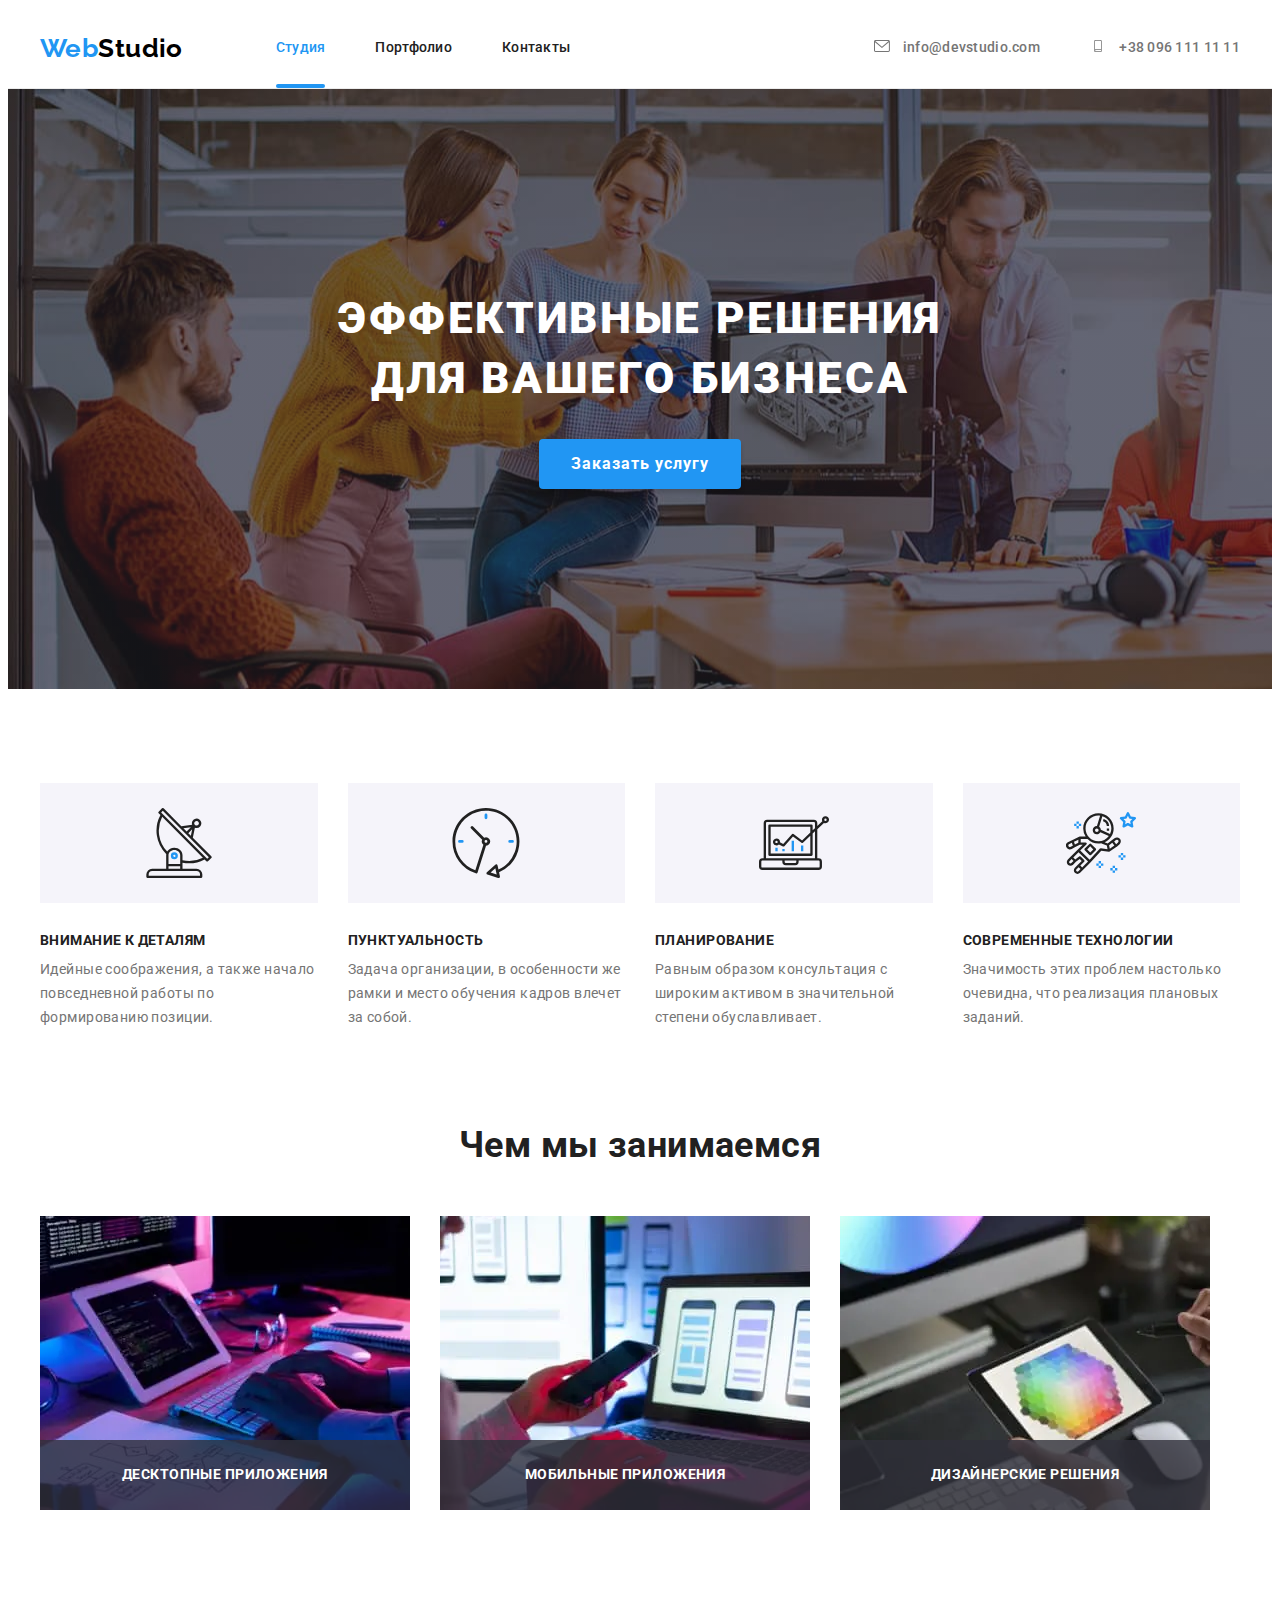
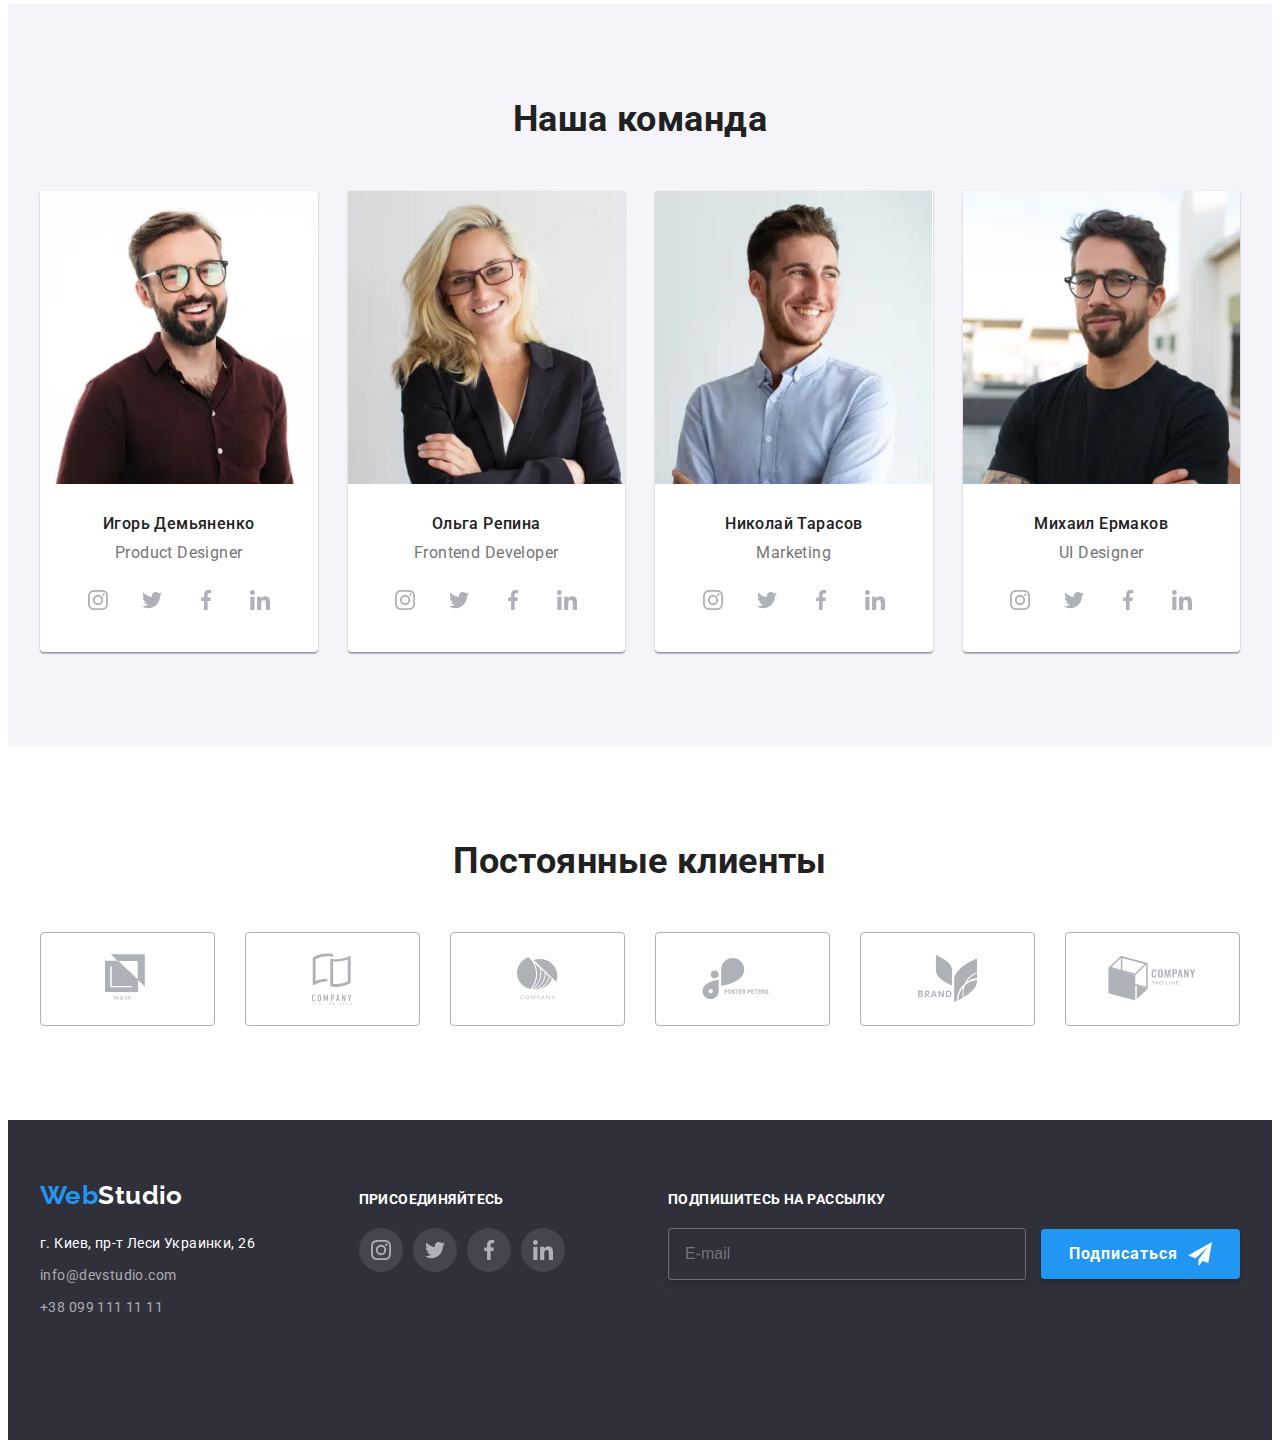
==== commit aaaf5dee: "fix bugs" ====
--- a/index.html
+++ b/index.html
@@ -98,37 +98,39 @@
               </li>
             </ul>
           </nav>
-          <ul class="list mobile-menu__contact-list">
-            <li class="mobile-menu__contact-item-tel">
-              <a href="tel:+380961111111" class="mobile-menu__contact-tel"
-                >+38 096 111 11 11</a
-              >
-            </li>
-            <li class="mobile-menu__contact-item-mail">
-              <a
-                href="mailto:info@devstudio.com"
-                class="mobile-menu__contact-mail"
-                >info@devstudio.com</a
-              >
-            </li>
-          </ul>
-          <ul class="mobile-menu__social-link-list">
-            <li class="mobile-menu__social-link-list-item">
-              <a href="#" class="mobile-menu__social-link"> Instagram </a>
-              <span class="mobile-menu__social-link-separator">|</span>
-            </li>
-            <li class="mobile-menu__social-link-list-item">
-              <a href="#" class="mobile-menu__social-link"> Twitter </a>
-              <span class="mobile-menu__social-link-separator">|</span>
-            </li>
-            <li class="mobile-menu__social-link-list-item">
-              <a href="#" class="mobile-menu__social-link"> Facebook </a>
-              <span class="mobile-menu__social-link-separator">|</span>
-            </li>
-            <li class="mobile-menu__social-link-list-item">
-              <a href="#" class="mobile-menu__social-link"> LinkedIn </a>
-            </li>
-          </ul>
+          <div class="mobile-menu__contacts-wrapper">
+            <ul class="list mobile-menu__contact-list">
+              <li class="mobile-menu__contact-item-tel">
+                <a href="tel:+380961111111" class="mobile-menu__contact-tel"
+                  >+38 096 111 11 11</a
+                >
+              </li>
+              <li class="mobile-menu__contact-item-mail">
+                <a
+                  href="mailto:info@devstudio.com"
+                  class="mobile-menu__contact-mail"
+                  >info@devstudio.com</a
+                >
+              </li>
+            </ul>
+            <ul class="mobile-menu__social-link-list">
+              <li class="mobile-menu__social-link-list-item">
+                <a href="#" class="mobile-menu__social-link"> Instagram </a>
+                <span class="mobile-menu__social-link-separator">|</span>
+              </li>
+              <li class="mobile-menu__social-link-list-item">
+                <a href="#" class="mobile-menu__social-link"> Twitter </a>
+                <span class="mobile-menu__social-link-separator">|</span>
+              </li>
+              <li class="mobile-menu__social-link-list-item">
+                <a href="#" class="mobile-menu__social-link"> Facebook </a>
+                <span class="mobile-menu__social-link-separator">|</span>
+              </li>
+              <li class="mobile-menu__social-link-list-item">
+                <a href="#" class="mobile-menu__social-link"> LinkedIn </a>
+              </li>
+            </ul>
+          </div>
         </div>
       </div>
       <button
@@ -414,46 +416,46 @@
               <picture class="our-team__photo">
                 <source
                   srcset="
-                    ./images/our-team/photo1-450.webp 1x,
-                    ./images/our-team/photo1-900.webp 2x
+                    ./images/our-team/photo1-450.webp  1x,
+                    ./images/our-team/photo1-m@2x.webp 2x
                   "
                   type="image/webp"
                   media="(max-width: 767px)"
                 />
                 <source
                   srcset="
-                    ./images/our-team/photo1-354.webp 1x,
-                    ./images/our-team/photo1-708.webp 2x
+                    ./images/our-team/photo1-354.webp  1x,
+                    ./images/our-team/photo1-t@2x.webp 2x
                   "
                   type="image/webp"
                   media="(min-width: 768px)"
                 />
                 <source
                   srcset="
-                    ./images/our-team/photo1-270.webp 1x,
-                    ./images/our-team/photo1-540.webp 2x
+                    ./images/our-team/photo1-270.webp  1x,
+                    ./images/our-team/photo1-d@2x.webp 2x
                   "
                   type="image/webp"
                   media="(min-width: 1200px)"
                 />
                 <source
                   srcset="
-                    ./images/our-team/photo1-450.jpg 1x,
-                    ./images/our-team/photo1-900.jpg 2x
+                    ./images/our-team/photo1-450.jpg  1x,
+                    ./images/our-team/photo1-m@2x.jpg 2x
                   "
                   media="(max-width: 767px)"
                 />
                 <source
                   srcset="
-                    ./images/our-team/photo1-354.jpg 1x,
-                    ./images/our-team/photo1-708.jpg 2x
+                    ./images/our-team/photo1-354.jpg  1x,
+                    ./images/our-team/photo1-t@2x.jpg 2x
                   "
                   media="(min-width: 768px)"
                 />
                 <source
                   srcset="
-                    ./images/our-team/photo1-270.jpg 1x,
-                    ./images/our-team/photo1-540.jpg 2x
+                    ./images/our-team/photo1-270.jpg  1x,
+                    ./images/our-team/photo1-d@2x.jpg 2x
                   "
                   media="(min-width: 1200px)"
                 />
@@ -513,46 +515,46 @@
               <picture class="our-team__photo">
                 <source
                   srcset="
-                    ./images/our-team/photo2-450.webp 1x,
-                    ./images/our-team/photo2-900.webp 2x
+                    ./images/our-team/photo2-450.webp  1x,
+                    ./images/our-team/photo2-m@2x.webp 2x
                   "
                   type="image/webp"
                   media="(max-width: 767px)"
                 />
                 <source
                   srcset="
-                    ./images/our-team/photo2-354.webp 1x,
-                    ./images/our-team/photo2-708.webp 2x
+                    ./images/our-team/photo2-354.webp  1x,
+                    ./images/our-team/photo2-t@2x.webp 2x
                   "
                   type="image/webp"
                   media="(min-width: 768px)"
                 />
                 <source
                   srcset="
-                    ./images/our-team/photo2-270.webp 1x,
-                    ./images/our-team/photo2-540.webp 2x
+                    ./images/our-team/photo2-270.webp  1x,
+                    ./images/our-team/photo2-d@2x.webp 2x
                   "
                   type="image/webp"
                   media="(min-width: 1200px)"
                 />
                 <source
                   srcset="
-                    ./images/our-team/photo2-450.jpg 1x,
-                    ./images/our-team/photo2-900.jpg 2x
+                    ./images/our-team/photo2-450.jpg  1x,
+                    ./images/our-team/photo2-m@2x.jpg 2x
                   "
                   media="(max-width: 767px)"
                 />
                 <source
                   srcset="
-                    ./images/our-team/photo2-354.jpg 1x,
-                    ./images/our-team/photo2-708.jpg 2x
+                    ./images/our-team/photo2-354.jpg  1x,
+                    ./images/our-team/photo2-t@2x.jpg 2x
                   "
                   media="(min-width: 768px)"
                 />
                 <source
                   srcset="
-                    ./images/our-team/photo2-270.jpg 1x,
-                    ./images/our-team/photo2-540.jpg 2x
+                    ./images/our-team/photo2-270.jpg  1x,
+                    ./images/our-team/photo2-d@2x.jpg 2x
                   "
                   media="(min-width: 1200px)"
                 />
@@ -612,46 +614,46 @@
               <picture class="our-team__photo">
                 <source
                   srcset="
-                    ./images/our-team/photo3-450.webp 1x,
-                    ./images/our-team/photo3-900.webp 2x
+                    ./images/our-team/photo3-450.webp  1x,
+                    ./images/our-team/photo3-m@2x.webp 2x
                   "
                   type="image/webp"
                   media="(max-width: 767px)"
                 />
                 <source
                   srcset="
-                    ./images/our-team/photo3-354.webp 1x,
-                    ./images/our-team/photo3-708.webp 2x
+                    ./images/our-team/photo3-354.webp  1x,
+                    ./images/our-team/photo3-t@2x.webp 2x
                   "
                   type="image/webp"
                   media="(min-width: 768px)"
                 />
                 <source
                   srcset="
-                    ./images/our-team/photo3-270.webp 1x,
-                    ./images/our-team/photo3-540.webp 2x
+                    ./images/our-team/photo3-270.webp  1x,
+                    ./images/our-team/photo3-d@2x.webp 2x
                   "
                   type="image/webp"
                   media="(min-width: 1200px)"
                 />
                 <source
                   srcset="
-                    ./images/our-team/photo3-450.jpg 1x,
-                    ./images/our-team/photo3-900.jpg 2x
+                    ./images/our-team/photo3-450.jpg  1x,
+                    ./images/our-team/photo3-m@2x.jpg 2x
                   "
                   media="(max-width: 767px)"
                 />
                 <source
                   srcset="
-                    ./images/our-team/photo3-354.jpg 1x,
-                    ./images/our-team/photo3-708.jpg 2x
+                    ./images/our-team/photo3-354.jpg  1x,
+                    ./images/our-team/photo3-t@2x.jpg 2x
                   "
                   media="(min-width: 768px)"
                 />
                 <source
                   srcset="
-                    ./images/our-team/photo3-270.jpg 1x,
-                    ./images/our-team/photo3-540.jpg 2x
+                    ./images/our-team/photo3-270.jpg  1x,
+                    ./images/our-team/photo3-d@2x.jpg 2x
                   "
                   media="(min-width: 1200px)"
                 />
@@ -711,46 +713,46 @@
               <picture class="our-team__photo">
                 <source
                   srcset="
-                    ./images/our-team/photo4-450.webp 1x,
-                    ./images/our-team/photo4-900.webp 2x
+                    ./images/our-team/photo4-450.webp  1x,
+                    ./images/our-team/photo4-m@2x.webp 2x
                   "
                   type="image/webp"
                   media="(max-width: 767px)"
                 />
                 <source
                   srcset="
-                    ./images/our-team/photo4-354.webp 1x,
-                    ./images/our-team/photo4-708.webp 2x
+                    ./images/our-team/photo4-354.webp  1x,
+                    ./images/our-team/photo4-t@2x.webp 2x
                   "
                   type="image/webp"
                   media="(min-width: 768px)"
                 />
                 <source
                   srcset="
-                    ./images/our-team/photo4-270.webp 1x,
-                    ./images/our-team/photo4-540.webp 2x
+                    ./images/our-team/photo4-270.webp  1x,
+                    ./images/our-team/photo4-d@2x.webp 2x
                   "
                   type="image/webp"
                   media="(min-width: 1200px)"
                 />
                 <source
                   srcset="
-                    ./images/our-team/photo4-450.jpg 1x,
-                    ./images/our-team/photo4-900.jpg 2x
+                    ./images/our-team/photo4-450.jpg  1x,
+                    ./images/our-team/photo4-m@2x.jpg 2x
                   "
                   media="(max-width: 767px)"
                 />
                 <source
                   srcset="
-                    ./images/our-team/photo4-354.jpg 1x,
-                    ./images/our-team/photo4-708.jpg 2x
+                    ./images/our-team/photo4-354.jpg  1x,
+                    ./images/our-team/photo4-t@2x.jpg 2x
                   "
                   media="(min-width: 768px)"
                 />
                 <source
                   srcset="
-                    ./images/our-team/photo4-270.jpg 1x,
-                    ./images/our-team/photo4-540.jpg 2x
+                    ./images/our-team/photo4-270.jpg  1x,
+                    ./images/our-team/photo4-d@2x.jpg 2x
                   "
                   media="(min-width: 1200px)"
                 />
--- a/css/main.min.css
+++ b/css/main.min.css
@@ -1,2 +1,2 @@
-.navigation,.navigation__list,.navigation__link,.button,.modal__close,.form__policy-agree,.checkbox,.checkbox__icon,.feature__icon,.our-work__box,.regular-clients__link{display:flex;align-items:center}.hero__button,.form__button,.hero,.hero__title{margin-left:auto;margin-right:auto}.body{font-family:"Roboto",sans-serif;font-style:normal;font-weight:normal;font-size:14px;line-height:1.71;letter-spacing:0.03em;color:#757575}.body__container{padding-left:15px;padding-right:15px;margin-left:auto;margin-right:auto}@media screen and (min-width: 480px){.body__container{width:480px}}@media screen and (min-width: 768px){.body__container{width:768px}}@media screen and (min-width: 1200px){.body__container{width:1200px}}a{text-decoration:none}li{list-style:none}img{display:block;max-width:100%;height:auto}button{margin:0;padding:0;font-family:inherit;cursor:pointer;background-color:inherit;border:none}h1,h2,h3,h4,h5,h6,p{margin-top:0;margin-bottom:0}.list{list-style:none;padding-left:0;margin:0}.section{padding-top:60px;padding-bottom:60px}@media screen and (min-width: 1200px){.section{padding-top:94px;padding-bottom:94px}}.section__title{margin-bottom:50px;font-size:36px;line-height:1.17;text-align:center;color:#212121}.visually-hidden{position:absolute;width:1px;height:1px;margin:-1px;border:0;padding:0;white-space:nowrap;clip-path:inset(100%);clip:rect(0 0 0 0);overflow:hidden}.logo{font-family:Raleway, sans-serif;font-style:normal;font-weight:bold;font-size:26px;line-height:1.19}.logo__web{color:#2196f3}.logo--color-black{color:#000}.logo--color-white{color:#fff}.footer .logo{color:#fff}.header{border-bottom:1px solid #ececec}.header__container{display:flex;align-items:center}@media screen and (max-width: 767px){.header__container{padding-top:16px;padding-bottom:16px}}.header-contact-list{margin-left:auto}@media screen and (max-width: 767px){.header-contact-list{display:none}}@media screen and (min-width: 768px){.header-contact-list{display:block}}@media screen and (min-width: 1200px){.header-contact-list{display:flex;text-align:center}}@media screen and (min-width: 768px){.header__logo{margin-right:88px}}@media screen and (min-width: 1200px){.header__logo{margin-right:93px}}@media screen and (min-width: 1200px){.header-contact-list__item+.header-contact-list__item{margin-left:50px}}.header-contact-list__link{padding-top:32px;padding-bottom:32px;font-weight:500;font-size:12px;line-height:1.17;letter-spacing:0.02em;transition:color 250ms cubic-bezier(0.4, 0, 0.2, 1);color:#757575}.header-contact-list__link:hover,.header-contact-list__link:focus{color:#2196f3}@media screen and (min-width: 1200px){.header-contact-list__link{font-size:14px;line-height:1.14}}.header-contact-list__icon{fill:currentColor;transition:fill 250ms cubic-bezier(0.4, 0, 0.2, 1)}@media screen and (min-width: 768px){.header-contact-list__icon{margin-right:8px}}@media screen and (min-width: 768px){.header-contact-list__icon{margin-right:10px}}.navigation__list{margin-left:auto}@media screen and (max-width: 767px){.navigation__list{display:none}}.navigation__item:not(:last-child){margin-right:50px}.navigation__link{padding-top:32px;padding-bottom:32px;font-weight:500;line-height:1.14;letter-spacing:0.02em;color:#212121;transition:color 250ms cubic-bezier(0.4, 0, 0.2, 1)}.navigation__link:hover,.navigation__link:focus{color:#2196f3}.navigation__current-page{position:relative;color:#2196f3;font-weight:500;letter-spacing:0.02em}@media screen and (min-width: 768px){.navigation__current-page::after{content:"";position:absolute;right:0;bottom:0;width:100%;border:2px solid #2196f3;border-radius:2px}}.mobile-menu__container{background-color:#fff}@media screen and (max-width: 767px){.mobile-menu__container{display:none;position:absolute;top:0;left:0;width:100%;height:100%;padding:48px 40px}.mobile-menu__container.is-open{display:block}}@media screen and (min-width: 768px){.mobile-menu__container{display:none}}.mobile-menu__button{position:absolute;top:10px;right:15px;display:inline-flex}@media screen and (min-width: 768px){.mobile-menu__button{display:none}}.mobile-menu__icon:hover,.mobile-menu__icon:focus{fill:#2196f3}.mobile-menu__icon-close{display:none}.mobile-menu__button.is-open .mobile-menu__icon-close{display:block}.mobile-menu__button.is-open .mobile-menu__icon-open{display:none}.mobile-menu__contact-list{margin-top:302px}.mobile-menu__navigation-item:not(:last-child){margin-bottom:32px}.mobile-menu__navigation-link{font-weight:500;font-size:40px;line-height:1.18;letter-spacing:0.02em;color:#212121}.mobile-menu__navigation-link:hover,.mobile-menu__navigation-link:focus{color:#2196f3}.mobile-menu__current-page{color:#2196f3}.mobile-menu__contact-item-tel{margin-bottom:32px}.mobile-menu__contact-tel{font-weight:500;font-size:34px;line-height:1.18;letter-spacing:0.02em;color:#2196f3}.mobile-menu__contact-item-mail{margin-bottom:64px}.mobile-menu__contact-mail{font-weight:500;font-size:24px;line-height:1.17;letter-spacing:0.02em;color:#757575}.mobile-menu__social-link-list{display:flex;padding:0}.mobile-menu__social-link{font-weight:500;font-size:18px;line-height:1.22;letter-spacing:0.02em;color:#2196f3}.mobile-menu__social-link-separator{margin:0 10px}.button{font-weight:bold;font-size:16px;line-height:1.87;text-align:center;letter-spacing:0.06em;border:0;color:#fff;background-color:#2196f3;box-shadow:0px 4px 4px rgba(0,0,0,0.15);border-radius:4px}.hero__button{padding:10px 32px}.form__button{margin-top:30px;padding:10px 55px}.modal__close{position:absolute;top:8px;right:8px;justify-content:center;width:30px;height:30px;border-radius:50%;border:1px solid rgba(0,0,0,0.1);transition:fill 250ms cubic-bezier(0.4, 0, 0.2, 1)}.modal__close:hover{fill:#2196f3}.hero{padding-top:118px;padding-bottom:118px;max-width:1600px;background-color:#c4c4c4;background-image:linear-gradient(to right, rgba(47,48,58,0.4), rgba(47,48,58,0.4)),url(../images/hero/main-bg-mobile.jpg);background-size:cover}@media screen and (min-device-pixel-ratio: 2), (-webkit-min-device-pixel-ratio: 2), (min-resolution: 192dpi), (min-resolution: 2dppx){.hero{background-image:linear-gradient(to right, rgba(47,48,58,0.4), rgba(47,48,58,0.4)),url(../images/hero/main-bg-mobile@2x.jpg)}}@media screen and (min-width: 489px){.hero{background-image:linear-gradient(to right, rgba(47,48,58,0.4), rgba(47,48,58,0.4)),url(../images/hero/main-bg-tablet.jpg)}}@media screen and (min-width: 489px) and (min-device-pixel-ratio: 2), screen and (min-width: 489px) and (-webkit-min-device-pixel-ratio: 2), screen and (min-width: 489px) and (min-resolution: 192dpi), screen and (min-width: 489px) and (min-resolution: 2dppx){.hero{background-image:linear-gradient(to right, rgba(47,48,58,0.4), rgba(47,48,58,0.4)),url(../images/hero/main-bg-tablet@2x.jpg)}}@media screen and (min-width: 769px){.hero{padding-top:200px;padding-bottom:200px;background-image:linear-gradient(to right, rgba(47,48,58,0.4), rgba(47,48,58,0.4)),url(../images/hero/main-bg-desktop.jpg)}}@media screen and (min-width: 769px) and (min-device-pixel-ratio: 2), screen and (min-width: 769px) and (-webkit-min-device-pixel-ratio: 2), screen and (min-width: 769px) and (min-resolution: 192dpi), screen and (min-width: 769px) and (min-resolution: 2dppx){.hero{background-image:linear-gradient(to right, rgba(47,48,58,0.4), rgba(47,48,58,0.4)),url(../images/hero/main-bg-desktop@2x.jpg)}}.hero__title{margin-top:0;margin-bottom:30px;font-weight:900;font-size:26px;line-height:1.62;text-align:center;letter-spacing:0.06em;text-transform:uppercase;color:#fff}@media screen and (min-width: 1200px){.hero__title{font-size:44px;line-height:1.36}}.backdrop{position:fixed;top:0;left:0;width:100%;height:100%;background-color:rgba(0,0,0,0.2);opacity:1;transition:opacity 250ms cubic-bezier(0.4, 0, 0.2, 1),visibility 250ms cubic-bezier(0.4, 0, 0.2, 1)}.backdrop.is-hidden{opacity:0;pointer-events:none;visibility:hidden}.backdrop.is-hidden .modal{transform:translate(-50%, -50%) scale(0.9);transition:transform 250ms cubic-bezier(0.4, 0, 0.2, 1)}.modal{position:absolute;top:50%;left:50%;width:100%;padding:40px;border-radius:4px;background-color:#fff;box-shadow:0px 1px 3px rgba(0,0,0,0.12),0px 1px 1px rgba(0,0,0,0.14),0px 2px 1px rgba(0,0,0,0.2);transform:translate(-50%, -50%) scale(1);transition:transform 250ms cubic-bezier(0.4, 0, 0.2, 1)}@media screen and (min-width: 480px){.modal{width:450px;height:609px}}.modal__title{font-weight:bold;font-size:20px;line-height:1.15;text-align:center;letter-spacing:0.03em;color:#212121}.form{margin-top:30px;margin-bottom:20px}.form__field{position:relative;display:block}.form__label{position:absolute;top:-18px;left:0;font-size:12px;line-height:1.17;letter-spacing:0.01em}.form__input{width:100%;margin:0 0 28px 0;padding:11px 12px 11px 42px;border:1px solid rgba(33,33,33,0.2);box-sizing:border-box;border-radius:4px;outline:0;transition:border-color 250ms cubic-bezier(0.4, 0, 0.2, 1)}.form__input:focus{border-color:#2196f3}.form__icon{position:absolute;top:11px;left:12px;transition:fill 250ms cubic-bezier(0.4, 0, 0.2, 1)}.form__input:focus+.form__icon{fill:#2196f3}.form__comment{padding:12px 16px;margin-bottom:20px;width:100%;height:120px;resize:none;border:1px solid rgba(33,33,33,0.2);box-sizing:border-box;border-radius:4px;outline:0;transition:border-color 250ms cubic-bezier(0.4, 0, 0.2, 1)}.form__comment:focus{border-color:#2196f3}.form__comment::placeholder{font-size:14px;line-height:1.14;letter-spacing:0.01em;color:rgba(117,117,117,0.5)}.checkbox{-webkit-appearance:none;-moz-appearance:none;appearance:none;position:absolute;justify-content:center}.checkbox__icon{position:absolute;width:16px;height:15px;border:2px solid #212121;border-radius:2px;box-sizing:border-box;box-shadow:0px 4px 4px rgba(0,0,0,0.25);transition:background-color 250ms cubic-bezier(0.4, 0, 0.2, 1);transition:border 250ms cubic-bezier(0.4, 0, 0.2, 1)}.checkbox:checked+.checkbox__icon{background-color:#2196f3;border:0}.checkbox__text{margin-left:24px;font-size:12px;line-height:1.17;letter-spacing:0.03em}.checkbox__link{text-decoration-line:underline;color:#2196f3}@media screen and (min-width: 768px){.feature__list{display:flex;flex-wrap:wrap;margin:-15px}}@media screen and (min-width: 768px){.feature__item{width:calc((100% - 60px) / 2);margin:15px}}@media screen and (min-width: 1200px){.feature__item{width:calc((100% - 120px) / 4)}}@media screen and (max-width: 767px){.feature__item:not(:last-child){margin-bottom:30px}}.feature__title{margin-bottom:10px;font-size:14px;line-height:1.14;text-transform:uppercase;color:#212121}@media screen and (max-width: 767px){.feature__title{text-align:center}}.feature__icon{height:120px;margin-bottom:30px;justify-content:center;background-color:#f5f4fa}.our-work{padding-top:0}@media screen and (max-width: 1199px){.our-work{display:none}}.our-work__list{display:flex;margin:-15px}.our-work__item{position:relative;margin:15px;width:370px}.our-work__box{position:absolute;bottom:0;justify-content:center;width:100%;height:70px;background:rgba(47,48,58,0.8)}.our-work__title{font-weight:bold;font-size:14px;line-height:1.14;text-transform:uppercase;color:#fff}.our-team{background-color:#f5f4fa}.our-team__member-description{padding:30px}@media screen and (min-width: 768px){.our-team__list{display:flex;flex-wrap:wrap;margin:-15px}}.our-team__item{background-color:#fff;box-shadow:0px 1px 3px rgba(0,0,0,0.12),0px 1px 1px rgba(0,0,0,0.14),0px 2px 1px rgba(0,0,0,0.2);border-radius:0px 0px 4px 4px}@media screen and (max-width: 767px){.our-team__item:not(:last-child){margin-bottom:30px}}@media screen and (min-width: 768px){.our-team__item{margin:15px;flex-basis:calc((100% - 4 * 15px) / 2)}}@media screen and (min-width: 1200px){.our-team__item{flex-basis:calc((100% - 8 * 15px) / 4)}}.our-team__member-name{margin-bottom:10px;font-weight:500;font-size:16px;line-height:1.19;text-align:center;color:#212121}.our-team__member-position{margin-bottom:16px;font-size:16px;line-height:1.19;text-align:center}.social-link{display:flex;justify-content:center;align-items:center;width:44px;height:44px;border-radius:50%;transition:background-color 250ms cubic-bezier(0.4, 0, 0.2, 1)}.social-link:hover,.social-link:focus{background-color:#2196f3}.social-link__icon{fill:#afb1b8;transition:fill 250ms cubic-bezier(0.4, 0, 0.2, 1)}.social-link:hover .social-link__icon,.social-link:focus .social-link__icon{fill:#fff}.our-team__social-links{padding:0;display:flex;justify-content:center}.our-team__social-link:not(:last-child){margin-right:10px}.footer-social-link{background-color:rgba(255,255,255,0.1)}.regular-clients__list{display:flex;flex-wrap:wrap;padding:0;margin:-15px}.regular-clients__item{margin:15px}.regular-clients__link{justify-content:center;width:210px;height:92px;border:1px solid #afb1b8;border-radius:4px;transition:border-color 250ms cubic-bezier(0.4, 0, 0.2, 1)}.regular-clients__link:hover,.regular-clients__link:focus{border-color:#2196f3}@media screen and (min-width: 768px){.regular-clients__link{width:226px}}@media screen and (min-width: 1200px){.regular-clients__link{width:170px}}.regular-clients__icon{fill:#afb1b8;transition:fill 250ms cubic-bezier(0.4, 0, 0.2, 1)}.regular-clients__link:hover .regular-clients__icon,.regular-clients__link:focus .regular-clients__icon{fill:#2196f3}.footer{padding-top:60px;padding-bottom:60px;background-color:#2f303a}.footer-contacts:hover,.footer-contacts:focus{color:#2196f3}.address{align-items:center;margin-top:20px;margin-bottom:60px;font-style:normal;color:#fff}.address__contacts{display:block;margin-top:8px;color:rgba(255,255,255,0.6);transition:color 250ms cubic-bezier(0.4, 0, 0.2, 1)}.address-thumb{margin-bottom:60px}@media screen and (min-width: 768px){.address-thumb{margin-left:61px;margin-right:165px}}@media screen and (min-width: 1200px){.address-thumb{margin:0}}.footer__container{text-align:center}@media screen and (min-width: 768px){.footer__container{display:flex;flex-wrap:wrap}}@media screen and (min-width: 1200px){.footer__container{align-items:baseline;justify-content:space-between;text-align:left}}.footer-social-link__thumb{margin-bottom:60px}@media screen and (min-width: 1200px){.footer-social-link__thumb{margin:0}}.footer__title{margin-bottom:20px;font-weight:bold;font-size:14px;line-height:1.14;text-transform:uppercase;color:#fff}.footer-social-link__list{margin:0;padding:0;display:flex;justify-content:center}.footer-social-link__item:not(:last-child){margin-right:10px}@media screen and (min-width: 768px){.footer__subscribe-thumb{min-width:450px;margin-left:auto;margin-right:auto}}@media screen and (min-width: 1200px){.footer__subscribe-thumb{margin:0}}@media screen and (min-width: 1200px){.subscribe-form{margin-bottom:0}}.subscribe-form__input{width:100%;padding:15px 16px;font-size:16px;line-height:1.25;cursor:pointer;border:1px solid rgba(255,255,255,0.3);box-sizing:border-box;filter:drop-shadow(0px 4px 4px rgba(0,0,0,0.15));border-radius:4px;background-color:#2f303a;color:#fff}@media screen and (min-width: 1200px){.subscribe-form__input{width:358px}}.subscribe__button{margin-top:20px;padding:10px 28px;display:inline-flex}@media screen and (min-width: 1200px){.subscribe__button{margin:0 0 0 12px}}.subscribe__icon{margin-left:10px}
+.navigation,.navigation__list,.navigation__link,.button,.modal__close,.form__policy-agree,.checkbox,.checkbox__icon,.feature__icon,.our-work__box,.regular-clients__link,.work-list__overlay{display:flex;align-items:center}.hero__button,.form__button,.hero,.hero__title{margin-left:auto;margin-right:auto}.body{font-family:"Roboto",sans-serif;font-style:normal;font-weight:normal;font-size:14px;line-height:1.71;letter-spacing:0.03em;color:#757575}.body__container{padding-left:15px;padding-right:15px;margin-left:auto;margin-right:auto}@media screen and (min-width: 480px){.body__container{width:480px}}@media screen and (min-width: 768px){.body__container{width:768px}}@media screen and (min-width: 1200px){.body__container{width:1200px}}a{text-decoration:none}li{list-style:none}img{display:block;max-width:100%;height:auto}button{margin:0;padding:0;font-family:inherit;cursor:pointer;background-color:inherit;border:none}h1,h2,h3,h4,h5,h6,p{margin-top:0;margin-bottom:0}.list{list-style:none;padding-left:0;margin:0}.section{padding-top:60px;padding-bottom:60px}@media screen and (min-width: 1200px){.section{padding-top:94px;padding-bottom:94px}}.section__title{margin-bottom:50px;font-size:36px;line-height:1.17;text-align:center;color:#212121}.visually-hidden{position:absolute;width:1px;height:1px;margin:-1px;border:0;padding:0;white-space:nowrap;clip-path:inset(100%);clip:rect(0 0 0 0);overflow:hidden}.logo{font-family:Raleway, sans-serif;font-style:normal;font-weight:bold;font-size:26px;line-height:1.19}.logo__web{color:#2196f3}.logo--color-black{color:#000}.logo--color-white{color:#fff}.footer .logo{color:#fff}.header{border-bottom:1px solid #ececec}.header__container{display:flex;align-items:center}@media screen and (max-width: 767px){.header__container{padding-top:16px;padding-bottom:16px}}.header-contact-list{margin-left:auto}@media screen and (max-width: 767px){.header-contact-list{display:none}}@media screen and (min-width: 768px){.header-contact-list{display:block}}@media screen and (min-width: 1200px){.header-contact-list{display:flex;text-align:center}}@media screen and (min-width: 768px){.header__logo{margin-right:88px}}@media screen and (min-width: 1200px){.header__logo{margin-right:93px}}@media screen and (min-width: 1200px){.header-contact-list__item+.header-contact-list__item{margin-left:50px}}.header-contact-list__link{padding-top:32px;padding-bottom:32px;font-weight:500;font-size:12px;line-height:1.17;letter-spacing:0.02em;transition:color 250ms cubic-bezier(0.4, 0, 0.2, 1);color:#757575}.header-contact-list__link:hover,.header-contact-list__link:focus{color:#2196f3}@media screen and (min-width: 1200px){.header-contact-list__link{font-size:14px;line-height:1.14}}.header-contact-list__icon{fill:currentColor;transition:fill 250ms cubic-bezier(0.4, 0, 0.2, 1)}@media screen and (min-width: 768px){.header-contact-list__icon{margin-right:8px}}@media screen and (min-width: 768px){.header-contact-list__icon{margin-right:10px}}.navigation__list{margin-left:auto}@media screen and (max-width: 767px){.navigation__list{display:none}}.navigation__item:not(:last-child){margin-right:50px}.navigation__link{padding-top:32px;padding-bottom:32px;font-weight:500;line-height:1.14;letter-spacing:0.02em;color:#212121;transition:color 250ms cubic-bezier(0.4, 0, 0.2, 1)}.navigation__link:hover,.navigation__link:focus{color:#2196f3}.navigation__current-page{position:relative;color:#2196f3;font-weight:500;letter-spacing:0.02em}@media screen and (min-width: 768px){.navigation__current-page::after{content:"";position:absolute;right:0;bottom:0;display:flex;width:100%;height:4px;background-color:#2196f3;border-radius:2px}}.mobile-menu__container{background-color:#fff}@media screen and (max-width: 767px){.mobile-menu__container{display:none;position:absolute;top:0;left:0;width:100%;height:100%;padding:48px 40px}.mobile-menu__container.is-open{display:flex;flex-direction:column;justify-content:space-between;z-index:3}}@media screen and (min-width: 768px){.mobile-menu__container{display:none}}.mobile-menu__button{position:absolute;z-index:4;top:10px;right:15px;display:inline-flex}@media screen and (min-width: 768px){.mobile-menu__button{display:none}}.mobile-menu__icon:hover,.mobile-menu__icon:focus{fill:#2196f3}.mobile-menu__icon-close{display:none}.mobile-menu__button.is-open .mobile-menu__icon-close{display:block}.mobile-menu__button.is-open .mobile-menu__icon-open{display:none}.mobile-menu__navigation-item:not(:last-child){margin-bottom:32px}.mobile-menu__navigation-link{font-weight:500;font-size:40px;line-height:1.18;letter-spacing:0.02em;color:#212121}.mobile-menu__navigation-link:hover,.mobile-menu__navigation-link:focus{color:#2196f3}.mobile-menu__current-page{color:#2196f3}.mobile-menu__contact-item-tel{margin-bottom:32px}.mobile-menu__contact-tel{font-weight:500;font-size:34px;line-height:1.18;letter-spacing:0.02em;color:#2196f3}.mobile-menu__contact-item-mail{margin-bottom:64px}.mobile-menu__contact-mail{font-weight:500;font-size:24px;line-height:1.17;letter-spacing:0.02em;color:#757575}.mobile-menu__social-link-list{display:flex;padding:0}.mobile-menu__social-link{font-weight:500;font-size:18px;line-height:1.22;letter-spacing:0.02em;color:#2196f3}.mobile-menu__social-link-separator{margin:0 10px}.button{font-weight:bold;font-size:16px;line-height:1.87;text-align:center;letter-spacing:0.06em;border:0;color:#fff;background-color:#2196f3;box-shadow:0px 4px 4px rgba(0,0,0,0.15);border-radius:4px}.hero__button{padding:10px 32px}.form__button{margin-top:30px;padding:10px 55px}.modal__close{position:absolute;top:8px;right:8px;justify-content:center;width:30px;height:30px;border-radius:50%;border:1px solid rgba(0,0,0,0.1);transition:fill 250ms cubic-bezier(0.4, 0, 0.2, 1)}.modal__close:hover{fill:#2196f3}.hero{padding-top:118px;padding-bottom:118px;max-width:1600px;background-color:#c4c4c4;background-image:linear-gradient(to right, rgba(47,48,58,0.4), rgba(47,48,58,0.4)),url(../images/hero/main-bg-mobile.jpg);background-size:cover}@media screen and (min-device-pixel-ratio: 2), (-webkit-min-device-pixel-ratio: 2), (min-resolution: 192dpi), (min-resolution: 2dppx){.hero{background-image:linear-gradient(to right, rgba(47,48,58,0.4), rgba(47,48,58,0.4)),url(../images/hero/main-bg-mobile@2x.jpg)}}@media screen and (min-width: 489px){.hero{background-image:linear-gradient(to right, rgba(47,48,58,0.4), rgba(47,48,58,0.4)),url(../images/hero/main-bg-tablet.jpg)}}@media screen and (min-width: 489px) and (min-device-pixel-ratio: 2), screen and (min-width: 489px) and (-webkit-min-device-pixel-ratio: 2), screen and (min-width: 489px) and (min-resolution: 192dpi), screen and (min-width: 489px) and (min-resolution: 2dppx){.hero{background-image:linear-gradient(to right, rgba(47,48,58,0.4), rgba(47,48,58,0.4)),url(../images/hero/main-bg-tablet@2x.jpg)}}@media screen and (min-width: 769px){.hero{padding-top:200px;padding-bottom:200px;background-image:linear-gradient(to right, rgba(47,48,58,0.4), rgba(47,48,58,0.4)),url(../images/hero/main-bg-desktop.jpg)}}@media screen and (min-width: 769px) and (min-device-pixel-ratio: 2), screen and (min-width: 769px) and (-webkit-min-device-pixel-ratio: 2), screen and (min-width: 769px) and (min-resolution: 192dpi), screen and (min-width: 769px) and (min-resolution: 2dppx){.hero{background-image:linear-gradient(to right, rgba(47,48,58,0.4), rgba(47,48,58,0.4)),url(../images/hero/main-bg-desktop@2x.jpg)}}.hero__title{margin-top:0;margin-bottom:30px;font-weight:900;font-size:26px;line-height:1.62;text-align:center;letter-spacing:0.06em;text-transform:uppercase;color:#fff}@media screen and (min-width: 1200px){.hero__title{font-size:44px;line-height:1.36}}.backdrop{position:fixed;top:0;left:0;width:100%;height:100%;background-color:rgba(0,0,0,0.2);opacity:1;z-index:5;transition:opacity 250ms cubic-bezier(0.4, 0, 0.2, 1),visibility 250ms cubic-bezier(0.4, 0, 0.2, 1)}.backdrop.is-hidden{opacity:0;pointer-events:none;visibility:hidden}.backdrop.is-hidden .modal{transform:translate(-50%, -50%) scale(0.9);transition:transform 250ms cubic-bezier(0.4, 0, 0.2, 1)}.modal{position:absolute;top:50%;left:50%;width:100%;height:100%;padding:40px;border-radius:4px;background-color:#fff;box-shadow:0px 1px 3px rgba(0,0,0,0.12),0px 1px 1px rgba(0,0,0,0.14),0px 2px 1px rgba(0,0,0,0.2);transform:translate(-50%, -50%) scale(1);transition:transform 250ms cubic-bezier(0.4, 0, 0.2, 1)}@media screen and (min-width: 480px){.modal{width:450px;height:609px}}@media screen and (min-width: 1200px){.modal{width:528px;height:581px}}.modal__title{font-weight:bold;font-size:20px;line-height:1.15;text-align:center;letter-spacing:0.03em;color:#212121}.form{margin-top:30px;margin-bottom:20px}.form__field{position:relative;display:block}.form__label{position:absolute;top:-18px;left:0;font-size:12px;line-height:1.17;letter-spacing:0.01em}.form__input{width:100%;margin:0 0 28px 0;padding:11px 12px 11px 42px;border:1px solid rgba(33,33,33,0.2);box-sizing:border-box;border-radius:4px;outline:0;transition:border-color 250ms cubic-bezier(0.4, 0, 0.2, 1)}.form__input:focus{border-color:#2196f3}.form__icon{position:absolute;top:11px;left:12px;transition:fill 250ms cubic-bezier(0.4, 0, 0.2, 1)}.form__input:focus+.form__icon{fill:#2196f3}.form__comment{padding:12px 16px;margin-bottom:20px;width:100%;height:120px;resize:none;border:1px solid rgba(33,33,33,0.2);box-sizing:border-box;border-radius:4px;outline:0;transition:border-color 250ms cubic-bezier(0.4, 0, 0.2, 1)}.form__comment:focus{border-color:#2196f3}.form__comment::placeholder{font-size:14px;line-height:1.14;letter-spacing:0.01em;color:rgba(117,117,117,0.5)}.checkbox{-webkit-appearance:none;-moz-appearance:none;appearance:none;position:absolute;justify-content:center}.checkbox__icon{position:absolute;width:16px;height:15px;border:2px solid #212121;border-radius:2px;box-sizing:border-box;box-shadow:0px 4px 4px rgba(0,0,0,0.25);transition:background-color 250ms cubic-bezier(0.4, 0, 0.2, 1);transition:border 250ms cubic-bezier(0.4, 0, 0.2, 1)}.checkbox:checked+.checkbox__icon{background-color:#2196f3;border:0}.checkbox__text{margin-left:24px;font-size:12px;line-height:1.17;letter-spacing:0.03em}.checkbox__link{text-decoration-line:underline;color:#2196f3}@media screen and (min-width: 768px){.feature__list{display:flex;flex-wrap:wrap;margin:-15px}}@media screen and (min-width: 768px){.feature__item{width:calc((100% - 60px) / 2);margin:15px}}@media screen and (min-width: 1200px){.feature__item{width:calc((100% - 120px) / 4)}}@media screen and (max-width: 767px){.feature__item:not(:last-child){margin-bottom:30px}}.feature__title{margin-bottom:10px;font-size:14px;line-height:1.14;text-transform:uppercase;color:#212121}@media screen and (max-width: 767px){.feature__title{text-align:center}}.feature__icon{height:120px;margin-bottom:30px;justify-content:center;background-color:#f5f4fa}.our-work{padding-top:0}@media screen and (max-width: 1199px){.our-work{display:none}}.our-work__list{display:flex;margin:-15px}.our-work__item{position:relative;margin:15px;width:370px}.our-work__box{position:absolute;bottom:0;justify-content:center;width:100%;height:70px;background:rgba(47,48,58,0.8)}.our-work__title{font-weight:bold;font-size:14px;line-height:1.14;text-transform:uppercase;color:#fff}.our-team{background-color:#f5f4fa}.our-team__member-description{padding:30px}@media screen and (min-width: 768px){.our-team__list{display:flex;flex-wrap:wrap;margin:-15px}}.our-team__item{background-color:#fff;box-shadow:0px 1px 3px rgba(0,0,0,0.12),0px 1px 1px rgba(0,0,0,0.14),0px 2px 1px rgba(0,0,0,0.2);border-radius:0px 0px 4px 4px}@media screen and (max-width: 767px){.our-team__item:not(:last-child){margin-bottom:30px}}@media screen and (min-width: 768px){.our-team__item{margin:15px;flex-basis:calc((100% - 4 * 15px) / 2)}}@media screen and (min-width: 1200px){.our-team__item{flex-basis:calc((100% - 8 * 15px) / 4)}}.our-team__member-name{margin-bottom:10px;font-weight:500;font-size:16px;line-height:1.19;text-align:center;color:#212121}.our-team__member-position{margin-bottom:16px;font-size:16px;line-height:1.19;text-align:center}.social-link{display:flex;justify-content:center;align-items:center;width:44px;height:44px;border-radius:50%;transition:background-color 250ms cubic-bezier(0.4, 0, 0.2, 1)}.social-link:hover,.social-link:focus{background-color:#2196f3}.social-link__icon{fill:#afb1b8;transition:fill 250ms cubic-bezier(0.4, 0, 0.2, 1)}.social-link:hover .social-link__icon,.social-link:focus .social-link__icon{fill:#fff}.our-team__social-links{padding:0;display:flex;justify-content:center}.our-team__social-link:not(:last-child){margin-right:10px}.footer-social-link{background-color:rgba(255,255,255,0.1)}.regular-clients__list{display:flex;flex-wrap:wrap;padding:0;margin:-15px}.regular-clients__item{margin:15px}@media screen and (max-width: 767px){.regular-clients__item{width:calc((100% - 2 * 30px) / 2)}}@media screen and (min-width: 768px){.regular-clients__item{flex-basis:calc((100% - 3 * 30px) / 3)}}@media screen and (min-width: 1200px){.regular-clients__item{flex-basis:calc((100% - 6 * 30px) / 6)}}.regular-clients__link{justify-content:center;height:92px;border:1px solid #afb1b8;border-radius:4px;transition:border-color 250ms cubic-bezier(0.4, 0, 0.2, 1)}.regular-clients__link:hover,.regular-clients__link:focus{border-color:#2196f3}.regular-clients__icon{fill:#afb1b8;transition:fill 250ms cubic-bezier(0.4, 0, 0.2, 1)}.regular-clients__link:hover .regular-clients__icon,.regular-clients__link:focus .regular-clients__icon{fill:#2196f3}.footer{padding-top:60px;padding-bottom:60px;background-color:#2f303a}.footer-contacts:hover,.footer-contacts:focus{color:#2196f3}.address{align-items:center;margin-top:20px;margin-bottom:60px;font-style:normal;color:#fff}.address__contacts{display:block;margin-top:8px;color:rgba(255,255,255,0.6);transition:color 250ms cubic-bezier(0.4, 0, 0.2, 1)}.address-thumb{margin-bottom:60px}@media screen and (min-width: 768px){.address-thumb{margin-left:61px;margin-right:165px}}@media screen and (min-width: 1200px){.address-thumb{margin:0}}.footer__container{text-align:center}@media screen and (min-width: 768px){.footer__container{display:flex;flex-wrap:wrap}}@media screen and (min-width: 1200px){.footer__container{align-items:baseline;justify-content:space-between;text-align:left}}.footer-social-link__thumb{margin-bottom:60px}@media screen and (min-width: 1200px){.footer-social-link__thumb{margin:0}}.footer__title{margin-bottom:20px;font-weight:bold;font-size:14px;line-height:1.14;text-transform:uppercase;color:#fff}.footer-social-link__list{margin:0;padding:0;display:flex;justify-content:center}.footer-social-link__item:not(:last-child){margin-right:10px}@media screen and (min-width: 768px){.footer__subscribe-thumb{min-width:450px;margin-left:auto;margin-right:auto}}@media screen and (min-width: 1200px){.footer__subscribe-thumb{margin:0}}@media screen and (min-width: 1200px){.subscribe-form{margin-bottom:0}}.subscribe-form__input{width:100%;padding:15px 16px;font-size:16px;line-height:1.25;cursor:pointer;border:1px solid rgba(255,255,255,0.3);box-sizing:border-box;filter:drop-shadow(0px 4px 4px rgba(0,0,0,0.15));border-radius:4px;background-color:#2f303a;color:#fff}@media screen and (min-width: 1200px){.subscribe-form__input{width:358px}}.subscribe__button{margin-top:20px;padding:10px 28px;display:inline-flex}@media screen and (min-width: 1200px){.subscribe__button{margin:0 0 0 12px}}.subscribe__icon{margin-left:10px}.work-filter{display:flex;flex-wrap:wrap;margin-bottom:40px}@media screen and (min-width: 768px){.work-filter{justify-content:center}}@media screen and (max-width: 767px){.work-filter__item:not(:nth-last-child(-n+2)){margin-bottom:15px}}.work-filter__item{margin-right:8px}.work-filter__item:last-child{margin-right:0}.work-filter__button{padding:6px 22px;font-weight:500;font-size:16px;line-height:1.62;text-align:center;border:0;border-radius:4px;color:#212121;background-color:#f5f4fa;transition-property:color, background-color, box-shadow;transition-duration:250ms;transition-timing-function:cubic-bezier(0.4, 0, 0.2, 1)}.work-filter__button:hover,.work-filter__button:focus{color:#fff;background-color:#2196f3;box-shadow:0px 3px 1px rgba(0,0,0,0.1),0px 1px 2px rgba(0,0,0,0.08),0px 2px 2px rgba(0,0,0,0.12)}.work-list{display:flex;flex-wrap:wrap;margin:-15px}.work-list__item{display:flex;flex-direction:column;margin:15px;box-sizing:border-box;transition:box-shadow 250ms cubic-bezier(0.4, 0, 0.2, 1)}.work-list__item:hover,.work-list__item:focus{box-shadow:0px 1px 1px rgba(0,0,0,0.12),0px 4px 4px rgba(0,0,0,0.06),1px 4px 6px rgba(0,0,0,0.16)}@media screen and (min-width: 768px){.work-list__item{flex-basis:calc((100% - 2 * 30px) / 2)}}@media screen and (min-width: 1200px){.work-list__item{flex-basis:calc(100% / 3 - 30px)}}.work-list__content{flex-grow:1;padding:20px 24px;border:1px solid #eeeeee;border-top:none}.work-list__name{margin-bottom:4px;font-size:18px;line-height:2;letter-spacing:0.06em;color:#212121}.work-list__type{margin-bottom:0;font-size:16px;line-height:1.87}.work-list__photo{position:relative;overflow:hidden}.work-list__overlay{position:absolute;top:0;right:0;justify-content:center;width:100%;height:100%;background:rgba(33,150,243,0.9);transform:translateY(100%);transition:transform 250ms cubic-bezier(0.4, 0, 0.2, 1)}.work-list__item:hover .work-list__overlay,.work-list__item:focus .work-list__overlay{transform:translateY(0);transition:transform 250ms cubic-bezier(0.4, 0, 0.2, 1)}.work-list__text{padding:0 24px;font-size:18px;line-height:1.56;color:#fff}
 /*# sourceMappingURL=main.min.css.map */